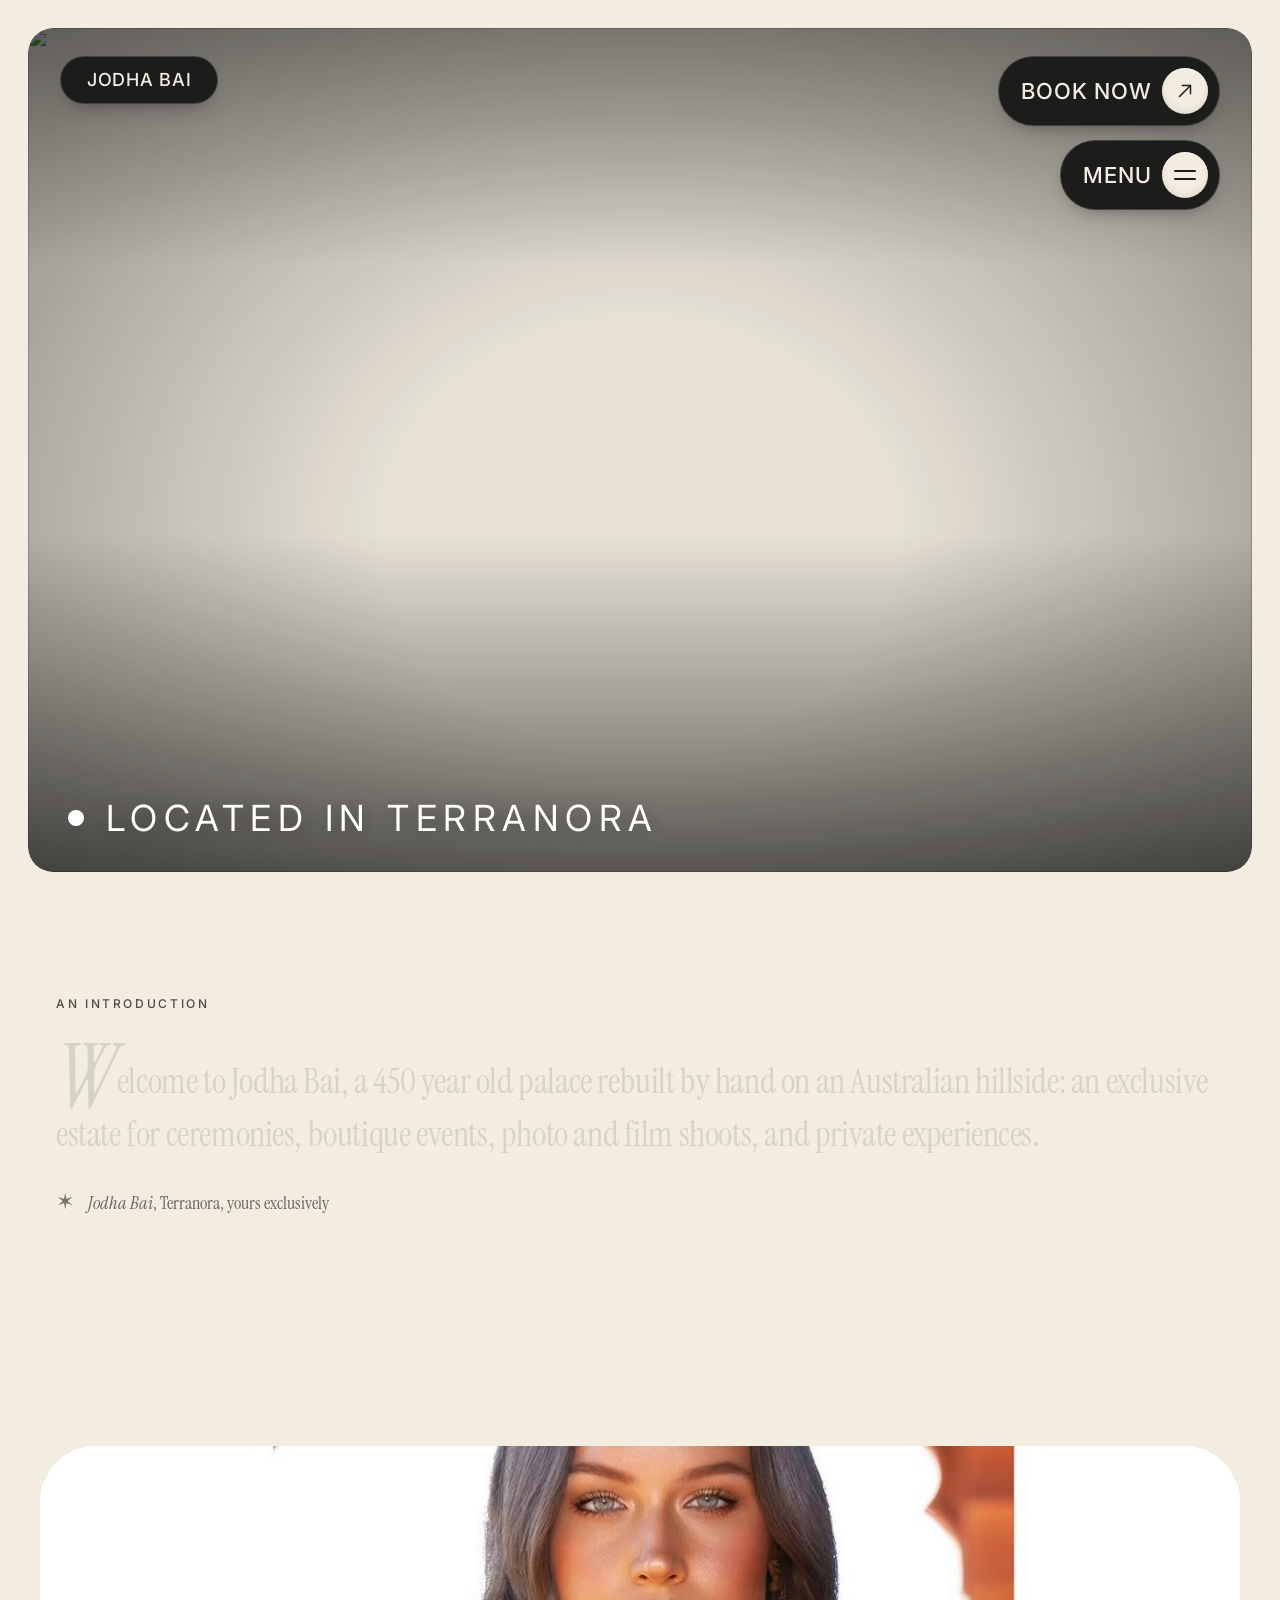
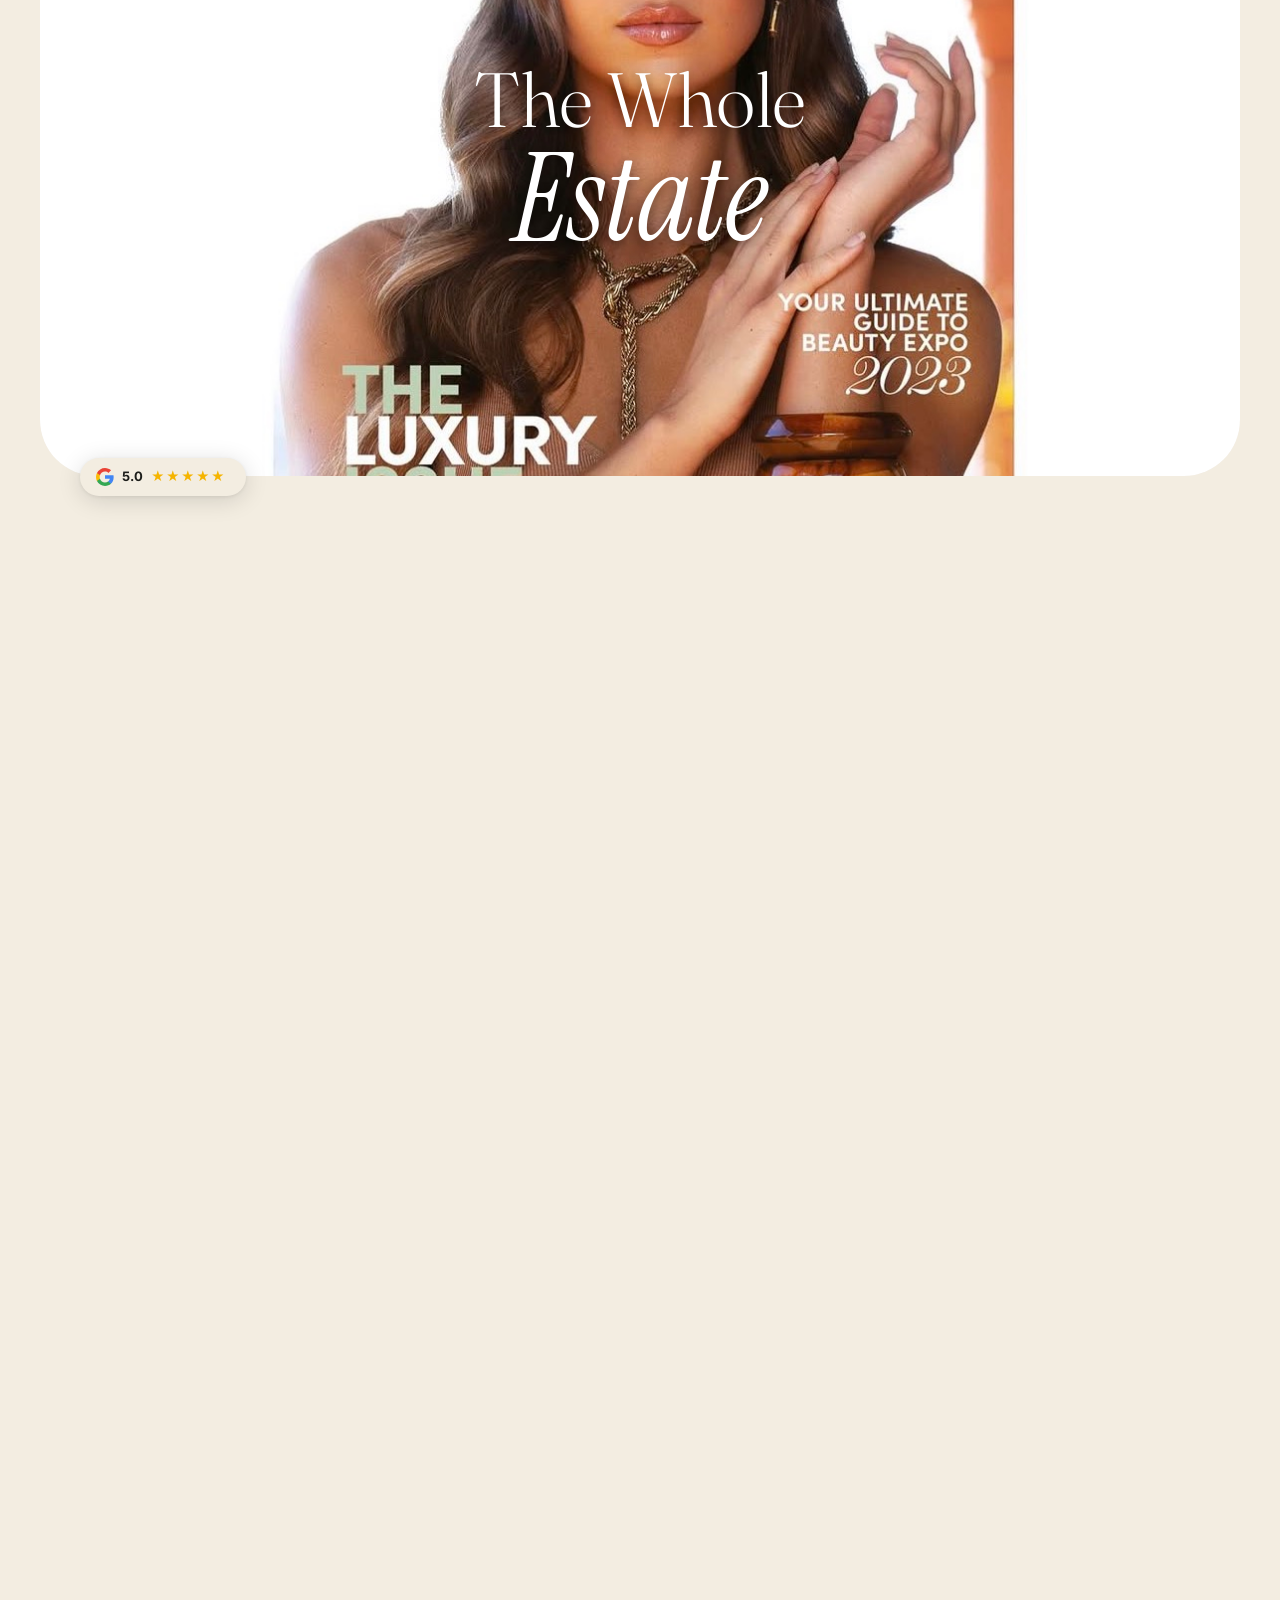
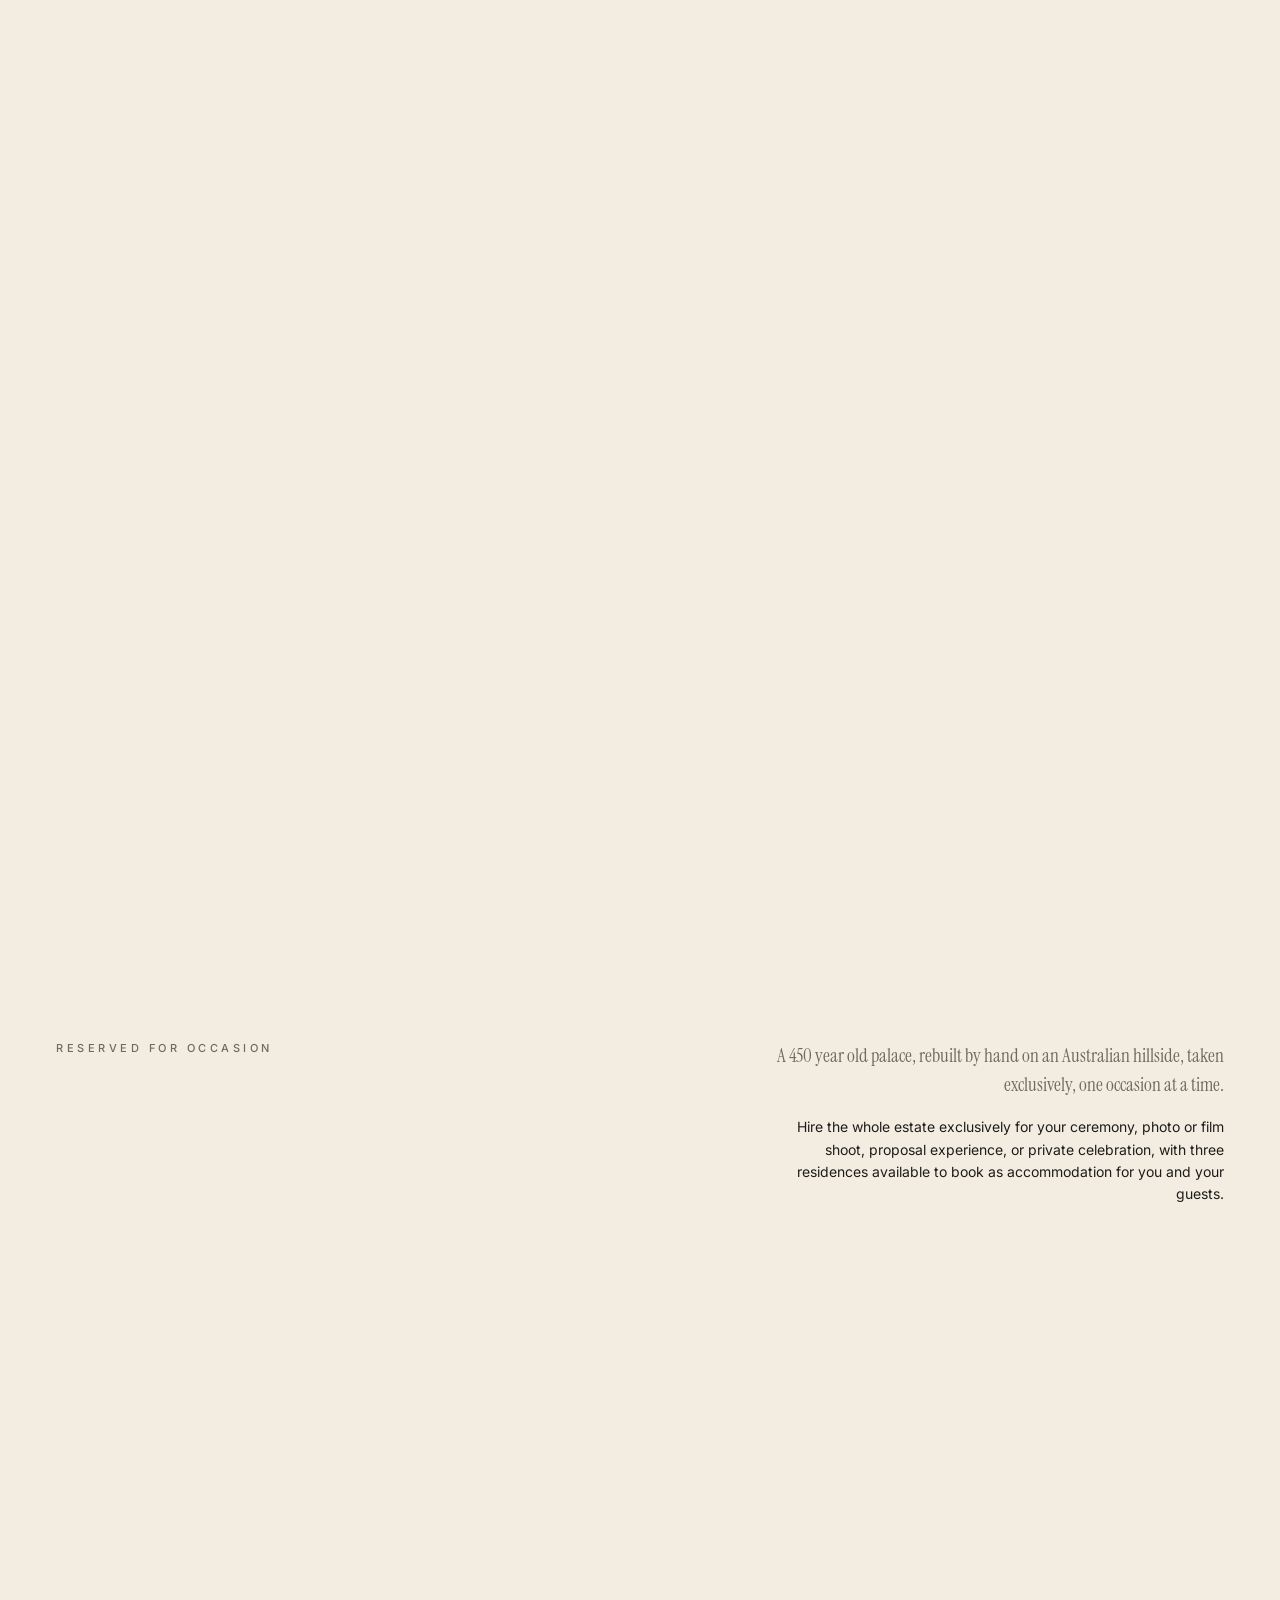
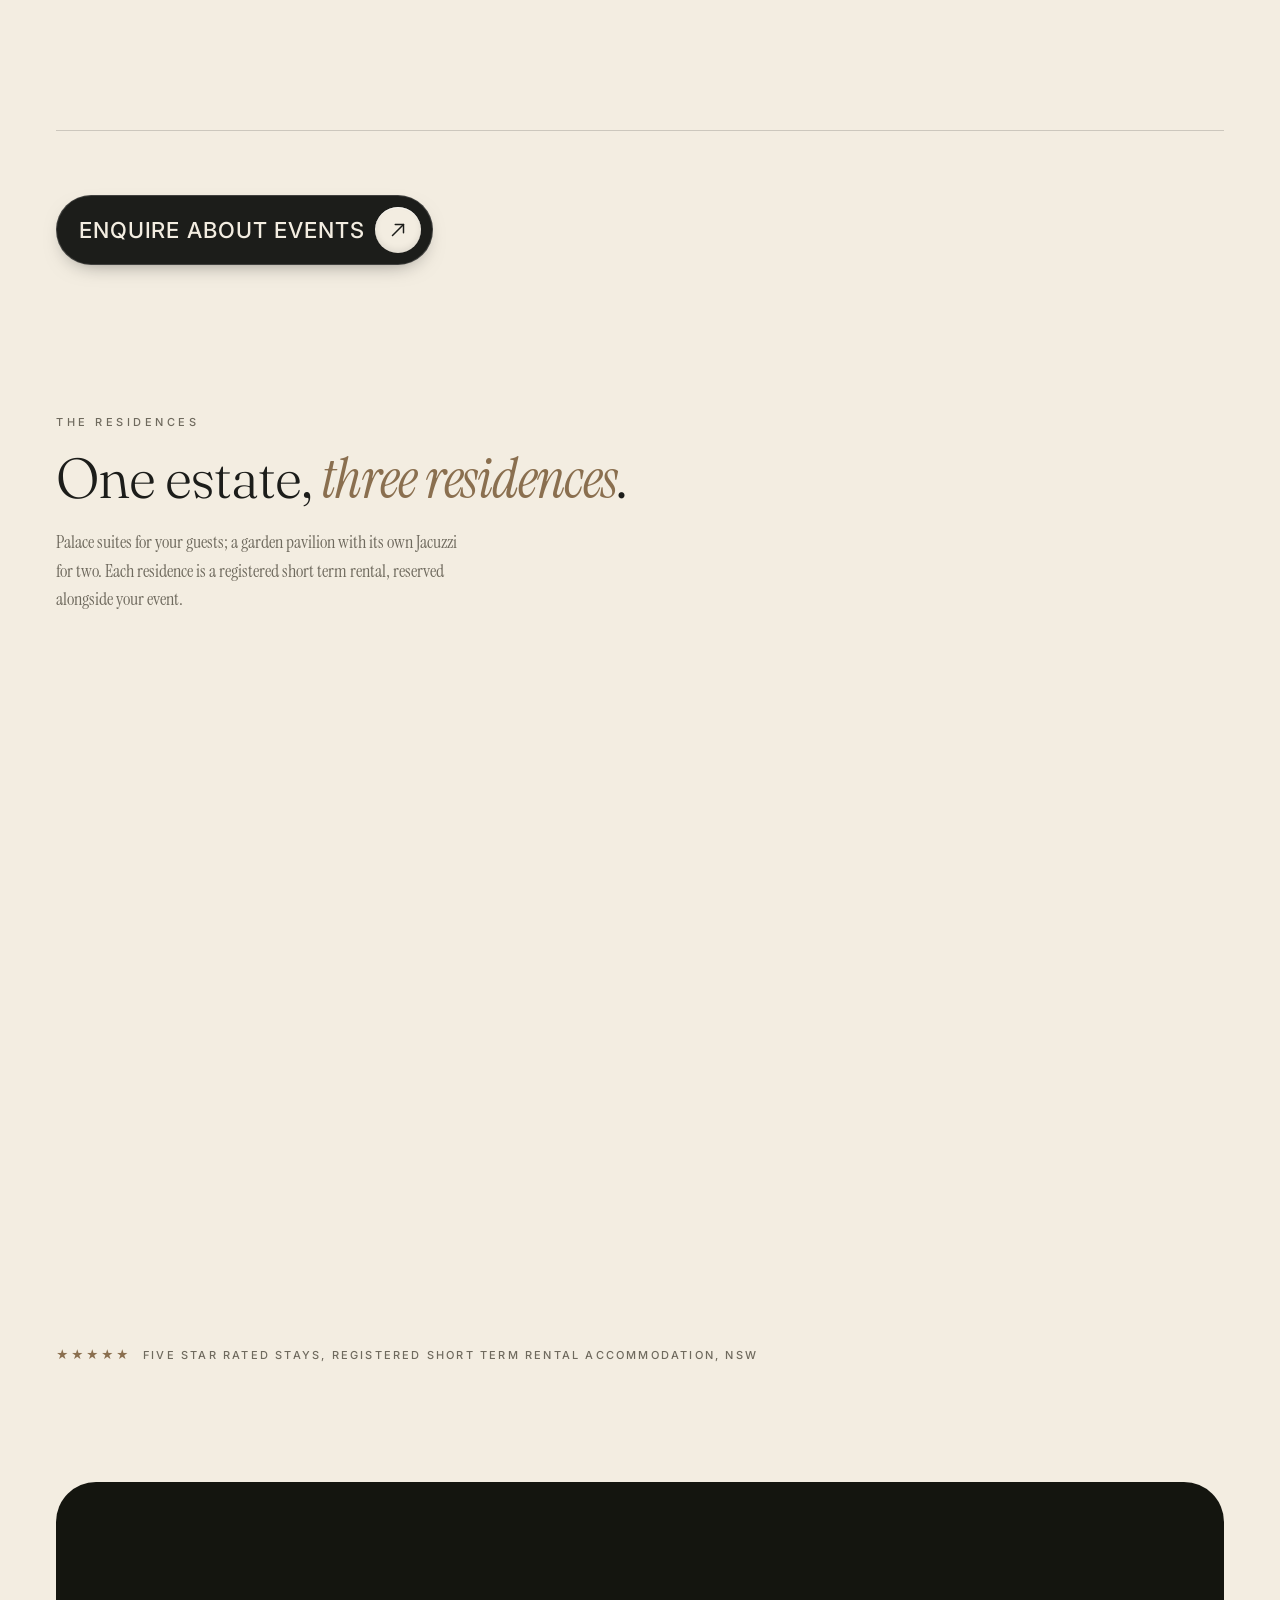
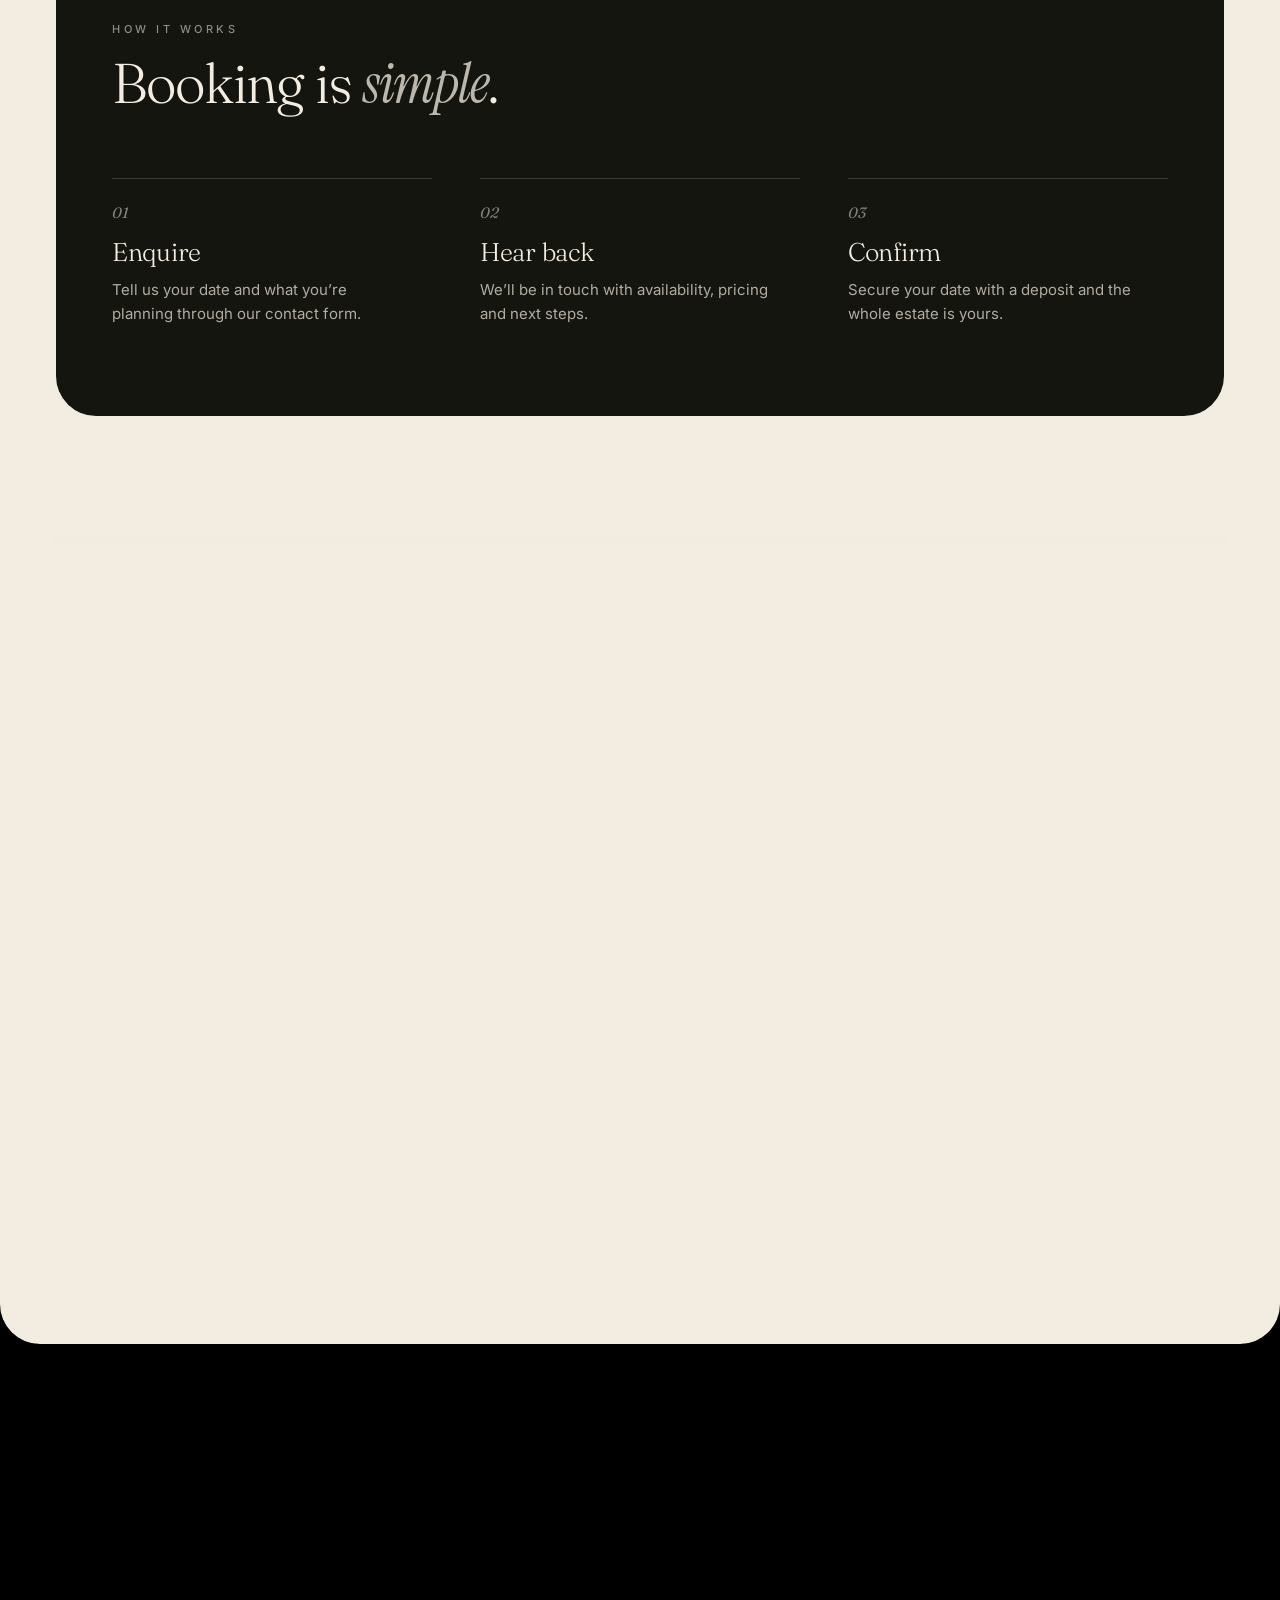
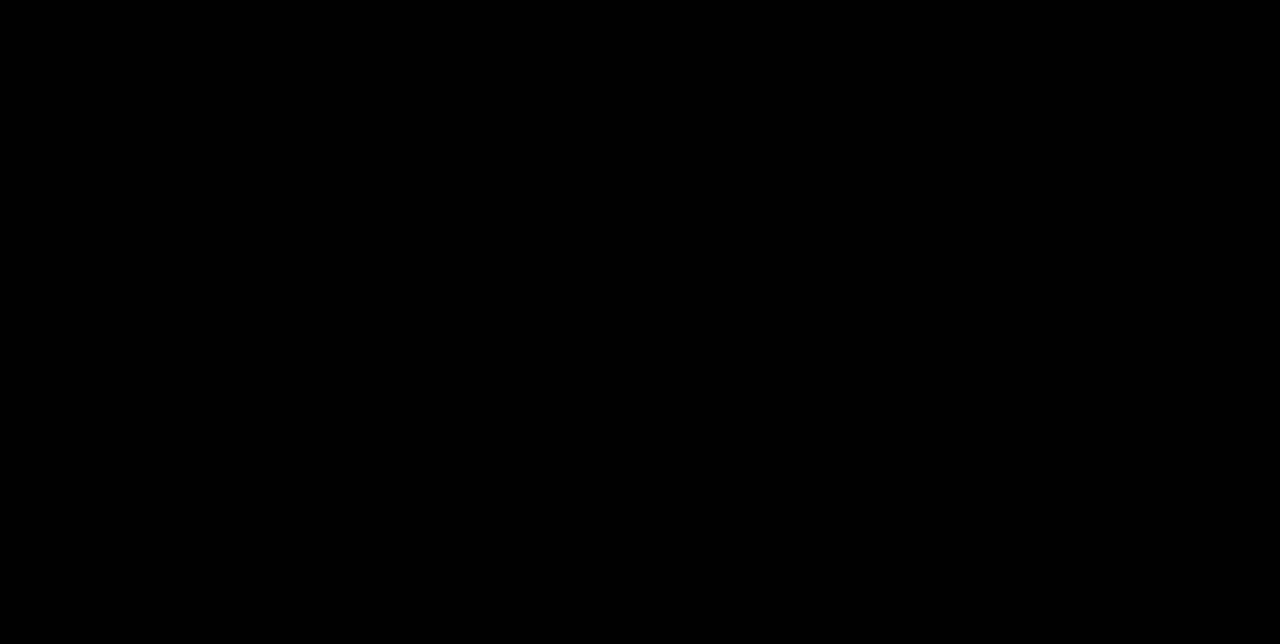
==== index.html @ 537f1bb3 "Update hero and mosaic centre images on homepage Co-Authored-By: Claude Sonnet 4.6 <noreply@anthropi" ====
<!DOCTYPE html>
<html lang="en-AU">
<head>
  <meta charset="UTF-8" />
  <meta name="viewport" content="width=device-width, initial-scale=1.0" />
  <meta name="description" content="Jodha Bai is a private palace estate in Terranora, NSW, available for ceremonies, boutique events, photo and film shoots, proposal experiences and private events, with three residences available as accommodation." />
  <meta name="theme-color" content="#f3ede1" />
  <link rel="canonical" href="https://jodhabairetreat.com/" />
  <link rel="icon" type="image/svg+xml" href="favicon.svg" />
  <meta property="og:type" content="website" />
  <meta property="og:site_name" content="Jodha Bai" />
  <meta property="og:title" content="Jodha Bai: A Private Palace Estate, Terranora" />
  <meta property="og:description" content="Jodha Bai is a private palace estate in Terranora, NSW, available for ceremonies, boutique events, photo and film shoots, proposal experiences and private events, with three residences available as accommodation." />
  <meta property="og:url" content="https://jodhabairetreat.com/" />
  <meta property="og:image" content="https://jodhabairetreat.com/images/mainresidence/mainresidence1.webp" />
  <meta property="og:locale" content="en_AU" />
  <meta property="og:image:alt" content="The Jodha Bai palace residence in the Terranora hills" />
  <meta name="twitter:card" content="summary_large_image" />
  <meta name="twitter:title" content="Jodha Bai: A Private Palace Estate, Terranora" />
  <meta name="twitter:description" content="Jodha Bai is a private palace estate in Terranora, NSW, available for ceremonies, boutique events, photo and film shoots, proposal experiences and private events, with three residences available as accommodation." />
  <meta name="twitter:image" content="https://jodhabairetreat.com/images/mainresidence/mainresidence1.webp" />
  <script type="application/ld+json">
  {
    "@context": "https://schema.org",
    "@type": ["EventVenue", "LocalBusiness"],
    "name": "Jodha Bai",
    "description": "A private palace estate in the Terranora hills, reserved for ceremonies, boutique events, photo and film shoots and private experiences, with five star registered short term rental accommodation across the Main Residence, Jodha Bai Suite and Lotus House.",
    "url": "https://jodhabairetreat.com/",
    "email": "venue@jodhabairetreat.com",
    "telephone": "+61416598937",
    "image": "https://jodhabairetreat.com/images/mainresidence/mainresidence1.webp",
    "address": {
      "@type": "PostalAddress",
      "addressLocality": "Terranora",
      "addressRegion": "NSW",
      "addressCountry": "AU"
    },
    "sameAs": [
      "https://www.instagram.com/jodhabairetreat/",
      "https://www.facebook.com/JodhaBaiRetreat/"
    ]
  }
  </script>
  <title>Jodha Bai: A Private Palace Estate, Terranora</title>
  <link rel="preconnect" href="https://fonts.googleapis.com" />
  <link rel="preconnect" href="https://fonts.gstatic.com" crossorigin />
  <link
    href="https://fonts.googleapis.com/css2?family=Fraunces:ital,opsz,wght@0,9..144,300;0,9..144,400;0,9..144,500;1,9..144,300;1,9..144,400&family=Inter:wght@300;400;500&family=Instrument+Serif:ital@0;1&display=swap"
    rel="stylesheet"
  />
  <link rel="stylesheet" href="includes/base.css" />
  <link rel="stylesheet" href="includes/header.css" />
  <link rel="stylesheet" href="index.css" />
  <link rel="stylesheet" href="includes/footer.css" />
</head>
<body>
  <!-- Splash loader — index.js removes this after ~3 s -->
  <div id="page-loader" aria-hidden="true">
    <div class="loader__inner">
      <span class="loader__mark" aria-hidden="true">&#10038;</span>
      <span class="loader__welcome">Welcome to</span>
      <span class="loader__name">Jodha&nbsp;Bai</span>
      <svg class="loader__flourish" viewBox="0 0 460 34" preserveAspectRatio="xMidYMid meet" aria-hidden="true">
        <path d="M 5 6 C 120 6 150 26 230 26 C 310 26 340 6 455 6" />
      </svg>
    </div>
  </div>

  <!-- Persistent top-left home link — the page's h1 on the homepage -->
  <h1 class="site-brand-h1">
    <a href="index.html" class="cta site-brand" aria-label="Jodha Bai home">
      <span class="cta__label">
        <span class="cta__text">Jodha Bai</span>
        <span class="cta__text" aria-hidden="true">Jodha Bai</span>
      </span>
    </a>
  </h1>

  <!-- Fixed action buttons -->
  <div class="hero__actions">
    <a href="pages/contact.html" class="cta">
      <span class="cta__label">
        <span class="cta__text">Book now</span>
        <span class="cta__text" aria-hidden="true">Book now</span>
      </span>
      <span class="cta__icon cta__icon--arrow" aria-hidden="true">
        <svg viewBox="0 0 24 24" fill="none" stroke="currentColor" stroke-width="1.6" stroke-linecap="round" stroke-linejoin="round">
          <line x1="6" y1="18" x2="18" y2="6"/>
          <polyline points="9 6 18 6 18 15"/>
        </svg>
      </span>
    </a>
    <button type="button" class="cta menu-toggle" id="menuOpen" aria-controls="menuOverlay" aria-expanded="false">
      <span class="cta__label">
        <span class="cta__text">Menu</span>
        <span class="cta__text" aria-hidden="true">Menu</span>
      </span>
      <span class="cta__icon cta__icon--burger" aria-hidden="true">
        <span></span>
        <span></span>
      </span>
    </button>
  </div>

  <!-- Full-screen overlay menu -->
  <nav class="menu-overlay" id="menuOverlay" aria-hidden="true">
    <div class="menu-overlay__bar">
      <a href="index.html" class="brand brand--light">
        <span class="brand-name">Jodha Bai</span>
      </a>
      <button type="button" class="btn btn-ghost btn-ghost--light menu-close" id="menuClose" aria-label="Close menu">
        <span class="dot dot--light"></span>
        <span>Close</span>
      </button>
    </div>

    <div class="menu-overlay__inner">
      <ol class="menu-list" role="list">
        <li><a href="index.html" class="menu-link"><span class="menu-num">01</span><span class="menu-text">Home</span></a></li>
        <li><a href="pages/events.html" class="menu-link"><span class="menu-num">02</span><span class="menu-text">Ceremonies &amp; Events</span></a></li>
        <li><a href="pages/photoshoots.html" class="menu-link"><span class="menu-num">03</span><span class="menu-text">Photoshoots</span></a></li>
        <li><a href="pages/proposals.html" class="menu-link"><span class="menu-num">04</span><span class="menu-text">Proposals</span></a></li>
        <li><a href="pages/ourlovestory.html" class="menu-link"><span class="menu-num">05</span><span class="menu-text">Our Love Story</span></a></li>
        <li><a href="pages/gallery.html" class="menu-link"><span class="menu-num">06</span><span class="menu-text">Gallery</span></a></li>
        <li><a href="pages/contact.html" class="menu-link"><span class="menu-num">07</span><span class="menu-text">Contact</span></a></li>
      </ol>

      <div class="menu-foot">
        <div class="menu-foot__col">
          <span class="menu-foot__label">Find us</span>
          <p>Terranora, NSW, AU<br/>Open year round</p>
        </div>
        <div class="menu-foot__col">
          <span class="menu-foot__label">Follow</span>
          <p><a href="https://www.instagram.com/jodhabairetreat/?hl=en" target="_blank" rel="noopener noreferrer">Instagram</a><br/><a href="https://www.facebook.com/JodhaBaiRetreat/" target="_blank" rel="noopener noreferrer">Facebook</a></p>
        </div>
        <div class="menu-foot__col">
          <span class="menu-foot__label">Reach out</span>
          <p><a href="mailto:venue@jodhabairetreat.com">venue@jodhabairetreat.com</a><br/>0416 598 937</p>
        </div>
      </div>
    </div>
  </nav>

  <!-- Hero -->
  <section class="hero">
    <div class="hero__frame">
      <img src="images/new/DJI_0018.jpg" sizes="100vw" alt="" class="hero__bg" fetchpriority="high" decoding="async" />
      <div class="hero__darken" aria-hidden="true"></div>
      <div class="hero__vignette" aria-hidden="true"></div>

      <div class="hero__locale">
        <span class="hero__locale-dot"></span>
        Located in Terranora
      </div>

    </div>
  </section>

  <!-- Welcome — editorial intro with oversized initial and per-letter ink fill -->
  <section class="intro" id="intro">
    <div class="intro__inner">
      <header class="intro__meta">
        <span class="intro__tag">An Introduction</span>
      </header>
      <p class="intro__paragraph" id="introPara">Welcome to Jodha Bai, a 450 year old palace rebuilt by hand on an Australian hillside: an exclusive estate for ceremonies, boutique events, photo and film shoots, and private experiences.</p>
      <footer class="intro__sign">
        <span class="intro__sign-mark" aria-hidden="true">&#10038;</span>
        <span class="intro__sign-text"><em>Jodha Bai</em>, Terranora, yours exclusively</span>
      </footer>
    </div>
  </section>

    <!-- Zoom-out mosaic — starts as one full-frame image, then as the
       user scrolls, the section pins and the image zooms out to reveal a
       5x5 mosaic (one ring around the original centre). Fewer tiles than
       before so each photo opens up bigger once zoomed out. Once fully
       zoomed out the page resumes its normal vertical scroll. -->
  <section class="zoom-mosaic" id="zoomMosaic" aria-label="Property mosaic">
    <div class="zoom-mosaic__stage">
      <div class="zoom-mosaic__frame-wrap">
      <div class="zoom-mosaic__frame">
        <div class="zoom-mosaic__grid">
          <!-- Row 1 -->
          <figure class="zm-cell"><img loading="lazy" decoding="async" src="images/mainresidence/mainresidence1.webp" srcset="images/mainresidence/mainresidence1-640w.webp 640w, images/mainresidence/mainresidence1-1200w.webp 1200w, images/mainresidence/mainresidence1.webp 2000w" sizes="(max-width: 720px) 90vw, 1200px" alt="" /></figure>
          <figure class="zm-cell"><img loading="lazy" decoding="async" src="images/mainresidence/mainresidence2.webp" srcset="images/mainresidence/mainresidence2-640w.webp 640w, images/mainresidence/mainresidence2-1200w.webp 1200w, images/mainresidence/mainresidence2.webp 2000w" sizes="(max-width: 720px) 90vw, 1200px" alt="" /></figure>
          <figure class="zm-cell"><img loading="lazy" decoding="async" src="images/mainresidence/mainresidence3.webp" srcset="images/mainresidence/mainresidence3-640w.webp 640w, images/mainresidence/mainresidence3-1200w.webp 1200w, images/mainresidence/mainresidence3.webp 2000w" sizes="(max-width: 720px) 90vw, 1200px" alt="" /></figure>
          <figure class="zm-cell"><img loading="lazy" decoding="async" src="images/mainresidence/mainresidence4.webp" srcset="images/mainresidence/mainresidence4-640w.webp 640w, images/mainresidence/mainresidence4-1200w.webp 1200w, images/mainresidence/mainresidence4.webp 2000w" sizes="(max-width: 720px) 90vw, 1200px" alt="" /></figure>
          <figure class="zm-cell"><img loading="lazy" decoding="async" src="images/mainresidence/mainresidence5.webp" srcset="images/mainresidence/mainresidence5-640w.webp 640w, images/mainresidence/mainresidence5-1200w.webp 1200w, images/mainresidence/mainresidence5.webp 2000w" sizes="(max-width: 720px) 90vw, 1200px" alt="" /></figure>
          <!-- Row 2 -->
          <figure class="zm-cell"><img loading="lazy" decoding="async" src="images/mainresidence/mainresidence6.webp" srcset="images/mainresidence/mainresidence6-640w.webp 640w, images/mainresidence/mainresidence6-1200w.webp 1200w, images/mainresidence/mainresidence6.webp 2000w" sizes="(max-width: 720px) 90vw, 1200px" alt="" /></figure>
          <figure class="zm-cell"><img loading="lazy" decoding="async" src="images/mainresidence/mainresidence7.webp" srcset="images/mainresidence/mainresidence7-640w.webp 640w, images/mainresidence/mainresidence7-1200w.webp 1200w, images/mainresidence/mainresidence7.webp 2000w" sizes="(max-width: 720px) 90vw, 1200px" alt="" /></figure>
          <figure class="zm-cell"><img loading="lazy" decoding="async" src="images/mainresidence/mainresidence8.webp" srcset="images/mainresidence/mainresidence8-640w.webp 640w, images/mainresidence/mainresidence8-1200w.webp 1200w, images/mainresidence/mainresidence8.webp 2000w" sizes="(max-width: 720px) 90vw, 1200px" alt="" /></figure>
          <figure class="zm-cell"><img loading="lazy" decoding="async" src="images/mainresidence/mainresidence9.webp" srcset="images/mainresidence/mainresidence9-640w.webp 640w, images/mainresidence/mainresidence9-1200w.webp 1200w, images/mainresidence/mainresidence9.webp 2000w" sizes="(max-width: 720px) 90vw, 1200px" alt="" /></figure>
          <figure class="zm-cell"><img loading="lazy" decoding="async" src="images/mainresidence/mainresidence10.webp" srcset="images/mainresidence/mainresidence10-640w.webp 640w, images/mainresidence/mainresidence10-1200w.webp 1200w, images/mainresidence/mainresidence10.webp 2000w" sizes="(max-width: 720px) 90vw, 1200px" alt="" /></figure>
          <!-- Row 3 — centre row -->
          <figure class="zm-cell"><img loading="lazy" decoding="async" src="images/mainresidence/mainresidence11.webp" srcset="images/mainresidence/mainresidence11-640w.webp 640w, images/mainresidence/mainresidence11-1200w.webp 1200w, images/mainresidence/mainresidence11.webp 2000w" sizes="(max-width: 720px) 90vw, 1200px" alt="" /></figure>
          <figure class="zm-cell"><img loading="lazy" decoding="async" src="images/mainresidence/mainresidence12.webp" srcset="images/mainresidence/mainresidence12-640w.webp 640w, images/mainresidence/mainresidence12-1200w.webp 1200w, images/mainresidence/mainresidence12.webp 2000w" sizes="(max-width: 720px) 90vw, 1200px" alt="" /></figure>
          <figure class="zm-cell zm-cell--center"><img loading="lazy" decoding="async" src="images/new/IMG_8368.PNG" sizes="(max-width: 720px) 90vw, 1200px" alt="Jodha Bai" /></figure>
          <figure class="zm-cell"><img loading="lazy" decoding="async" src="images/mainresidence/mainresidence13.webp" srcset="images/mainresidence/mainresidence13-640w.webp 640w, images/mainresidence/mainresidence13-1200w.webp 1200w, images/mainresidence/mainresidence13.webp 2000w" sizes="(max-width: 720px) 90vw, 1200px" alt="" /></figure>
          <figure class="zm-cell"><img loading="lazy" decoding="async" src="images/mainresidence/mainresidence14.webp" srcset="images/mainresidence/mainresidence14-640w.webp 640w, images/mainresidence/mainresidence14-1200w.webp 1200w, images/mainresidence/mainresidence14.webp 2000w" sizes="(max-width: 720px) 90vw, 1200px" alt="" /></figure>
          <!-- Row 4 -->
          <figure class="zm-cell"><img loading="lazy" decoding="async" src="images/mainresidence/mainresidence15.webp" srcset="images/mainresidence/mainresidence15-640w.webp 640w, images/mainresidence/mainresidence15-1200w.webp 1200w, images/mainresidence/mainresidence15.webp 2000w" sizes="(max-width: 720px) 90vw, 1200px" alt="" /></figure>
          <figure class="zm-cell"><img loading="lazy" decoding="async" src="images/mainresidence/mainresidence16.webp" srcset="images/mainresidence/mainresidence16-640w.webp 640w, images/mainresidence/mainresidence16-1200w.webp 1200w, images/mainresidence/mainresidence16.webp 2000w" sizes="(max-width: 720px) 90vw, 1200px" alt="" /></figure>
          <figure class="zm-cell"><img loading="lazy" decoding="async" src="images/mainresidence/mainresidence17.webp" srcset="images/mainresidence/mainresidence17-640w.webp 640w, images/mainresidence/mainresidence17-1200w.webp 1200w, images/mainresidence/mainresidence17.webp 2000w" sizes="(max-width: 720px) 90vw, 1200px" alt="" /></figure>
          <figure class="zm-cell"><img loading="lazy" decoding="async" src="images/mainresidence/mainresidence18.webp" srcset="images/mainresidence/mainresidence18-640w.webp 640w, images/mainresidence/mainresidence18-1200w.webp 1200w, images/mainresidence/mainresidence18.webp 1334w" sizes="(max-width: 720px) 90vw, 1200px" alt="" /></figure>
          <figure class="zm-cell"><img loading="lazy" decoding="async" src="images/mainresidence/mainresidence19.webp" srcset="images/mainresidence/mainresidence19-640w.webp 640w, images/mainresidence/mainresidence19-1200w.webp 1200w, images/mainresidence/mainresidence19.webp 1334w" sizes="(max-width: 720px) 90vw, 1200px" alt="" /></figure>
          <!-- Row 5 -->
          <figure class="zm-cell"><img loading="lazy" decoding="async" src="images/mainresidence/mainresidence20.webp" srcset="images/mainresidence/mainresidence20-640w.webp 640w, images/mainresidence/mainresidence20-1200w.webp 1200w, images/mainresidence/mainresidence20.webp 2000w" sizes="(max-width: 720px) 90vw, 1200px" alt="" /></figure>
          <figure class="zm-cell"><img loading="lazy" decoding="async" src="images/mainresidence/mainresidence21.webp" srcset="images/mainresidence/mainresidence21-640w.webp 640w, images/mainresidence/mainresidence21-1200w.webp 1200w, images/mainresidence/mainresidence21.webp 2000w" sizes="(max-width: 720px) 90vw, 1200px" alt="" /></figure>
          <figure class="zm-cell"><img loading="lazy" decoding="async" src="images/mainresidence/mainresidence22.webp" srcset="images/mainresidence/mainresidence22-640w.webp 640w, images/mainresidence/mainresidence22-1200w.webp 1200w, images/mainresidence/mainresidence22.webp 2000w" sizes="(max-width: 720px) 90vw, 1200px" alt="" /></figure>
          <figure class="zm-cell"><img loading="lazy" decoding="async" src="images/mainresidence/mainresidence23.webp" srcset="images/mainresidence/mainresidence23-640w.webp 640w, images/mainresidence/mainresidence23-1200w.webp 1200w, images/mainresidence/mainresidence23.webp 2000w" sizes="(max-width: 720px) 90vw, 1200px" alt="" /></figure>
          <figure class="zm-cell"><img loading="lazy" decoding="async" src="images/mainresidence/mainresidence25.webp" srcset="images/mainresidence/mainresidence25-640w.webp 640w, images/mainresidence/mainresidence25-1200w.webp 1200w, images/mainresidence/mainresidence25.webp 1898w" sizes="(max-width: 720px) 90vw, 1200px" alt="" /></figure>
        </div>

        <h2 class="zoom-mosaic__text" aria-label="The Whole Estate">
          <span class="zoom-mosaic__line zoom-mosaic__line--1">The Whole</span>
          <span class="zoom-mosaic__line zoom-mosaic__line--2">Estate</span>
        </h2>
      </div>

      <!-- Google reviews badge — half overhanging the frame's bottom-left -->
      <a
        href="https://www.google.com/travel/search?q=jodha%20bai%20retreat&g2lb=4965990%2C72471280%2C72560029%2C72573224%2C72647020%2C72686036%2C72803964%2C72882230%2C73064764%2C121738282%2C121762713&hl=en-AU&gl=au&cs=1&ssta=1&ts=CAEaRwopEicyJTB4NmI5MGZlYzE5NzFkOWY0NzoweDhhZjIyYTIzZGE0MTM2M2MSGhIUCgcI6g8QBxgOEgcI6g8QBxgPGAEyAhAA&qs=CAEyFENnc0l2T3lFMHIzRWl2bUtBUkFCOAJCCQk8NkHaIyryikIJCTw2QdojKvKK&ap=ugEHcmV2aWV3cw&ictx=111&ved=0CAAQ5JsGahcKEwiYs_O11NGVAxUAAAAAHQAAAAAQDQ"
        target="_blank"
        rel="noopener noreferrer"
        class="zoom-mosaic__badge"
        aria-label="Read our 5 star reviews on Google (opens in a new tab)"
      >
        <svg class="zoom-mosaic__badge-g" viewBox="0 0 18 18" aria-hidden="true">
          <path fill="#4285F4" d="M17.64 9.2c0-.637-.057-1.251-.164-1.84H9v3.481h4.844c-.209 1.125-.843 2.078-1.796 2.717v2.258h2.908c1.702-1.567 2.684-3.874 2.684-6.615z"/>
          <path fill="#34A853" d="M9 18c2.43 0 4.467-.806 5.956-2.18l-2.908-2.259c-.806.54-1.837.86-3.048.86-2.344 0-4.328-1.584-5.036-3.711H.957v2.332C2.438 15.983 5.482 18 9 18z"/>
          <path fill="#FBBC05" d="M3.964 10.71c-.18-.54-.282-1.117-.282-1.71s.102-1.17.282-1.71V4.958H.957C.347 6.173 0 7.548 0 9s.348 2.827.957 4.042l3.007-2.332z"/>
          <path fill="#EA4335" d="M9 3.58c1.321 0 2.508.454 3.44 1.345l2.582-2.58C13.463.891 11.426 0 9 0 5.482 0 2.438 2.017.957 4.958L3.964 7.29C4.672 5.163 6.656 3.58 9 3.58z"/>
        </svg>
        <span class="zoom-mosaic__badge-rating">5.0</span>
        <span class="zoom-mosaic__badge-stars" aria-hidden="true">★★★★★</span>
      </a>

      </div><!-- /frame-wrap -->
    </div>
  </section>

  <!-- The Occasions — editorial ledger of the three ways to take the
       estate. Cream, hairline rules, oversized serif rows; hovering a
       row floats a corner-marked photo that trails the cursor
       (index.js). On mobile each row carries an inline image strip. -->
  <section class="occasions" id="occasions" data-footer-trigger>
    <div class="occasions__inner">
      <header class="occasions__head">
        <span class="occasions__tag">Reserved for Occasion</span>
        <div class="occasions__copy">
          <p class="occasions__lede">A 450 year old palace, rebuilt by hand on an Australian hillside, taken exclusively, one occasion at a time.</p>
          <p class="occasions__explainer">Hire the whole estate exclusively for your ceremony, photo or film shoot, proposal experience, or private celebration, with three residences available to book as accommodation for you and your guests.</p>
        </div>
      </header>

      <div class="occasions__list" id="occasionsList">
        <a class="occasion" href="pages/events.html" data-label="Ceremonies">
          <span class="occasion__thumb" aria-hidden="true"><img src="images/mainresidence/mainresidence5.webp" srcset="images/mainresidence/mainresidence5-640w.webp 640w, images/mainresidence/mainresidence5-1200w.webp 1200w, images/mainresidence/mainresidence5.webp 2000w" sizes="100vw" alt="" loading="lazy" decoding="async" /></span>
          <span class="occasion__num">01</span>
          <span class="occasion__title">Ceremonies <em>&amp; events</em></span>
          <span class="occasion__side">
            <span class="occasion__desc">Intimate ceremonies and private events among palace arches and mountain views.</span>
            <span class="occasion__arrow" aria-hidden="true">
              <svg viewBox="0 0 24 24" fill="none" stroke="currentColor" stroke-width="1.6" stroke-linecap="round" stroke-linejoin="round">
                <line x1="6" y1="18" x2="18" y2="6"/>
                <polyline points="9 6 18 6 18 15"/>
              </svg>
            </span>
          </span>
        </a>

        <a class="occasion" href="pages/photoshoots.html" data-label="Photoshoots">
          <span class="occasion__thumb" aria-hidden="true"><img src="images/mainresidence/mainresidence6.webp" srcset="images/mainresidence/mainresidence6-640w.webp 640w, images/mainresidence/mainresidence6-1200w.webp 1200w, images/mainresidence/mainresidence6.webp 2000w" sizes="100vw" alt="" loading="lazy" decoding="async" /></span>
          <span class="occasion__num">02</span>
          <span class="occasion__title">Shoots <em>photo &amp; film</em></span>
          <span class="occasion__side">
            <span class="occasion__desc">Editorial work, lookbooks, music videos and features: a set built for the camera.</span>
            <span class="occasion__arrow" aria-hidden="true">
              <svg viewBox="0 0 24 24" fill="none" stroke="currentColor" stroke-width="1.6" stroke-linecap="round" stroke-linejoin="round">
                <line x1="6" y1="18" x2="18" y2="6"/>
                <polyline points="9 6 18 6 18 15"/>
              </svg>
            </span>
          </span>
        </a>

        <a class="occasion" href="pages/proposals.html" data-label="Proposals">
          <span class="occasion__thumb" aria-hidden="true"><img src="images/mainresidence/mainresidence7.webp" srcset="images/mainresidence/mainresidence7-640w.webp 640w, images/mainresidence/mainresidence7-1200w.webp 1200w, images/mainresidence/mainresidence7.webp 2000w" sizes="100vw" alt="" loading="lazy" decoding="async" style="object-position: left center;" /></span>
          <span class="occasion__num">03</span>
          <span class="occasion__title">Proposals <em>&amp; milestones</em></span>
          <span class="occasion__side">
            <span class="occasion__desc">Luxury proposals, anniversaries and private dinners, discreetly hosted.</span>
            <span class="occasion__arrow" aria-hidden="true">
              <svg viewBox="0 0 24 24" fill="none" stroke="currentColor" stroke-width="1.6" stroke-linecap="round" stroke-linejoin="round">
                <line x1="6" y1="18" x2="18" y2="6"/>
                <polyline points="9 6 18 6 18 15"/>
              </svg>
            </span>
          </span>
        </a>
      </div>

      <div class="occasions__cta">
        <a href="pages/events.html" class="cta">
          <span class="cta__label">
            <span class="cta__text">Enquire about events</span>
            <span class="cta__text" aria-hidden="true">Enquire about events</span>
          </span>
          <span class="cta__icon cta__icon--arrow" aria-hidden="true">
            <svg viewBox="0 0 24 24" fill="none" stroke="currentColor" stroke-width="1.6" stroke-linecap="round" stroke-linejoin="round">
              <line x1="6" y1="18" x2="18" y2="6"/>
              <polyline points="9 6 18 6 18 15"/>
            </svg>
          </span>
        </a>
      </div>
    </div>

    <!-- Cursor-trailing label (desktop only, driven by index.js) -->
    <div class="occasion-label" id="occasionLabel" aria-hidden="true">
      <span class="occasion-label__dot"></span>
      <span class="occasion-label__text" id="occasionLabelText"></span>
    </div>
  </section>

  <!-- The Residences — the estate's registered dwellings. Frames the
       suites as five-star accommodation reserved alongside event hire,
       supporting the property's NSW STRA registration. -->
  <section class="residences" id="residences">
    <div class="residences__inner">
      <header class="residences__head">
        <span class="residences__tag">The Residences</span>
        <h2 class="residences__title">One estate, <em>three residences</em>.</h2>
        <p class="residences__lede">Palace suites for your guests; a garden pavilion with its own Jacuzzi for two. Each residence is a registered short term rental, reserved alongside your event.</p>
      </header>

      <div class="residences__grid">
        <a class="residence" data-reveal href="pages/events.html">
          <span class="residence__media">
            <img src="images/mainresidence/mainresidence23.webp" srcset="images/mainresidence/mainresidence23-640w.webp 640w, images/mainresidence/mainresidence23-1200w.webp 1200w, images/mainresidence/mainresidence23.webp 2000w" sizes="(max-width: 720px) 100vw, 33vw" alt="The Main Residence at Jodha Bai" loading="lazy" decoding="async" />
          </span>
          <span class="residence__caption">
            <span class="residence__name">The Main Residence</span>
            <span class="residence__desc">The palace heart of the estate: grand halls, the piano room and verandahs over the valley.</span>
          </span>
        </a>

        <a class="residence" data-reveal href="pages/events.html">
          <span class="residence__media">
            <img src="images/jodhabaisuite/img-1555.webp" srcset="images/jodhabaisuite/img-1555-640w.webp 640w, images/jodhabaisuite/img-1555-1200w.webp 1200w, images/jodhabaisuite/img-1555.webp 2000w" sizes="(max-width: 720px) 100vw, 33vw" alt="The Jodha Bai Suite" loading="lazy" decoding="async" />
          </span>
          <span class="residence__caption">
            <span class="residence__name">The Jodha Bai Suite</span>
            <span class="residence__desc">Hand carved timber, stone and silence: the suite the estate is named for.</span>
          </span>
        </a>

        <a class="residence" data-reveal href="pages/events.html#lotus-house">
          <span class="residence__media">
            <img src="images/lotus/img-2315.webp" srcset="images/lotus/img-2315-640w.webp 640w, images/lotus/img-2315-1200w.webp 1200w, images/lotus/img-2315.webp 2000w" sizes="(max-width: 720px) 100vw, 33vw" alt="The Lotus House at Jodha Bai" loading="lazy" decoding="async" />
          </span>
          <span class="residence__caption">
            <span class="residence__name">The Lotus House</span>
            <span class="residence__desc">One bedroom, one bathroom, sleeping two: a private garden pavilion with its own outdoor Jacuzzi terrace.</span>
            <span class="residence__stra">Registered short term rental accommodation, NSW</span>
          </span>
        </a>
      </div>

      <p class="residences__note">
        <span class="residences__note-stars" aria-hidden="true">&#9733;&#9733;&#9733;&#9733;&#9733;</span>
        Five star rated stays, registered short term rental accommodation, NSW
      </p>
    </div>
  </section>

  <!-- How It Works — three-step explainer for the booking process. -->
  <section class="how-it-works">
    <div class="how-it-works__inner">
      <header class="how-it-works__head">
        <span class="how-it-works__tag">How It Works</span>
        <h2 class="how-it-works__title">Booking is <em>simple</em>.</h2>
      </header>
      <div class="how-it-works__grid">
        <div class="how-it-works__step">
          <span class="how-it-works__num">01</span>
          <h3 class="how-it-works__step-title">Enquire</h3>
          <p class="how-it-works__step-desc">Tell us your date and what you&rsquo;re planning through our contact form.</p>
        </div>
        <div class="how-it-works__step">
          <span class="how-it-works__num">02</span>
          <h3 class="how-it-works__step-title">Hear back</h3>
          <p class="how-it-works__step-desc">We&rsquo;ll be in touch with availability, pricing and next steps.</p>
        </div>
        <div class="how-it-works__step">
          <span class="how-it-works__num">03</span>
          <h3 class="how-it-works__step-title">Confirm</h3>
          <p class="how-it-works__step-desc">Secure your date with a deposit and the whole estate is yours.</p>
        </div>
      </div>
    </div>
  </section>

    <!-- Gallery — three connected photos. Hover one and it expands to
       take ~2/3 of the row. Each photo carries four corner marks. -->
  <section class="gallery" id="gallery">
    <div class="gallery__inner">
      <figure class="gallery__frame gallery__frame--a">
        <img src="images/mainresidence/mainresidence21.webp" srcset="images/mainresidence/mainresidence21-640w.webp 640w, images/mainresidence/mainresidence21-1200w.webp 1200w, images/mainresidence/mainresidence21.webp 2000w" sizes="(max-width: 720px) 100vw, 50vw" alt="Special Events" loading="lazy" decoding="async" />
        <span class="gallery__corner gallery__corner--tl"></span>
        <span class="gallery__corner gallery__corner--tr"></span>
        <span class="gallery__corner gallery__corner--bl"></span>
        <span class="gallery__corner gallery__corner--br"></span>
        <span class="gallery__label">Special Events</span>
      </figure>
      <figure class="gallery__frame gallery__frame--b">
        <img src="images/mainresidence/mainresidence5.webp" srcset="images/mainresidence/mainresidence5-640w.webp 640w, images/mainresidence/mainresidence5-1200w.webp 1200w, images/mainresidence/mainresidence5.webp 2000w" sizes="(max-width: 720px) 100vw, 50vw" alt="Photoshoots" loading="lazy" decoding="async" />
        <span class="gallery__corner gallery__corner--tl"></span>
        <span class="gallery__corner gallery__corner--tr"></span>
        <span class="gallery__corner gallery__corner--bl"></span>
        <span class="gallery__corner gallery__corner--br"></span>
        <span class="gallery__label">Photoshoots</span>
      </figure>
      <figure class="gallery__frame gallery__frame--c">
        <img src="images/jodhabaisuite/img-1511.webp" srcset="images/jodhabaisuite/img-1511-640w.webp 640w, images/jodhabaisuite/img-1511-1200w.webp 1200w, images/jodhabaisuite/img-1511.webp 2000w" sizes="(max-width: 720px) 100vw, 50vw" alt="Day Spa" loading="lazy" decoding="async" />
        <span class="gallery__corner gallery__corner--tl"></span>
        <span class="gallery__corner gallery__corner--tr"></span>
        <span class="gallery__corner gallery__corner--bl"></span>
        <span class="gallery__corner gallery__corner--br"></span>
        <span class="gallery__label">Day Spa</span>
      </figure>
    </div>
  </section>

  <!-- Footer -->
  <div class="footer-runway" aria-hidden="true"></div>

  <footer class="site-footer" id="siteFooter">
    <div class="site-footer__inner">
      <div class="site-footer__top">
        <span class="site-footer__locale">Terranora, AU</span>
        <span class="site-footer__year">&copy; 2026</span>
      </div>

      <div class="site-footer__cols">
        <div class="footer-col footer-col--lede">
          <span class="footer-col__title">The Retreat</span>
          <p class="footer-col__lede">An exclusive luxury estate in the Terranora highlands, reserved for ceremonies, boutique events, photo and film shoots, and private experiences.</p>
        </div>

        <div class="footer-col">
          <span class="footer-col__title">Discover</span>
          <ul class="footer-col__list" role="list">
            <li><a href="pages/events.html">Ceremonies &amp; Events</a></li>
            <li><a href="pages/photoshoots.html">Photoshoots</a></li>
            <li><a href="pages/proposals.html">Proposals</a></li>
            <li><a href="pages/ourlovestory.html">Our Love Story</a></li>
            <li><a href="pages/gallery.html">Gallery</a></li>
            <li><a href="index.html#residences">The Residences</a></li>
          </ul>
        </div>

        <div class="footer-col">
          <span class="footer-col__title">Reach out</span>
          <ul class="footer-col__list" role="list">
            <li><a href="mailto:venue@jodhabairetreat.com">venue@jodhabairetreat.com</a></li>
            <li><a href="tel:0416598937">0416 598 937</a></li>
            <li>Terranora, NSW, AU</li>
            <li><a href="pages/contact.html">Contact us</a></li>
          </ul>
          <ul class="footer-social" role="list" aria-label="Social media">
            <li>
              <a href="https://www.instagram.com/jodhabairetreat/?hl=en" target="_blank" rel="noopener noreferrer" aria-label="Instagram" class="footer-social__link">
                <svg viewBox="0 0 24 24" fill="none" stroke="currentColor" stroke-width="1.4" stroke-linecap="round" stroke-linejoin="round" aria-hidden="true">
                  <rect x="3" y="3" width="18" height="18" rx="5" ry="5"/>
                  <circle cx="12" cy="12" r="4"/>
                  <circle cx="17.4" cy="6.6" r="0.6" fill="currentColor"/>
                </svg>
              </a>
            </li>
            <li>
              <a href="https://www.facebook.com/JodhaBaiRetreat/" target="_blank" rel="noopener noreferrer" aria-label="Facebook" class="footer-social__link">
                <svg viewBox="0 0 24 24" fill="none" stroke="currentColor" stroke-width="1.4" stroke-linecap="round" stroke-linejoin="round" aria-hidden="true">
                  <path d="M14 4h-2.5A3.5 3.5 0 0 0 8 7.5V11H5.5v3H8v7h3v-7h2.5l.5-3H11V8a1 1 0 0 1 1-1h2V4z"/>
                </svg>
              </a>
            </li>
          </ul>
        </div>
      </div>

      <div class="site-footer__legal">
        <button type="button" class="legal-trigger" data-legal="privacy">Privacy</button>
        <span aria-hidden="true">&middot;</span>
        <button type="button" class="legal-trigger" data-legal="terms">Terms</button>
        <span aria-hidden="true">&middot;</span>
        <button type="button" class="legal-trigger" data-legal="house-rules">House Rules</button>
      </div>

      <h2 class="site-footer__brand">Jodha&nbsp;Bai</h2>
    </div>

  <div class="legal-modal" id="legalModal" aria-hidden="true" role="dialog"
       aria-modal="true" aria-labelledby="legalModalHeading">
    <div class="legal-modal__backdrop" id="legalBackdrop"></div>
    <div class="legal-modal__panel">
      <div class="legal-modal__tabs" role="tablist" aria-label="Legal documents">
        <button class="legal-modal__tab" role="tab" aria-selected="true"
                data-tab="privacy" aria-controls="lp-privacy" id="lt-privacy">Privacy</button>
        <button class="legal-modal__tab" role="tab" aria-selected="false"
                data-tab="terms" aria-controls="lp-terms" id="lt-terms">Terms</button>
        <button class="legal-modal__tab" role="tab" aria-selected="false"
                data-tab="house-rules" aria-controls="lp-house-rules" id="lt-house-rules">House Rules</button>
        <span class="legal-modal__tab-ink" aria-hidden="true"></span>
      </div>
      <button class="legal-modal__close" id="legalModalClose" aria-label="Close">
        <svg viewBox="0 0 24 24" fill="none" stroke="currentColor" stroke-width="1.6"
             stroke-linecap="round" aria-hidden="true" width="20" height="20">
          <line x1="5" y1="5" x2="19" y2="19"/>
          <line x1="19" y1="5" x2="5" y2="19"/>
        </svg>
      </button>
      <div class="legal-modal__body">
        <div class="legal-modal__pane is-active" id="lp-privacy" role="tabpanel"
             aria-labelledby="lt-privacy">
          <h2 class="legal-modal__heading" id="legalModalHeading">Privacy Policy</h2>
          <p class="legal-modal__text">Jodha Bai collects personal information, including your name, email address and phone number, only when you voluntarily submit an enquiry or make a booking through our website or via third party booking platforms. We do not sell, trade or otherwise transfer your personal information to outside parties.</p>
          <p class="legal-modal__text">Information you provide is used solely to respond to your enquiry, process your booking and improve the guest experience. We may retain correspondence for up to 24 months to assist with future stays. All data is stored securely and access is restricted to retreat management only.</p>
          <p class="legal-modal__text">You have the right to request access to, correction of, or deletion of any personal information we hold about you. To exercise this right, please contact us at <a href="mailto:venue@jodhabairetreat.com">venue@jodhabairetreat.com</a>. This policy is governed by the Privacy Act 1988 (Cth) and the Australian Privacy Principles.</p>
        </div>
        <div class="legal-modal__pane" id="lp-terms" role="tabpanel"
             aria-labelledby="lt-terms" aria-hidden="true">
          <h2 class="legal-modal__heading">Terms &amp; Conditions</h2>
          <p class="legal-modal__text">All bookings at Jodha Bai are subject to availability and confirmed only upon receipt of full payment or deposit as specified at the time of booking. Rates are quoted in Australian dollars and include GST where applicable.</p>
          <p class="legal-modal__text"><strong>Cancellations</strong> made more than 14 days before arrival will receive a full refund less any third party booking fees. Cancellations within 14 days of arrival are non refundable. We strongly recommend travel insurance. In the event the retreat is unable to honour a confirmed booking due to circumstances beyond our control, guests will receive a full refund or the option to rebook.</p>
          <p class="legal-modal__text">Jodha Bai accepts no liability for loss, injury or damage to persons or property during your stay, except where required by law. These terms are governed by the laws of New South Wales, Australia. Any disputes shall be subject to the exclusive jurisdiction of the courts of NSW.</p>
        </div>
        <div class="legal-modal__pane" id="lp-house-rules" role="tabpanel"
             aria-labelledby="lt-house-rules" aria-hidden="true">
          <h2 class="legal-modal__heading">House Rules</h2>
          <p class="legal-modal__text">To ensure a comfortable stay for all guests, please observe the following.</p>
          <ul class="legal-modal__list">
            <li>No smoking inside any building on the property. Designated outdoor areas are provided.</li>
            <li>Please remove shoes before entering the suites. Slippers are provided for your comfort.</li>
            <li>Quiet hours are observed between <strong>10 pm and 8 am</strong>; please be mindful of neighbouring guests and the natural environment.</li>
            <li>The retreat accommodates the number of guests specified in your booking. Additional visitors require prior approval from management.</li>
            <li>Pets are not permitted on the property unless expressly agreed upon at the time of booking.</li>
            <li>Please treat the property, furnishings and grounds with care. Guests are responsible for any damage caused during their stay.</li>
            <li>Check in is from 3 pm; check out is by 11 am. Early or late arrangements may be available on request.</li>
          </ul>
          <p class="legal-modal__text">We want your stay to feel like home: unhurried, warm and entirely your own. Thank you for helping us keep it that way.</p>
        </div>
      </div>
    </div>
  </div>

  </footer>

  <script src="includes/header.js"></script>
  <script src="index.js"></script>
  <script src="includes/footer.js"></script>
</body>
</html>
---- includes/base.css ----
/* =========================================================
   base.css — shared foundation for every page: design tokens,
   resets, and the corner-mark brackets used site-wide.
   Load this FIRST on all pages. Homepage-only styles stay in
   index.css; sub-pages no longer load index.css at all.
   ========================================================= */

:root {
  --cream: #f3ede1;
  --cream-2: #ebe3d3;
  --ink: #1c1d1a;
  --ink-soft: #2a2a26;
  --muted: #6f6a5e;
  --line: rgba(28, 29, 26, 0.18);
  --line-soft: rgba(28, 29, 26, 0.1);
  --accent: #8a6f4f;
  --overlay: #14150f;

  --serif: "Fraunces", "Times New Roman", serif;
  --sans: "Inter", -apple-system, BlinkMacSystemFont, "Segoe UI", sans-serif;

  --ease: cubic-bezier(0.65, 0.05, 0.35, 1);
}

* {
  box-sizing: border-box;
}

html,
body {
  margin: 0;
  padding: 0;
  /* Page bg is black so the fixed footer (also black) blends seamlessly
     with the body backdrop while cream sections sit on top via z-index. */
  background: #000;
  color: var(--ink);
  font-family: var(--sans);
  -webkit-font-smoothing: antialiased;
  -moz-osx-font-smoothing: grayscale;
}

body {
  overflow-x: hidden;
}

a {
  color: inherit;
  text-decoration: none;
}


/* ---- Corner marks — small brackets at each corner of each frame ---- */
.gallery__corner {
  position: absolute;
  width: 22px;
  height: 22px;
  pointer-events: none;
  z-index: 4;
  border: 0 solid rgba(243, 237, 225, 0.9);
  transition: border-color 0.4s var(--ease);
}

.gallery__corner--tl {
  top: 18px;
  left: 18px;
  border-top-width: 2px;
  border-left-width: 2px;
}
.gallery__corner--tr {
  top: 18px;
  right: 18px;
  border-top-width: 2px;
  border-right-width: 2px;
}
.gallery__corner--bl {
  bottom: 18px;
  left: 18px;
  border-bottom-width: 2px;
  border-left-width: 2px;
}
.gallery__corner--br {
  bottom: 18px;
  right: 18px;
  border-bottom-width: 2px;
  border-right-width: 2px;
}
---- includes/header.css ----
/* =========================================================
   HEADER — fixed CTAs + full-screen menu overlay.
   Loaded on every page via <link rel="stylesheet"
   href="includes/header.css">.
   ========================================================= */

/* ---- Fixed action buttons (Book now + Menu) ---- */
.hero__actions {
  /* Fixed at the same visual spot the buttons originally sat in
     (hero padding 28 + bar padding 28/32). Sits above all sections
     so it stays visible across the page. */
  position: fixed;
  top: 56px;
  right: 60px;
  z-index: 90;
  display: flex;
  flex-direction: column;
  align-items: flex-end; /* sized to content — Book now is naturally wider */
  gap: 14px;
}

/* ---- Persistent top-left "Jodha Bai" home link ----
   Mirrors .hero__actions' fixed positioning on the opposite corner
   and reuses .cta's black-glass pill (gradient, border, shine sweep)
   so it stays legible over both photo heroes and cream sections.
   No icon chip, so padding is symmetric rather than .cta's
   icon-side-only padding. */
.cta.site-brand {
  /* Compound selector so this beats .cta's own `position: relative`
     regardless of source order (.cta is defined later in this file
     with equal specificity, which was otherwise winning and leaving
     this element in normal flow instead of fixed). */
  position: fixed;
  top: 56px;
  left: 60px;
  z-index: 90;
  padding: 14px 26px;
  font-size: 18px;
}

h1.site-brand-h1 {
  margin: 0;
}

@media (max-width: 720px) {
  .cta.site-brand {
    /* Same compound-selector fix as the base rule — .cta's own mobile
       override (later in this file) would otherwise win on the
       shared padding/font-size properties. */
    top: 14px;
    left: 14px;
    padding: 9px 16px;
    font-size: 13px;
  }
}

/* ---- Brand mark used inside the menu overlay top bar ---- */
.brand {
  display: inline-flex;
  align-items: center;
  gap: 10px;
  font-family: var(--serif);
  font-style: italic;
  font-weight: 400;
  font-size: 22px;
  letter-spacing: 0.01em;
  color: var(--cream);
}

.brand--light {
  color: var(--cream);
}

/* ---- Pill buttons used inside the menu overlay ---- */
.btn {
  display: inline-flex;
  align-items: center;
  gap: 10px;
  padding: 12px 20px;
  border-radius: 999px;
  font-family: var(--sans);
  font-size: 13px;
  font-weight: 500;
  letter-spacing: 0.06em;
  text-transform: uppercase;
  cursor: pointer;
  border: 1px solid transparent;
  transition: background 0.4s var(--ease), color 0.4s var(--ease),
    border-color 0.4s var(--ease), transform 0.4s var(--ease);
  white-space: nowrap;
}

.btn-ghost {
  background: rgba(255, 255, 255, 0.1);
  color: #fff;
  border-color: rgba(255, 255, 255, 0.4);
  backdrop-filter: blur(8px);
  -webkit-backdrop-filter: blur(8px);
}

.btn-ghost:hover {
  background: rgba(255, 255, 255, 0.2);
  border-color: rgba(255, 255, 255, 0.65);
}

.btn-ghost--light {
  /* Flat black, matching .cta, so every button on the site shares
     the same family — border/shadow carry the definition against
     the menu overlay's near-black backdrop. */
  background: var(--ink);
  border-color: rgba(255, 255, 255, 0.16);
  color: var(--cream);
  box-shadow: 0 6px 16px -10px rgba(0, 0, 0, 0.5);
}

.btn-ghost--light:hover {
  background: #000;
  border-color: rgba(255, 255, 255, 0.3);
}

.dot {
  width: 6px;
  height: 6px;
  border-radius: 50%;
  background: #fff;
  display: inline-block;
  animation: pulse 2.4s ease-in-out infinite;
}

.dot--light {
  background: var(--cream);
}

@keyframes pulse {
  0%, 100% { opacity: 0.5; transform: scale(0.85); }
  50%       { opacity: 1;   transform: scale(1.1); }
}

/* ---------------------------------------------------------
   CTA — flat black pills (the fixed Book now / Menu and
   every Enquire button). Solid ink fill, no gradient or
   glass/shine effect.
   --------------------------------------------------------- */
.cta {
  position: relative;
  display: inline-flex;
  align-items: center;
  justify-content: space-between;
  gap: 10px;
  padding: 11px 11px 11px 22px;
  background: var(--ink);
  color: var(--cream);
  border: 1px solid rgba(255, 255, 255, 0.16);
  border-radius: 999px;
  font-family: var(--sans);
  font-size: 22px;
  font-weight: 500;
  letter-spacing: 0.04em;
  text-transform: uppercase;
  cursor: pointer;
  white-space: nowrap;
  text-decoration: none;
  box-shadow: 0 8px 22px -12px rgba(0, 0, 0, 0.55);
  transition: background 0.3s var(--ease), border-color 0.3s var(--ease),
    transform 0.3s var(--ease), box-shadow 0.3s var(--ease);
}

.cta__label,
.cta__icon {
  position: relative;
  z-index: 1;
}

.cta:hover {
  background: #000;
  border-color: rgba(255, 255, 255, 0.32);
  transform: translateY(-1px);
  box-shadow: 0 14px 30px -14px rgba(0, 0, 0, 0.6);
}

@media (prefers-reduced-motion: reduce) {
  .cta {
    transition: none;
  }
}

/* Slide-up text reveal on hover */
.cta__label {
  position: relative;
  display: inline-block;
  height: 1em;
  line-height: 1;
  overflow: hidden;
}

.cta__text {
  display: block;
  height: 1em;
  line-height: 1;
  transition: transform 0.5s var(--ease);
}

.cta:hover .cta__text {
  transform: translateY(-100%);
}

/* Icon — cream circle holding a dark glyph, so it reads as a
   distinct chip against the now-black CTA pill */
.cta__icon {
  display: inline-flex;
  align-items: center;
  justify-content: center;
  width: 46px;
  height: 46px;
  border-radius: 50%;
  background: var(--cream);
  color: var(--ink);
  flex-shrink: 0;
  box-shadow:
    inset 0 1px 0 rgba(255, 255, 255, 0.6),
    inset 0 -3px 6px rgba(0, 0, 0, 0.08);
  transition: background 0.4s var(--ease);
}

.cta:hover .cta__icon {
  background: #fff;
}

/* Arrow — dark ink, rotates 45° on hover */
.cta__icon--arrow svg {
  width: 22px;
  height: 22px;
  transition: transform 0.5s var(--ease);
}

.cta:hover .cta__icon--arrow svg {
  transform: rotate(45deg);
}

/* Hamburger — two short dark ink lines */
.cta__icon--burger {
  flex-direction: column;
  gap: 6px;
}

.cta__icon--burger span {
  display: block;
  width: 22px;
  height: 2px;
  background: var(--ink);
  border-radius: 2px;
  transition: width 0.4s var(--ease), transform 0.4s var(--ease);
}

.cta:hover .cta__icon--burger span:first-child {
  width: 14px;
  transform: translateX(8px);
}

/* =========================================================
   MENU OVERLAY
   ========================================================= */
.menu-overlay {
  position: fixed;
  inset: 0;
  z-index: 100;
  background: var(--overlay);
  color: var(--cream);
  pointer-events: none;
  opacity: 0;
  transform: translateY(-2%);
  transition: opacity 0.55s var(--ease), transform 0.7s var(--ease);
  display: flex;
  flex-direction: column;
  overflow: hidden;
}

.menu-overlay.is-open {
  pointer-events: auto;
  opacity: 1;
  transform: translateY(0);
}

.menu-overlay__bar {
  padding: 28px 40px;
  display: flex;
  align-items: center;
  justify-content: space-between;
  border-bottom: 1px solid rgba(243, 237, 225, 0.1);
}

.menu-overlay__inner {
  flex: 1;
  min-height: 0;
  display: flex;
  flex-direction: column;
  padding: 28px 40px 24px;
  max-width: 1280px;
  margin: 0 auto;
  width: 100%;
}

.menu-list {
  list-style: none;
  margin: 0;
  padding: 0;
  display: flex;
  flex-direction: column;
  flex: 1;
  min-height: 0;
}

.menu-list li {
  flex: 1;
  display: flex;
  align-items: center;
  /* Right-align at the li level too so the link (and its inner spans)
     is pushed all the way to the right edge — belt-and-braces with
     the .menu-link's own justify-content: flex-end. */
  justify-content: flex-end;
  border-bottom: 1px solid rgba(243, 237, 225, 0.1);
}

.menu-link {
  display: flex;
  align-items: center;
  /* Push the row contents (number + label) all the way to the right
     side of the menu instead of sitting on the left. */
  justify-content: flex-end;
  gap: 24px;
  width: 100%;
  font-family: var(--serif);
  font-weight: 300;
  font-size: clamp(28px, 5.2vw, 80px);
  line-height: 1;
  color: var(--cream);
  text-align: right;
  transition: color 0.35s var(--ease), padding-right 0.5s var(--ease);
}

.menu-link:hover {
  color: #fff;
  /* Right-aligned items now drift LEFT on hover — same "pull toward
     the cursor" feel, mirrored for the new layout. */
  padding-right: 18px;
  font-style: italic;
}

.menu-num {
  font-family: var(--sans);
  font-size: 12px;
  letter-spacing: 0.18em;
  font-weight: 400;
  opacity: 0.55;
  text-transform: uppercase;
  flex-shrink: 0;
}

.menu-foot {
  display: grid;
  grid-template-columns: repeat(3, 1fr);
  gap: 32px;
  padding-top: 20px;
  border-top: 1px solid rgba(243, 237, 225, 0.1);
  font-size: 14px;
  line-height: 1.6;
  color: rgba(243, 237, 225, 0.75);
}

.menu-foot a:hover { color: var(--cream); }

.menu-foot__label {
  display: block;
  font-size: 11px;
  text-transform: uppercase;
  letter-spacing: 0.22em;
  color: rgba(243, 237, 225, 0.45);
  margin-bottom: 10px;
}

/* Stagger fade-in of menu links when overlay opens */
.menu-overlay .menu-list li {
  opacity: 0;
  transform: translateY(24px);
  transition: opacity 0.6s var(--ease), transform 0.6s var(--ease);
}
.menu-overlay.is-open .menu-list li {
  opacity: 1;
  transform: translateY(0);
}
.menu-overlay.is-open .menu-list li:nth-child(1) { transition-delay: 0.18s; }
.menu-overlay.is-open .menu-list li:nth-child(2) { transition-delay: 0.26s; }
.menu-overlay.is-open .menu-list li:nth-child(3) { transition-delay: 0.34s; }
.menu-overlay.is-open .menu-list li:nth-child(4) { transition-delay: 0.42s; }
.menu-overlay.is-open .menu-list li:nth-child(5) { transition-delay: 0.50s; }
.menu-overlay.is-open .menu-list li:nth-child(6) { transition-delay: 0.58s; }

.menu-overlay .menu-foot {
  opacity: 0;
  transform: translateY(20px);
  transition: opacity 0.6s var(--ease) 0.55s, transform 0.6s var(--ease) 0.55s;
}
.menu-overlay.is-open .menu-foot {
  opacity: 1;
  transform: translateY(0);
}

body.menu-open {
  overflow: hidden;
}

/* =========================================================
   RESPONSIVE — header at mobile widths
   ========================================================= */
@media (max-width: 720px) {
  .menu-overlay__bar {
    padding: 14px 18px;
  }
  .menu-overlay__inner {
    padding: 14px 22px 16px;
    /* Safety net: if a very short/landscape viewport can't fit the full
       nav list + footer block, scroll internally rather than clipping
       or hiding content — everything the desktop menu shows must stay
       reachable on mobile too. */
    overflow-y: auto;
  }
  /* On mobile the list hugs its own content instead of stretching to
     fill all remaining height. It's reordered after .menu-foot (see
     below) and pushed to the bottom of the overlay with margin-top:
     auto, so the layout reads regular text top-right, nav links
     bottom-right — the reverse of the desktop stacking order. */
  .menu-list {
    flex: 0 0 auto;
    gap: 0;
    order: 2;
    margin-top: auto;
  }
  .menu-list li {
    flex: 0 0 auto;
    border-bottom: 0;
  }
  /* A hairline strictly between rows — none above the first or below
     the last — plus extra padding so the border reads as breathing
     room, not a line crammed against the text either side of it. */
  .menu-list li + li {
    border-top: 1px solid rgba(243, 237, 225, 0.14);
  }
  .menu-link {
    font-size: clamp(32px, 11vw, 64px);
    padding: 16px 0;
  }
  .hero__actions {
    /* On mobile the CTAs sit side by side, centred along the bottom
       edge — easy to spot and thumb-reachable, rather than tucked
       into a corner. */
    top: auto;
    bottom: 16px;
    left: 50%;
    right: auto;
    transform: translateX(-50%);
    flex-direction: row;
    align-items: center;
    gap: 10px;
  }
  /* Compact pill — noticeably smaller across the board on mobile. */
  .cta {
    padding: 6px 6px 6px 14px;
    font-size: 13px;
    gap: 8px;
    letter-spacing: 0.05em;
  }
  .cta__icon {
    width: 28px;
    height: 28px;
  }
  .cta__icon--arrow svg {
    width: 14px;
    height: 14px;
  }
  .cta__icon--burger span {
    width: 12px;
    height: 1.5px;
    gap: 4px;
  }
  .cta__icon--burger {
    gap: 4px;
  }
  /* Same Find us / Follow / Reach out content as desktop, just
     restacked into one column, right-aligned to match the nav links,
     and ordered before the nav list so it sits top-right while the
     links sit bottom-right. */
  .menu-foot {
    order: 1;
    grid-template-columns: 1fr;
    justify-items: end;
    text-align: right;
    gap: 10px;
    margin-top: 0;
    padding-top: 0;
    border-top: 0;
    font-size: 13px;
    line-height: 1.4;
  }
  .menu-foot__label {
    margin-bottom: 4px;
  }
  .btn {
    padding: 10px 14px;
    font-size: 12px;
  }
  .menu-num {
    font-size: 10px;
  }
}

/* =========================================================
   BACK TO TOP BUTTON
   ========================================================= */
.back-to-top {
  position: fixed;
  bottom: 32px;
  right: 32px;
  z-index: 80;
  width: 48px;
  height: 48px;
  border-radius: 50%;
  background: var(--ink);
  color: var(--cream);
  border: 1px solid rgba(255, 255, 255, 0.2);
  cursor: pointer;
  display: flex;
  align-items: center;
  justify-content: center;
  opacity: 0;
  transform: translateY(10px);
  transition: opacity 0.45s ease, transform 0.45s ease, background 0.3s ease;
  pointer-events: none;
  box-shadow: 0 4px 20px rgba(0, 0, 0, 0.28);
}

.back-to-top.is-visible {
  opacity: 1;
  transform: translateY(0);
  pointer-events: auto;
}

.back-to-top:hover {
  background: #000;
  transform: translateY(-3px);
  box-shadow: 0 8px 28px rgba(0, 0, 0, 0.32);
}

.back-to-top svg {
  width: 20px;
  height: 20px;
}

@media (max-width: 720px) {
  .back-to-top {
    display: none;
  }
}
---- index.css ----
/* =========================================================
   index.css — HOMEPAGE-ONLY styles. Tokens, resets and corner
   marks live in includes/base.css (loaded before this file).
   ========================================================= */

/* =========================================================
   NAVIGATION
   ========================================================= */
/* Header (fixed CTAs, menu overlay, .cta, .btn, .brand) lives in
   includes/header.css and is loaded as a separate stylesheet. */

/* =========================================================
   HERO (inset image on cream)
   ========================================================= */
.hero {
  position: relative;
  width: 100%;
  height: 100vh;
  min-height: 640px;
  background: var(--cream);
  color: #fff;
  isolation: isolate;
  padding: 28px;
  z-index: 2; /* sits above the fixed black footer */
  /* compress smoothly when JS updates inline padding-l/r on scroll */
  transition: padding-left 0.12s linear, padding-right 0.12s linear;
}

.hero__frame {
  position: relative;
  width: 100%;
  height: 100%;
  border-radius: 25px;
  overflow: hidden;
  isolation: isolate;
}

.hero__bg {
  position: absolute;
  inset: 0;
  width: 100%;
  height: 100%;
  object-fit: cover;
  object-position: center;
  z-index: 0;
  transform: scale(1.04);
  animation: heroZoom 14s var(--ease) forwards;
  border-radius: 25px;
}

@keyframes heroZoom {
  to { transform: scale(1); }
}

.hero__vignette {
  position: absolute;
  inset: 0;
  z-index: 1;
  background:
    linear-gradient(180deg, rgba(0, 0, 0, 0.35) 0%, rgba(0, 0, 0, 0.05) 28%, rgba(0, 0, 0, 0.05) 60%, rgba(0, 0, 0, 0.6) 100%),
    radial-gradient(ellipse at 50% 60%, rgba(0,0,0,0) 30%, rgba(0,0,0,0.4) 100%);
  pointer-events: none;
  border-radius: 25px;
}

/* Scroll-driven black overlay over the house image */
.hero__darken {
  position: absolute;
  inset: 0;
  z-index: 1;
  background: #000;
  opacity: 0;
  pointer-events: none;
  border-radius: 25px;
  will-change: opacity;
}

/* Bottom-left location label */
.hero__locale {
  position: absolute;
  z-index: 3;
  left: 40px;
  bottom: 36px;
  display: inline-flex;
  align-items: center;
  gap: 22px;
  color: #fff;
  font-family: var(--sans);
  font-size: 36px;
  font-weight: 400;
  letter-spacing: 0.18em;
  text-transform: uppercase;
  text-shadow: 0 2px 22px rgba(0, 0, 0, 0.45);
  line-height: 1;
}

.hero__locale-dot {
  width: 16px;
  height: 16px;
  border-radius: 50%;
  background: #fff;
  display: inline-block;
  animation: pulse 2.4s ease-in-out infinite;
  flex-shrink: 0;
}

/* =========================================================
   INTRO — text-only, left-aligned, on cream, with scroll reveal
   ========================================================= */
.intro {
  position: relative;
  background: var(--cream);
  color: var(--ink);
  padding: 96px 56px 96px;
  z-index: 2;
}

.intro__inner {
  max-width: none;
  margin: 0; /* span the full width of the page */
  text-align: left;
}

/* Body copy — large editorial serif. Each character is its own span and
   "fills with ink" from top to bottom as the user scrolls past. */
.intro__paragraph {
  font-family: "Instrument Serif", "Fraunces", Georgia, serif;
  font-weight: 400;
  font-size: clamp(20px, 2.7vw, 46px);
  line-height: 1.15;
  letter-spacing: -0.012em;
  color: var(--ink);
  margin: 0;
  text-align: left;
}

/* Words are inline-block so a long word never breaks across letters mid-fill. */
.intro__word {
  display: inline-block;
  white-space: nowrap;
}

/* The "outline" letter sits beneath at low opacity. The ::before clones the
   letter on top in full ink, clipped from the bottom up via --fill (0 → 1). */
.intro__char {
  position: relative;
  display: inline-block;
  color: rgba(15, 15, 13, 0.12);
  --fill: 0;
}

.intro__char::before {
  content: attr(data-char);
  position: absolute;
  inset: 0;
  color: var(--ink);
  clip-path: inset(0 0 calc((1 - var(--fill)) * 100%) 0);
  pointer-events: none;
  transition: clip-path 0.18s linear;
  will-change: clip-path;
}

/* Oversize the very first generated character (the W of "Welcome") so it
   reads as an editorial drop-initial. The ::before clone scales with it,
   so the ink-fill effect still works on this letter. */
.intro__paragraph .intro__word:first-child .intro__char:first-child {
  font-style: italic;
  font-size: 2.6em;
  line-height: 0.8;
  vertical-align: -0.18em;
  margin-right: 0.04em;
  letter-spacing: -0.02em;
}

/* --- Editorial header row above the paragraph --- */
.intro__meta {
  display: flex;
  align-items: center;
  gap: 22px;
  margin-bottom: 32px;
  font-family: "Inter", system-ui, sans-serif;
  font-size: 12px;
  letter-spacing: 0.22em;
  text-transform: uppercase;
  color: var(--ink);
}

.intro__index {
  font-family: "Instrument Serif", "Fraunces", Georgia, serif;
  font-style: italic;
  font-size: 22px;
  letter-spacing: 0;
  text-transform: none;
  color: var(--ink);
}

.intro__rule {
  flex: 1;
  height: 1px;
  background: rgba(15, 15, 13, 0.35);
  max-width: 220px;
}

.intro__tag {
  font-weight: 500;
  opacity: 0.78;
}

/* --- Italic signoff under the paragraph --- */
.intro__sign {
  display: flex;
  align-items: center;
  gap: 14px;
  margin-top: 36px;
  font-family: "Instrument Serif", "Fraunces", Georgia, serif;
  font-size: 18px;
  color: rgba(15, 15, 13, 0.62);
}

.intro__sign-mark {
  font-size: 22px;
  line-height: 1;
  display: inline-block;
  transform: translateY(-1px);
  color: rgba(15, 15, 13, 0.55);
}

.intro__sign-text em {
  font-style: italic;
}

/* =========================================================
   THE RESIDENCES — quiet editorial plates. Three registered
   dwellings presented museum-caption style: photo above, name
   and one-liner beneath. Supports the estate's STRA licence
   and five-star accommodation story without competing with
   the occasions ledger above or the gallery below.
   ========================================================= */
.residences {
  position: relative;
  z-index: 2;
  background: var(--cream);
  padding: 20px 56px 120px;
}

.residences__inner {
  max-width: 1280px;
  margin: 0 auto;
}

.residences__head {
  max-width: 720px;
  margin-bottom: 56px;
}

.residences__tag {
  display: block;
  font-family: var(--sans);
  font-size: 11px;
  font-weight: 500;
  letter-spacing: 0.32em;
  text-transform: uppercase;
  color: var(--muted);
  margin-bottom: 20px;
}

.residences__title {
  font-family: var(--serif);
  font-weight: 300;
  font-size: clamp(34px, 4.4vw, 64px);
  line-height: 1.02;
  letter-spacing: -0.02em;
  color: var(--ink);
  margin: 0 0 20px;
}

.residences__title em {
  font-family: "Instrument Serif", "Fraunces", Georgia, serif;
  font-style: italic;
  font-weight: 400;
  color: var(--accent);
}

.residences__lede {
  font-family: "Instrument Serif", "Fraunces", Georgia, serif;
  font-size: clamp(16px, 1.4vw, 20px);
  line-height: 1.6;
  color: var(--muted);
  max-width: 52ch;
  margin: 0;
}

.residences__grid {
  display: grid;
  grid-template-columns: repeat(3, 1fr);
  gap: 28px;
}

.residence {
  display: block;
  margin: 0;
  text-decoration: none;
  color: inherit;
  /* Scroll-in state — index.js adds .is-revealed */
  opacity: 0;
  transform: translateY(40px);
  transition:
    opacity 0.9s var(--ease) var(--reveal-delay, 0ms),
    transform 0.9s var(--ease) var(--reveal-delay, 0ms);
  will-change: transform, opacity;
}

.residence.is-revealed {
  opacity: 1;
  transform: translateY(0);
}

.residence__media {
  position: relative;
  display: block;
  aspect-ratio: 4 / 5;
  border-radius: 22px;
  overflow: hidden;
  background: var(--cream-2);
}

.residence__media img {
  position: absolute;
  inset: 0;
  width: 100%;
  height: 100%;
  object-fit: cover;
  display: block;
  transform: scale(1.04);
  transition: transform 1s var(--ease);
  will-change: transform;
}

.residence:hover .residence__media img {
  transform: scale(1.09);
}

.residence__caption {
  display: block;
  padding: 20px 6px 0;
}

.residence__name {
  display: block;
  font-family: var(--serif);
  font-style: italic;
  font-weight: 400;
  font-size: clamp(21px, 1.9vw, 27px);
  letter-spacing: -0.01em;
  color: var(--ink);
  margin-bottom: 8px;
}

.residence__desc {
  display: block;
  font-family: var(--sans);
  font-size: 14px;
  font-weight: 300;
  line-height: 1.6;
  color: var(--muted);
  max-width: 34ch;
}

.residence__stra {
  display: block;
  font-family: var(--sans);
  font-size: 10px;
  font-weight: 500;
  letter-spacing: 0.16em;
  text-transform: uppercase;
  color: var(--accent);
  margin-top: 10px;
}

.residences__note {
  display: flex;
  align-items: center;
  gap: 12px;
  margin: 56px 0 0;
  font-family: var(--sans);
  font-size: 11px;
  font-weight: 500;
  letter-spacing: 0.2em;
  text-transform: uppercase;
  color: var(--muted);
}

.residences__note-stars {
  font-size: 12px;
  letter-spacing: 2px;
  color: var(--accent);
  line-height: 1;
}

@media (prefers-reduced-motion: reduce) {
  .residence,
  .residence__media img {
    transition: none;
  }
  .residence {
    opacity: 1;
    transform: none;
  }
}

/* =========================================================
   GALLERY — three connected photos; hover expands one to 2/3
   ========================================================= */
.gallery {
  background: var(--cream);
  padding: 40px 28px 110px;
  position: relative;
  z-index: 2;
  /* Soft rounded bottom + drop shadow — the gallery now "lifts off"
     the section beneath it (mirrors the old amenities styling). */
  border-radius: 0 0 40px 40px;
  box-shadow: 0 60px 80px -50px rgba(0, 0, 0, 0.55);
}

.gallery__inner {
  max-width: 1280px;
  margin: 0 auto;
  display: grid;
  grid-template-columns: 1fr 1fr 1fr;
  gap: 0;
  height: 72vh;
  min-height: 540px;
  border-radius: 36px;
  /* smooth column resize + bottom shadow fade when a photo expands */
  transition: grid-template-columns 0.75s var(--ease),
              box-shadow 0.6s var(--ease);
}

/* Clean drop shadow under the gallery while any photo is zoomed in */
.gallery__inner:has(.gallery__frame:hover) {
  box-shadow: 0 38px 90px -22px rgba(0, 0, 0, 0.45);
}

.gallery__frame {
  position: relative;
  margin: 0;
  overflow: hidden;
  background: var(--cream-2);
  cursor: pointer;
  /* Initial scroll-in state — JS overrides on scroll */
  opacity: 0;
  transform: translateY(80px);
  will-change: transform, opacity;
}

/* Round only the outer corners so the gallery reads as one
   continuous strip, with the corner radius matching the outer hull. */
.gallery__frame--a { border-radius: 36px 0 0 36px; }
.gallery__frame--b { border-radius: 0; }
.gallery__frame--c { border-radius: 0 36px 36px 0; }

/* (Yellow hover border removed — frames now render clean edges.) */
.gallery__frame::before {
  content: none;
}

.gallery__frame img {
  position: absolute;
  inset: 0;
  width: 100%;
  height: 100%;
  object-fit: cover;
  /* Default rest state — JS overrides during reveal then clears */
  transform: scale(1);
  transition: transform 1.1s var(--ease);
  will-change: transform;
}

/* Expand the hovered column to take ~2/3 of the row.
   4 + 1 + 1 = 6, so the hovered column is 4/6 ≈ 2/3. */
.gallery__inner:has(.gallery__frame--a:hover) {
  grid-template-columns: 4fr 1fr 1fr;
}
.gallery__inner:has(.gallery__frame--b:hover) {
  grid-template-columns: 1fr 4fr 1fr;
}
.gallery__inner:has(.gallery__frame--c:hover) {
  grid-template-columns: 1fr 1fr 4fr;
}

/* Image stays at scale(1) so the full frame is always visible — the
   "zoom" is just the column expanding (object-fit: cover naturally
   reveals more of the photo as the frame widens). */

/* Subtle dim on the non-hovered photos so the active one pops */
.gallery__inner:has(.gallery__frame:hover) .gallery__frame::after {
  content: "";
  position: absolute;
  inset: 0;
  background: rgba(28, 29, 26, 0.32);
  transition: opacity 0.6s var(--ease);
  opacity: 1;
  pointer-events: none;
  z-index: 2;
}
.gallery__inner .gallery__frame:hover::after {
  opacity: 0;
}

/* Brighten the corners on the hovered frame for a subtle focus cue */
.gallery__frame:hover .gallery__corner {
  border-color: #fff;
}

/* ---- Bottom-right caption — large serif label, tucked to the left
       of the bottom-right corner bracket. ---- */
.gallery__label {
  position: absolute;
  bottom: 26px;
  right: 56px;
  z-index: 4;
  font-family: var(--serif);
  font-style: italic;
  font-weight: 400;
  font-size: clamp(28px, 3vw, 44px);
  line-height: 1;
  letter-spacing: -0.005em;
  color: rgba(243, 237, 225, 0.95);
  text-shadow: 0 2px 18px rgba(0, 0, 0, 0.55);
  pointer-events: none;
  white-space: nowrap;
  transition: color 0.4s var(--ease), transform 0.4s var(--ease);
}

.gallery__frame:hover .gallery__label {
  color: #fff;
  transform: translateX(-3px);
}

/* =========================================================
   ZOOM MOSAIC — single image scrolls into a 7x7 mosaic.
   The section is taller than the viewport; while it's pinned
   (position: sticky), JS drives the inner grid's scale from 1
   (only the centre cell visible — looks like one image) down
   to a smaller scale (all 7 rings visible, framed with cream
   margin). JS also rotates the grid up to 25deg as the user
   scrolls. Once fully zoomed out, sticky releases and the page
   scrolls on to amenities.
   ========================================================= */
.zoom-mosaic {
  position: relative;
  z-index: 2;
  background: var(--cream);
  /* Total section height = 1 viewport for the visible stage +
     extra scroll distance used to drive the zoom-out animation.
     300vh gives 200vh of sticky animation — enough to reveal
     all 7 rings without rushing. */
  height: 300vh;
}

.zoom-mosaic__stage {
  position: sticky;
  top: 0;
  height: 100vh;
  width: 100%;
  display: flex;
  align-items: center;
  justify-content: center;
  background: var(--cream);
}

/* The framed rectangle that contains the whole effect. Sized to
   match the amenities section's visible content area (max width
   1200px, side padding 28px, generous height). The single image
   at scale 1 fills exactly this frame — not the whole viewport. */
/* Wrapper holds the badge outside overflow:hidden */
.zoom-mosaic__frame-wrap {
  position: relative;
  width: min(calc(100% - 56px), 1200px);
  height: clamp(420px, 70vh, 720px);
}

.zoom-mosaic__frame {
  position: relative;
  width: 100%;
  height: 100%;
  overflow: hidden;
  background: var(--cream-2);
  border-radius: 56px;
}

/* Google reviews badge — half overhanging the bottom-left of the
   frame, styled to read as a recognizable Google review (the brand's
   own "G" mark + numeric rating + stars) since it now links out to
   the real reviews. */
.zoom-mosaic__badge {
  position: absolute;
  bottom: -20px;
  left: 40px;
  z-index: 20;
  display: inline-flex;
  align-items: center;
  gap: 8px;
  background: var(--cream);
  border-radius: 999px;
  padding: 10px 20px 10px 16px;
  box-shadow: 0 4px 24px rgba(0, 0, 0, 0.14), 0 1px 4px rgba(0, 0, 0, 0.08);
  text-decoration: none;
  transition: box-shadow 0.3s var(--ease), transform 0.3s var(--ease);
}

.zoom-mosaic__badge:hover {
  box-shadow: 0 8px 30px rgba(0, 0, 0, 0.2), 0 2px 6px rgba(0, 0, 0, 0.1);
  transform: translateY(-2px);
}

.zoom-mosaic__badge-g {
  width: 18px;
  height: 18px;
  flex-shrink: 0;
}

.zoom-mosaic__badge-rating {
  font-family: var(--sans);
  font-size: 13px;
  font-weight: 700;
  color: var(--ink);
  line-height: 1;
}

.zoom-mosaic__badge-stars {
  font-size: 13px;
  letter-spacing: 1px;
  color: #f5b400;
  line-height: 1;
}

/* Grid intrinsic size = 5x the frame in each axis so at scale 1
   the centre cell exactly fills the frame. JS scales it down so the
   full 5x5 mosaic is visible with cream margin around it and rotates
   up to 25deg — fewer, bigger tiles than the old 7x7 layout. */
.zoom-mosaic__grid {
  position: absolute;
  top: 50%;
  left: 50%;
  /* +Xpx absorbs inter-cell gaps so each cell at scale 1 = the
     frame's exact dimensions (no slivers of gap leak into view). */
  width: calc(500% + 96px);
  height: calc(500% + 80px);
  display: grid;
  grid-template-columns: repeat(5, 1fr);
  grid-template-rows: repeat(5, 1fr);
  column-gap: 24px;
  row-gap: 20px;
  transform: translate(-50%, -50%) scale(1) rotate(0deg);
  transform-origin: center center;
  will-change: transform;
}

.zm-cell {
  position: relative;
  margin: 0;
  overflow: hidden;
  background: #1a1a16;
  /* Soft rounded corners on each tile */
  border-radius: 22px;
  box-shadow: 0 14px 30px -18px rgba(0, 0, 0, 0.4);
}

.zm-cell img {
  position: absolute;
  inset: 0;
  width: 100%;
  height: 100%;
  object-fit: cover;
  object-position: center;
  display: block;
}

/* When zoomed all the way out, soften the surrounding 8 tiles a
   touch so the centre stays the focal point. JS toggles
   .is-zoomed-out on the section once progress >= ~0.92. */
.zoom-mosaic.is-zoomed-out .zm-cell:not(.zm-cell--center) img {
  filter: brightness(0.82) saturate(0.95);
}

/* =========================================================
   ZOOM MOSAIC — overlay headline ("The Whole Estate")
   Sits centred inside the frame, above the grid. Each line
   rises up + fades in on its own scroll-progress threshold.
   ========================================================= */
.zoom-mosaic__text {
  position: absolute;
  inset: 0;
  z-index: 2;
  margin: 0;
  padding: 0 24px;
  display: flex;
  flex-direction: column;
  align-items: center;
  justify-content: center;
  pointer-events: none;
  text-align: center;
  color: #fff;
  text-shadow: 0 8px 40px rgba(0, 0, 0, 0.6),
               0 2px 12px rgba(0, 0, 0, 0.4);
  letter-spacing: -0.02em;
  line-height: 0.95;
}

.zoom-mosaic__line {
  display: block;
  opacity: 0;
  transform: translateY(56px);
  transition:
    opacity 0.85s var(--ease),
    transform 1s var(--ease);
  will-change: transform, opacity;
}

.zoom-mosaic__line--1 {
  font-family: "Fraunces", Georgia, serif;
  font-weight: 300;
  font-size: clamp(40px, 6vw, 92px);
}

.zoom-mosaic__line--2 {
  font-family: "Instrument Serif", "Fraunces", Georgia, serif;
  font-style: italic;
  font-weight: 400;
  font-size: clamp(60px, 9.5vw, 152px);
  margin-top: 0.04em;
}

.zoom-mosaic.is-text-1 .zoom-mosaic__line--1,
.zoom-mosaic.is-text-2 .zoom-mosaic__line--2 {
  opacity: 1;
  transform: translateY(0);
}

@media (max-width: 720px) {
  .zoom-mosaic {
    height: auto;
  }
  .zoom-mosaic__stage {
    position: relative;
    height: auto;
    /* The 5-star badge overhangs 18px below the frame-wrap by design
       (see .zoom-mosaic__badge). On desktop the sticky 100vh stage has
       plenty of spare room around the frame, but on mobile the stage
       collapses to height:auto (hugging the frame-wrap exactly), so
       without this padding the overhang poked out into the Occasions
       section below — which paints on top (z-index 3 vs 2) and hid it
       entirely. This reserves room so the badge stays inside the
       section's own box. */
    padding: 0 0 28px;
  }
  .zoom-mosaic__line {
    opacity: 1;
    transform: translateY(0);
  }
  .zoom-mosaic__frame-wrap {
    width: min(calc(100% - 28px), 720px);
    height: clamp(230px, 39vh, 370px);
  }
  .zoom-mosaic__frame {
    border-radius: 36px;
  }
  .zoom-mosaic__badge {
    left: 22px;
    bottom: -18px;
    padding: 8px 16px 8px 13px;
    gap: 6px;
  }
  .zoom-mosaic__badge-g { width: 15px; height: 15px; }
  .zoom-mosaic__badge-rating { font-size: 11px; }
  .zoom-mosaic__badge-stars { font-size: 11px; }
  .zoom-mosaic__grid {
    column-gap: 14px;
    row-gap: 12px;
    width: calc(500% + 56px);
    height: calc(500% + 48px);
  }
  .zm-cell {
    border-radius: 14px;
  }
}

/* =========================================================
   HOW IT WORKS — dark ink panel between the Residences grid and
   the Gallery. Three short steps explaining the booking process.
   The panel is inset from the page edge with soft rounded corners
   (mirrors the .hero__frame inset-on-cream treatment) rather than
   running the dark fill edge to edge.
   ========================================================= */
.how-it-works {
  position: relative;
  z-index: 2;
  background: var(--cream);
  padding: 0 56px 130px;
}

.how-it-works__inner {
  max-width: 1280px;
  margin: 0 auto;
  background: var(--overlay);
  color: var(--cream);
  border-radius: 40px;
  /* Extra top clearance (vs. 90px bottom) — the tag sits top-left,
     the same corner as the fixed Jodha Bai home pill, and needs to
     clear it (bottom ~104px from viewport top) whenever this panel's
     top scrolls near the top of the viewport. */
  padding: 140px 56px 90px;
}

.how-it-works__head {
  margin-bottom: 64px;
}

.how-it-works__tag {
  display: block;
  font-family: var(--sans);
  font-size: 11px;
  font-weight: 500;
  letter-spacing: 0.32em;
  text-transform: uppercase;
  color: rgba(243, 237, 225, 0.55);
  margin-bottom: 18px;
}

.how-it-works__title {
  font-family: var(--serif);
  font-weight: 300;
  font-size: clamp(34px, 4.4vw, 56px);
  line-height: 1.05;
  letter-spacing: -0.02em;
  color: var(--cream);
  margin: 0;
}

.how-it-works__title em {
  font-family: "Instrument Serif", "Fraunces", Georgia, serif;
  font-style: italic;
  font-weight: 400;
  color: rgba(243, 237, 225, 0.75);
}

.how-it-works__grid {
  display: grid;
  grid-template-columns: repeat(3, 1fr);
  gap: 48px;
}

.how-it-works__step {
  border-top: 1px solid rgba(243, 237, 225, 0.18);
  padding-top: 24px;
}

.how-it-works__num {
  display: block;
  font-family: var(--serif);
  font-style: italic;
  font-size: 15px;
  color: rgba(243, 237, 225, 0.5);
  margin-bottom: 14px;
}

.how-it-works__step-title {
  font-family: var(--serif);
  font-weight: 300;
  font-size: clamp(22px, 2vw, 28px);
  letter-spacing: -0.01em;
  color: var(--cream);
  margin: 0 0 10px;
}

.how-it-works__step-desc {
  font-family: var(--sans);
  font-size: 15px;
  line-height: 1.6;
  color: rgba(243, 237, 225, 0.7);
  max-width: 32ch;
  margin: 0;
}

@media (max-width: 720px) {
  .how-it-works {
    padding: 0 14px 72px;
  }
  .how-it-works__inner {
    padding: 56px 22px;
    border-radius: 24px;
  }
  .how-it-works__head {
    margin-bottom: 40px;
  }
  .how-it-works__grid {
    grid-template-columns: 1fr;
    gap: 32px;
  }
}

/* =========================================================
   THE OCCASIONS — editorial ledger on cream. Three oversized
   serif rows separated by hairline rules; hovering a row dims
   its siblings and floats a corner-marked photo that trails
   the cursor (index.js). Continues the cream field between the
   zoom mosaic and the gallery.
   ========================================================= */
.occasions {
  position: relative;
  /* One step above the other cream sections (2): the section's z-index
     creates a stacking context, so the fixed cursor-preview inside it
     would otherwise be clipped behind the gallery when hovering the
     last row. Still far below back-to-top (80), CTAs (90), menu (100). */
  z-index: 3;
  background: var(--cream);
  /* Extra top clearance (up from 110px) — the right-aligned copy block
     now runs taller (lede + explainer), and needs to clear the fixed
     Book now/Menu pills (bottom ~210px from viewport top) whenever this
     section's top scrolls near the top of the viewport. */
  padding: 230px 56px 130px;
}

.occasions__inner {
  max-width: 1280px;
  margin: 0 auto;
}

.occasions__head {
  display: flex;
  align-items: flex-start;
  justify-content: space-between;
  gap: 32px;
  flex-wrap: wrap;
  margin-bottom: 56px;
}

.occasions__tag {
  font-family: var(--sans);
  font-size: 11px;
  font-weight: 500;
  letter-spacing: 0.32em;
  text-transform: uppercase;
  color: var(--muted);
}

.occasions__copy {
  display: flex;
  flex-direction: column;
  gap: 16px;
  max-width: 46ch;
}

.occasions__lede {
  font-family: "Instrument Serif", "Fraunces", Georgia, serif;
  font-size: clamp(17px, 1.5vw, 21px);
  line-height: 1.55;
  color: var(--muted);
  margin: 0;
  text-align: right;
}

/* Plain-spoken line stating exactly what's bookable, nested under the
   poetic lede above — visitors need one concrete sentence answering
   "what does this place actually offer". */
.occasions__explainer {
  font-family: var(--sans);
  font-size: clamp(14px, 1vw, 15px);
  line-height: 1.6;
  color: var(--ink);
  margin: 0;
  text-align: right;
}

/* ---- Ledger rows ---- */
.occasions__list {
  display: block;
  border-bottom: 1px solid var(--line);
}

.occasion {
  position: relative;
  display: grid;
  grid-template-columns: 84px 1fr minmax(240px, 340px);
  align-items: center;
  gap: 28px;
  padding: 40px 8px;
  border-top: 1px solid var(--line);
  color: var(--ink);
  /* Scroll-in state — index.js adds .is-revealed. Reveal animates
     opacity/transform (staggered); hover-dim animates filter on its
     own faster clock so the two never fight. */
  opacity: 0;
  transform: translateY(44px);
  transition:
    opacity 0.9s var(--ease) var(--reveal-delay, 0ms),
    transform 0.9s var(--ease) var(--reveal-delay, 0ms),
    filter 0.45s var(--ease);
  will-change: transform, opacity;
}

.occasion.is-revealed {
  opacity: 1;
  transform: translateY(0);
}

/* Dim siblings of the hovered row */
.occasions__list:hover .occasion.is-revealed:not(:hover) {
  filter: opacity(0.32);
}

.occasion__num {
  font-family: var(--serif);
  font-style: italic;
  font-size: 15px;
  color: var(--accent);
}

.occasion__title {
  font-family: var(--serif);
  font-weight: 300;
  font-size: clamp(40px, 6vw, 92px);
  line-height: 0.98;
  letter-spacing: -0.02em;
  transition: transform 0.5s var(--ease);
}

.occasion__title em {
  font-family: "Instrument Serif", "Fraunces", Georgia, serif;
  font-style: italic;
  font-weight: 400;
  color: var(--accent);
  font-size: 0.72em;
  letter-spacing: -0.01em;
  white-space: nowrap;
}

.occasion:hover .occasion__title {
  transform: translateX(14px);
}

.occasion__side {
  display: flex;
  align-items: center;
  justify-content: flex-end;
  gap: 18px;
}

.occasion__desc {
  font-family: var(--sans);
  font-size: 14px;
  font-weight: 300;
  line-height: 1.6;
  color: var(--muted);
  max-width: 30ch;
  text-align: right;
}

.occasion__arrow {
  flex: 0 0 auto;
  width: 44px;
  height: 44px;
  border-radius: 50%;
  border: 1px solid var(--line);
  display: grid;
  place-items: center;
  color: var(--ink);
  transition:
    background 0.4s var(--ease),
    border-color 0.4s var(--ease),
    transform 0.4s var(--ease);
}

.occasion__arrow svg {
  width: 17px;
  height: 17px;
}

.occasion:hover .occasion__arrow {
  background: var(--ink);
  border-color: rgba(255, 255, 255, 0.2);
  color: var(--cream);
  transform: rotate(45deg);
}

/* Inline image strip — mobile only */
.occasion__thumb {
  display: none;
}

.occasions__cta {
  display: flex;
  justify-content: flex-start;
  margin-top: 64px;
}

/* ---- Cursor-trailing label (desktop pointer only) ---- */
.occasion-label {
  position: fixed;
  top: 0;
  left: 0;
  z-index: 40;
  display: flex;
  align-items: center;
  gap: 8px;
  white-space: nowrap;
  pointer-events: none;
  opacity: 0;
  transform: translate(-50%, -50%) scale(0.85);
  transition:
    opacity 0.3s var(--ease),
    transform 0.4s var(--ease);
  will-change: transform, opacity;
}

.occasion-label.is-active {
  opacity: 1;
  transform: translate(-50%, -50%) scale(1);
}

.occasion-label__dot {
  width: 5px;
  height: 5px;
  border-radius: 50%;
  background: var(--accent);
}

.occasion-label__text {
  font-family: var(--sans);
  font-size: 11px;
  font-weight: 500;
  letter-spacing: 0.24em;
  text-transform: uppercase;
  color: var(--ink);
}

/* Touch / no-hover devices never see the floating label */
@media (hover: none), (pointer: coarse) {
  .occasion-label {
    display: none;
  }
}

@media (prefers-reduced-motion: reduce) {
  .occasion,
  .occasion.is-revealed,
  .occasion__title,
  .occasion__arrow,
  .occasion-label {
    transition: none;
  }
  .occasion {
    opacity: 1;
    transform: none;
  }
  .occasion-label {
    display: none;
  }
}

/* Footer (.site-footer, .footer-col, .footer-social, brand) lives in
   includes/footer.css and is loaded as a separate stylesheet. */

/* =========================================================
   RESPONSIVE
   ========================================================= */
@media (max-width: 720px) {
  .hero {
    /* Mobile hero — aspect ratio nudged a touch taller (2/3 instead of
       3/4) so the card runs a little longer down the screen, giving
       the photo more vertical real estate. The photo itself is
       landscape (~2.1), so vertical was never being cropped — the
       extra length just lets the house render larger and breathes a
       bit more room beneath it before the LOCATED IN TERRANORA label. */
    padding: 14px;
    min-height: 0;
    height: auto;
    aspect-ratio: 1 / 1;
  }
  .hero__frame,
  .hero__bg,
  .hero__vignette,
  .hero__darken {
    /* Border radius on every corner — the hero now reads as a card.
       Matches the 20px radius used by the Our Love Story and Events
       hero cards on mobile. */
    border-radius: 20px;
  }
  .hero__bg {
    width: 100%;
    height: 100%;
    object-fit: cover;
    /* Anchor the photo to the bottom of the frame so the base of the
       house is ALWAYS visible — any cover-cropping happens at the top
       (sky) instead of the bottom. */
    object-position: center bottom;
    /* The hero has a subtle scale-in animation; pin its origin to the
       bottom so the zoom-in doesn't lift the house off the frame edge
       during the first few seconds of page load. */
    transform-origin: center bottom;
  }
  /* The default vignette darkens the bottom of the image hard (0.6
     opacity black at 100%). On mobile that black band reads as the
     image being cut off at the base — soften it dramatically so the
     bottom of the house stays clearly visible, and pull the heavy
     darkening up to the top instead (where the menu CTA sits). */
  .hero__vignette {
    background:
      linear-gradient(
        180deg,
        rgba(0, 0, 0, 0.18) 0%,
        rgba(0, 0, 0, 0.0) 22%,
        rgba(0, 0, 0, 0.0) 80%,
        rgba(0, 0, 0, 0.18) 100%
      ),
      radial-gradient(
        ellipse at 50% 50%,
        rgba(0, 0, 0, 0) 55%,
        rgba(0, 0, 0, 0.22) 100%
      );
  }
  .hero__locale {
    /* Raised so it doesn't get clipped by the rounded bottom edge or
       the new tighter hero padding. Slightly smaller so it fits on
       narrower phones without wrapping. */
    left: 16px;
    bottom: 32px;
    font-size: 13px;
    gap: 10px;
    letter-spacing: 0.12em;
  }
  .hero__locale-dot {
    width: 8px;
    height: 8px;
  }
  .intro {
    /* Bottom padding stripped — the signoff line should sit flush
       against the gallery / mosaic below on mobile. */
    padding: 28px 22px 0;
  }
  .gallery {
    /* Top padding zeroed so it butts directly up against the intro
       signoff — no empty cream gap between the two. */
    padding: 0 18px 36px;
  }
  /* On mobile the frames are always visible — no scroll reveal. */
  .gallery__frame {
    opacity: 1;
    transform: none;
  }
  .gallery__inner {
    /* Stack the three landscape photos vertically so each one fills the
       full frame width and isn't cropped narrow. */
    grid-template-columns: 1fr;
    grid-template-rows: repeat(3, auto);
    height: auto;
    min-height: 0;
    border-radius: 24px;
  }
  .gallery__frame {
    aspect-ratio: 16 / 10;
  }
  .gallery__frame--a { border-radius: 24px 24px 0 0; }
  .gallery__frame--b { border-radius: 0; }
  .gallery__frame--c { border-radius: 0 0 24px 24px; }
  .gallery__frame img {
    object-fit: cover;
    object-position: center;
  }
  /* Disable the desktop hover behaviour on mobile — touch can't reliably
     trigger :hover and it leaves the gallery in a half-active state. */
  .gallery__inner,
  .gallery__inner:has(.gallery__frame--a:hover),
  .gallery__inner:has(.gallery__frame--b:hover),
  .gallery__inner:has(.gallery__frame--c:hover) {
    grid-template-columns: 1fr;
    box-shadow: none;
  }
  .gallery__inner:has(.gallery__frame:hover) .gallery__frame::after {
    content: none;
  }
  .gallery__frame:hover .gallery__corner,
  .gallery__frame:hover .gallery__label {
    transform: none;
    opacity: 1;
  }
  .gallery__corner {
    width: 16px;
    height: 16px;
    top: 12px;
    left: 12px;
  }
  .gallery__corner--tr { top: 12px; right: 12px; left: auto; }
  .gallery__corner--bl { bottom: 12px; left: 12px; top: auto; }
  .gallery__corner--br { bottom: 12px; right: 12px; top: auto; left: auto; }
  .gallery__label {
    font-size: 18px;
    right: 38px;
    bottom: 16px;
  }
  .occasions {
    padding: 72px 20px 90px;
  }
  .occasions__head {
    margin-bottom: 36px;
  }
  .occasions__copy {
    max-width: none;
  }
  .occasions__lede,
  .occasions__explainer {
    text-align: left;
  }
  .occasion {
    grid-template-columns: 1fr;
    gap: 14px;
    padding: 30px 2px 34px;
  }
  .occasion__thumb {
    display: block;
    position: relative;
    width: 100%;
    aspect-ratio: 21 / 10;
    border-radius: 16px;
    overflow: hidden;
    background: var(--cream-2);
  }
  .occasion__thumb img {
    position: absolute;
    inset: 0;
    width: 100%;
    height: 100%;
    object-fit: cover;
    display: block;
  }
  .occasion__num {
    font-size: 13px;
  }
  .occasion__title {
    font-size: clamp(34px, 10vw, 52px);
  }
  .occasion:hover .occasion__title {
    transform: none;
  }
  .occasion__side {
    justify-content: space-between;
  }
  .occasion__desc {
    text-align: left;
    max-width: none;
  }
  .occasion__arrow {
    width: 38px;
    height: 38px;
  }
  .occasions__cta {
    margin-top: 44px;
  }

  .residences {
    padding: 8px 20px 80px;
  }
  .residences__head {
    margin-bottom: 36px;
  }
  .residences__grid {
    grid-template-columns: 1fr;
    gap: 36px;
  }
  .residence__media {
    aspect-ratio: 4 / 3;
    border-radius: 18px;
  }
  .residences__note {
    margin-top: 40px;
    flex-wrap: wrap;
    line-height: 1.7;
  }
}

/* =========================================================
   SPLASH LOADER
   ========================================================= */
#page-loader {
  position: fixed;
  inset: 0;
  z-index: 999;
  background: var(--overlay);
  display: flex;
  align-items: center;
  justify-content: center;
  transition: transform 0.9s var(--ease);
  will-change: transform;
}

#page-loader.is-hiding {
  transform: translateY(-100%);
  pointer-events: none;
}

.loader__inner {
  position: relative;
  z-index: 1;
  display: flex;
  flex-direction: column;
  align-items: center;
  gap: 14px;
  opacity: 0;
  transform: translateY(14px);
  transition: opacity 1s var(--ease), transform 1s var(--ease);
  text-align: center;
}

.loader__inner.is-visible {
  opacity: 1;
  transform: translateY(0);
}

.loader__welcome {
  font-family: var(--sans);
  font-size: 12px;
  font-weight: 400;
  letter-spacing: 0.3em;
  text-transform: uppercase;
  color: rgba(243, 237, 225, 0.45);
}

.loader__name {
  font-family: var(--serif);
  font-style: italic;
  font-weight: 300;
  font-size: clamp(52px, 10vw, 140px);
  line-height: 1;
  letter-spacing: -0.02em;
  color: var(--cream);
}

/* ---------------------------------------------------------
   SPLASH LOADER FLOURISH — a single drawn line beneath the
   wordmark. index.js drives the whole draw-on reveal inline
   (dasharray/dashoffset/transition set from the path's real
   getTotalLength()) at the same moment it fades the text in,
   so the line extends in step with the name appearing rather
   than trailing after it. Nothing here sets dash values —
   without JS (or under reduced motion) the path is just a
   plain, fully visible stroke.
   --------------------------------------------------------- */
.loader__mark {
  font-size: 18px;
  color: rgba(243, 237, 225, 0.45);
}

.loader__flourish {
  width: min(72vw, 640px);
  height: auto;
  overflow: visible;
  margin-top: 4px;
}

.loader__flourish path {
  fill: none;
  stroke: rgba(243, 237, 225, 0.65);
  stroke-width: 1.4;
  stroke-linecap: round;
}
---- includes/footer.css ----
/* =========================================================
   FOOTER — black slab, link columns, massive Jodha Bai mark.
   The footer is fixed to the viewport bottom at a lower z-index
   than the cream sections, so it only reveals as the page is
   scrolled past them. The runway provides the scroll distance.
   ========================================================= */

.footer-runway {
  position: relative;
  z-index: 0;
  height: 100vh;
  width: 100%;
}

.site-footer {
  position: fixed;
  left: 0;
  right: 0;
  bottom: 0;
  height: 100vh;
  background: #000;
  color: #fff;
  z-index: 1; /* below cream sections (2), above body */
  display: flex;
  align-items: stretch;
  justify-content: center;
  overflow: hidden;
  /* No pointer-events: none here — cream sections (z-index: 2) sit above the
     footer (z-index: 1) so they naturally intercept scroll and click events
     while they're in the viewport. Blocking pointer events on the footer shell
     was redundant and prevented clicks on the legal buttons when revealed. */
}

.site-footer__inner {
  position: relative;
  width: 100%;
  max-width: 1600px;
  margin: 0 auto;
  padding: 56px 40px 4vh;
  display: flex;
  flex-direction: column;
  justify-content: space-between;
  align-items: stretch;
  gap: 48px;
}

.site-footer__top {
  width: 100%;
  display: flex;
  align-items: center;
  justify-content: space-between;
  font-family: "Inter", system-ui, sans-serif;
  font-size: 12px;
  letter-spacing: 0.22em;
  text-transform: uppercase;
  color: rgba(255, 255, 255, 0.55);
}

/* ---- Footer link columns ---- */
.site-footer__cols {
  display: grid;
  grid-template-columns: 2fr 1fr 1fr 1.4fr;
  gap: 56px;
  width: 100%;
  padding-top: 36px;
  border-top: 1px solid rgba(255, 255, 255, 0.12);
}

.footer-col__title {
  display: block;
  font-family: "Inter", system-ui, sans-serif;
  font-size: 11px;
  font-weight: 500;
  letter-spacing: 0.24em;
  text-transform: uppercase;
  color: rgba(255, 255, 255, 0.55);
  margin-bottom: 18px;
}

.footer-col__lede {
  font-family: "Instrument Serif", "Fraunces", Georgia, serif;
  font-weight: 400;
  font-size: clamp(20px, 1.8vw, 28px);
  line-height: 1.3;
  color: rgba(255, 255, 255, 0.92);
  margin: 0;
  max-width: 28ch;
}

.footer-col__list {
  list-style: none;
  margin: 0;
  padding: 0;
  display: flex;
  flex-direction: column;
  gap: 10px;
  font-family: var(--sans);
  font-size: 14px;
  line-height: 1.5;
  color: rgba(255, 255, 255, 0.78);
}

.footer-col__list a {
  position: relative;
  display: inline-block;
  color: inherit;
  transition: color 0.3s var(--ease), transform 0.3s var(--ease);
}

.footer-col__list a:hover {
  color: #fff;
  transform: translateX(3px);
}

/* ---- Social icons (Instagram + Facebook) ---- */
.footer-social {
  list-style: none;
  margin: 22px 0 0;
  padding: 0;
  display: flex;
  gap: 10px;
}

.footer-social__link {
  display: inline-flex;
  align-items: center;
  justify-content: center;
  width: 40px;
  height: 40px;
  border-radius: 50%;
  border: 1px solid rgba(255, 255, 255, 0.22);
  color: rgba(255, 255, 255, 0.85);
  transition: background 0.35s var(--ease), color 0.35s var(--ease),
    border-color 0.35s var(--ease), transform 0.35s var(--ease);
}

.footer-social__link svg {
  width: 18px;
  height: 18px;
}

.footer-social__link:hover {
  /* Flat black, matching .cta, instead of inverting to white — keeps
     every button on the site in the same dark family. The icon stays
     light so it still reads clearly against the fill. */
  background: var(--ink);
  color: var(--cream);
  border-color: rgba(255, 255, 255, 0.5);
  transform: translateY(-2px);
}

/* ---- Legal row ---- */
.site-footer__legal {
  width: 100%;
  display: flex;
  align-items: center;
  justify-content: center;
  gap: 14px;
  padding-top: 24px;
  padding-bottom: 32px;
  border-top: 1px solid rgba(255, 255, 255, 0.08);
  font-family: "Inter", system-ui, sans-serif;
  font-size: 11px;
  letter-spacing: 0.2em;
  text-transform: uppercase;
  color: rgba(255, 255, 255, 0.45);
}

.site-footer__legal a {
  color: inherit;
  transition: color 0.3s var(--ease);
}

.site-footer__legal a:hover {
  color: #fff;
}

.legal-trigger {
  background: none;
  border: none;
  padding: 0;
  cursor: pointer;
  color: inherit;
  font: inherit;
  letter-spacing: inherit;
  text-transform: inherit;
  transition: color 0.3s var(--ease);
}

.legal-trigger:hover {
  color: #fff;
}

/* ---- Legal modal ---- */

.legal-modal {
  position: fixed;
  inset: 0;
  z-index: 900;
  display: flex;
  align-items: center;
  justify-content: center;
  pointer-events: none;
  visibility: hidden;
}

.legal-modal.is-open {
  pointer-events: auto;
  visibility: visible;
}

.legal-modal__backdrop {
  position: absolute;
  inset: 0;
  background: rgba(0, 0, 0, 0.72);
  backdrop-filter: blur(6px);
  -webkit-backdrop-filter: blur(6px);
  opacity: 0;
  transition: opacity 0.3s var(--ease);
}

.legal-modal.is-open .legal-modal__backdrop {
  opacity: 1;
}

.legal-modal__panel {
  position: relative;
  z-index: 1;
  width: min(680px, 92vw);
  max-height: 82vh;
  background: #0f0f0d;
  border: 1px solid rgba(255, 255, 255, 0.08);
  border-radius: 16px;
  display: flex;
  flex-direction: column;
  overflow: hidden;
  opacity: 0;
  transform: translateY(32px);
  transition: opacity 0.38s cubic-bezier(0.22, 1, 0.36, 1),
              transform 0.38s cubic-bezier(0.22, 1, 0.36, 1);
}

.legal-modal.is-open .legal-modal__panel {
  opacity: 1;
  transform: translateY(0);
}

/* Tab bar */
.legal-modal__tabs {
  position: relative;
  display: flex;
  flex-shrink: 0;
  border-bottom: 1px solid rgba(255, 255, 255, 0.1);
  padding: 0 56px 0 12px; /* right padding leaves room for close button */
}

.legal-modal__tab {
  position: relative;
  z-index: 1;
  background: none;
  border: none;
  cursor: pointer;
  font-family: var(--sans);
  font-size: 11px;
  font-weight: 500;
  letter-spacing: 0.2em;
  text-transform: uppercase;
  color: rgba(255, 255, 255, 0.4);
  padding: 20px 16px 18px;
  transition: color 0.25s var(--ease);
  white-space: nowrap;
}

.legal-modal__tab[aria-selected="true"] {
  color: #fff;
}

.legal-modal__tab:hover {
  color: rgba(255, 255, 255, 0.8);
}

.legal-modal__tab:focus-visible {
  outline: 2px solid rgba(255, 255, 255, 0.5);
  outline-offset: -2px;
  border-radius: 4px;
}

/* Sliding ink indicator */
.legal-modal__tab-ink {
  position: absolute;
  bottom: 0;
  left: 0;
  height: 2px;
  background: #fff;
  border-radius: 2px 2px 0 0;
  transition: left 0.3s var(--ease), width 0.3s var(--ease);
  pointer-events: none;
}

/* Close button */
.legal-modal__close {
  position: absolute;
  top: 10px;
  right: 10px;
  width: 44px;
  height: 44px;
  background: none;
  border: none;
  cursor: pointer;
  display: flex;
  align-items: center;
  justify-content: center;
  color: rgba(255, 255, 255, 0.45);
  border-radius: 50%;
  transition: color 0.25s var(--ease), background 0.25s var(--ease);
  z-index: 2;
}

.legal-modal__close:hover {
  color: #fff;
  background: rgba(255, 255, 255, 0.08);
}

.legal-modal__close:focus-visible {
  outline: 2px solid rgba(255, 255, 255, 0.5);
  outline-offset: 2px;
}

/* Scrollable body */
.legal-modal__body {
  overflow-y: auto;
  flex: 1;
  padding: 32px 36px 44px;
  /* Custom scrollbar */
  scrollbar-width: thin;
  scrollbar-color: rgba(255, 255, 255, 0.15) transparent;
}

.legal-modal__body::-webkit-scrollbar {
  width: 4px;
}

.legal-modal__body::-webkit-scrollbar-track {
  background: transparent;
}

.legal-modal__body::-webkit-scrollbar-thumb {
  background: rgba(255, 255, 255, 0.15);
  border-radius: 2px;
}

/* Panes */
.legal-modal__pane {
  display: none;
}

.legal-modal__pane.is-active {
  display: block;
  animation: legalPaneIn 0.2s var(--ease) both;
}

@keyframes legalPaneIn {
  from { opacity: 0; transform: translateY(6px); }
  to   { opacity: 1; transform: translateY(0); }
}

/* Typography */
.legal-modal__heading {
  font-family: var(--serif);
  font-weight: 300;
  font-size: clamp(28px, 4vw, 40px);
  line-height: 1.1;
  letter-spacing: -0.02em;
  color: #fff;
  margin: 0 0 28px;
}

.legal-modal__text {
  font-family: var(--sans);
  font-size: 15px;
  line-height: 1.75;
  color: rgba(255, 255, 255, 0.72);
  margin: 0 0 18px;
}

.legal-modal__text:last-child {
  margin-bottom: 0;
}

.legal-modal__text a {
  color: rgba(255, 255, 255, 0.9);
  text-decoration: underline;
  text-underline-offset: 3px;
  transition: color 0.2s var(--ease);
}

.legal-modal__text a:hover {
  color: #fff;
}

.legal-modal__text strong {
  color: rgba(255, 255, 255, 0.9);
  font-weight: 500;
}

.legal-modal__list {
  list-style: none;
  margin: 0 0 18px;
  padding: 0;
  display: flex;
  flex-direction: column;
  gap: 14px;
}

.legal-modal__list li {
  font-family: var(--sans);
  font-size: 15px;
  line-height: 1.65;
  color: rgba(255, 255, 255, 0.72);
  padding-left: 20px;
  position: relative;
}

.legal-modal__list li::before {
  content: "";
  position: absolute;
  left: 0;
  top: 10px;
  width: 5px;
  height: 5px;
  border-radius: 50%;
  background: rgba(255, 255, 255, 0.35);
}

.legal-modal__list li strong {
  color: rgba(255, 255, 255, 0.9);
  font-weight: 500;
}

/* Mobile: bottom sheet style */
@media (max-width: 720px) {
  .legal-modal {
    align-items: flex-end;
  }

  .legal-modal__panel {
    width: 100%;
    max-height: 88vh;
    border-radius: 20px 20px 0 0;
    border-bottom: none;
    border-left: none;
    border-right: none;
  }

  .legal-modal__body {
    padding: 24px 20px 40px;
  }

  .legal-modal__tabs {
    padding: 0 52px 0 8px;
  }

  .legal-modal__tab {
    font-size: 10px;
    padding: 18px 12px 16px;
    letter-spacing: 0.16em;
  }
}

/* ---- Massive brand mark — pinned at the very bottom, one line ---- */
.site-footer__brand {
  font-family: "Fraunces", Georgia, serif;
  font-weight: 300;
  font-size: clamp(64px, 19vw, 320px);
  line-height: 0.85;
  letter-spacing: -0.025em;
  text-transform: uppercase;
  text-align: center;
  white-space: nowrap;
  margin: 0;
  color: #fff;
  /* Gentle parallax: the brand drifts up a touch as it's revealed,
     driven by footer.js via --footer-shift. */
  transform: translateY(calc(var(--footer-shift, 0) * 1px));
  transition: transform 0.06s linear;
}

/* =========================================================
   RESPONSIVE — tablet + mobile (≤1024px)
   Switch to a static, flowing footer so the parallax is
   scroll-into-view rather than the fixed-reveal desktop mode.
   ========================================================= */
@media (max-width: 1024px) {
  .footer-runway {
    display: none;
  }

  .site-footer {
    position: static;
    height: auto;
    min-height: 0;
    align-items: stretch;
    /* overflow: hidden lets the brand start below the fold and
       drift up into view without spilling outside the footer */
    overflow: hidden;
    pointer-events: auto;
  }

  .site-footer__cols {
    grid-template-columns: 1fr 1fr;
    gap: 28px 32px;
    padding-top: 28px;
  }

  .footer-col--lede {
    grid-column: 1 / -1;
  }

  /* Brand: JS drives translateY for the parallax — no override here */
  .site-footer__brand {
    will-change: transform;
    transition: transform 0.06s linear, opacity 0.18s linear;
  }

  /* Footer inner sections also get parallax-driven transforms on mobile.
     JS applies the inline style; we just need the transition + GPU hint
     so the motion stays buttery as the footer scrolls into view. */
  .site-footer__top,
  .site-footer__cols,
  .site-footer__legal {
    will-change: transform, opacity;
    transition: transform 0.08s linear, opacity 0.2s linear;
  }
}

/* =========================================================
   RESPONSIVE — mobile only (≤720px)
   ========================================================= */
@media (max-width: 720px) {
  .site-footer__inner {
    padding: 56px 20px 28px;
    gap: 28px;
    align-items: center;
    max-width: 100%;
  }

  .site-footer__top {
    font-size: 11px;
    letter-spacing: 0.18em;
  }

  .site-footer__cols {
    gap: 28px 22px;
  }

  .footer-col__lede {
    font-size: 18px;
    max-width: 100%;
  }

  .footer-col__title {
    margin-bottom: 12px;
  }

  .footer-col__list {
    font-size: 13px;
    gap: 8px;
  }

  .footer-social {
    margin-top: 16px;
  }

  .footer-social__link {
    width: 36px;
    height: 36px;
  }

  .site-footer__legal {
    flex-wrap: wrap;
    justify-content: center;
    gap: 10px;
    font-size: 10px;
    letter-spacing: 0.18em;
    padding-top: 18px;
    padding-bottom: 0;
  }

  .site-footer__brand {
    display: block;
    width: 100%;
    text-align: center;
    font-size: 16vw;
    line-height: 0.9;
    letter-spacing: -0.02em;
    margin: 4px auto 0;
  }
}
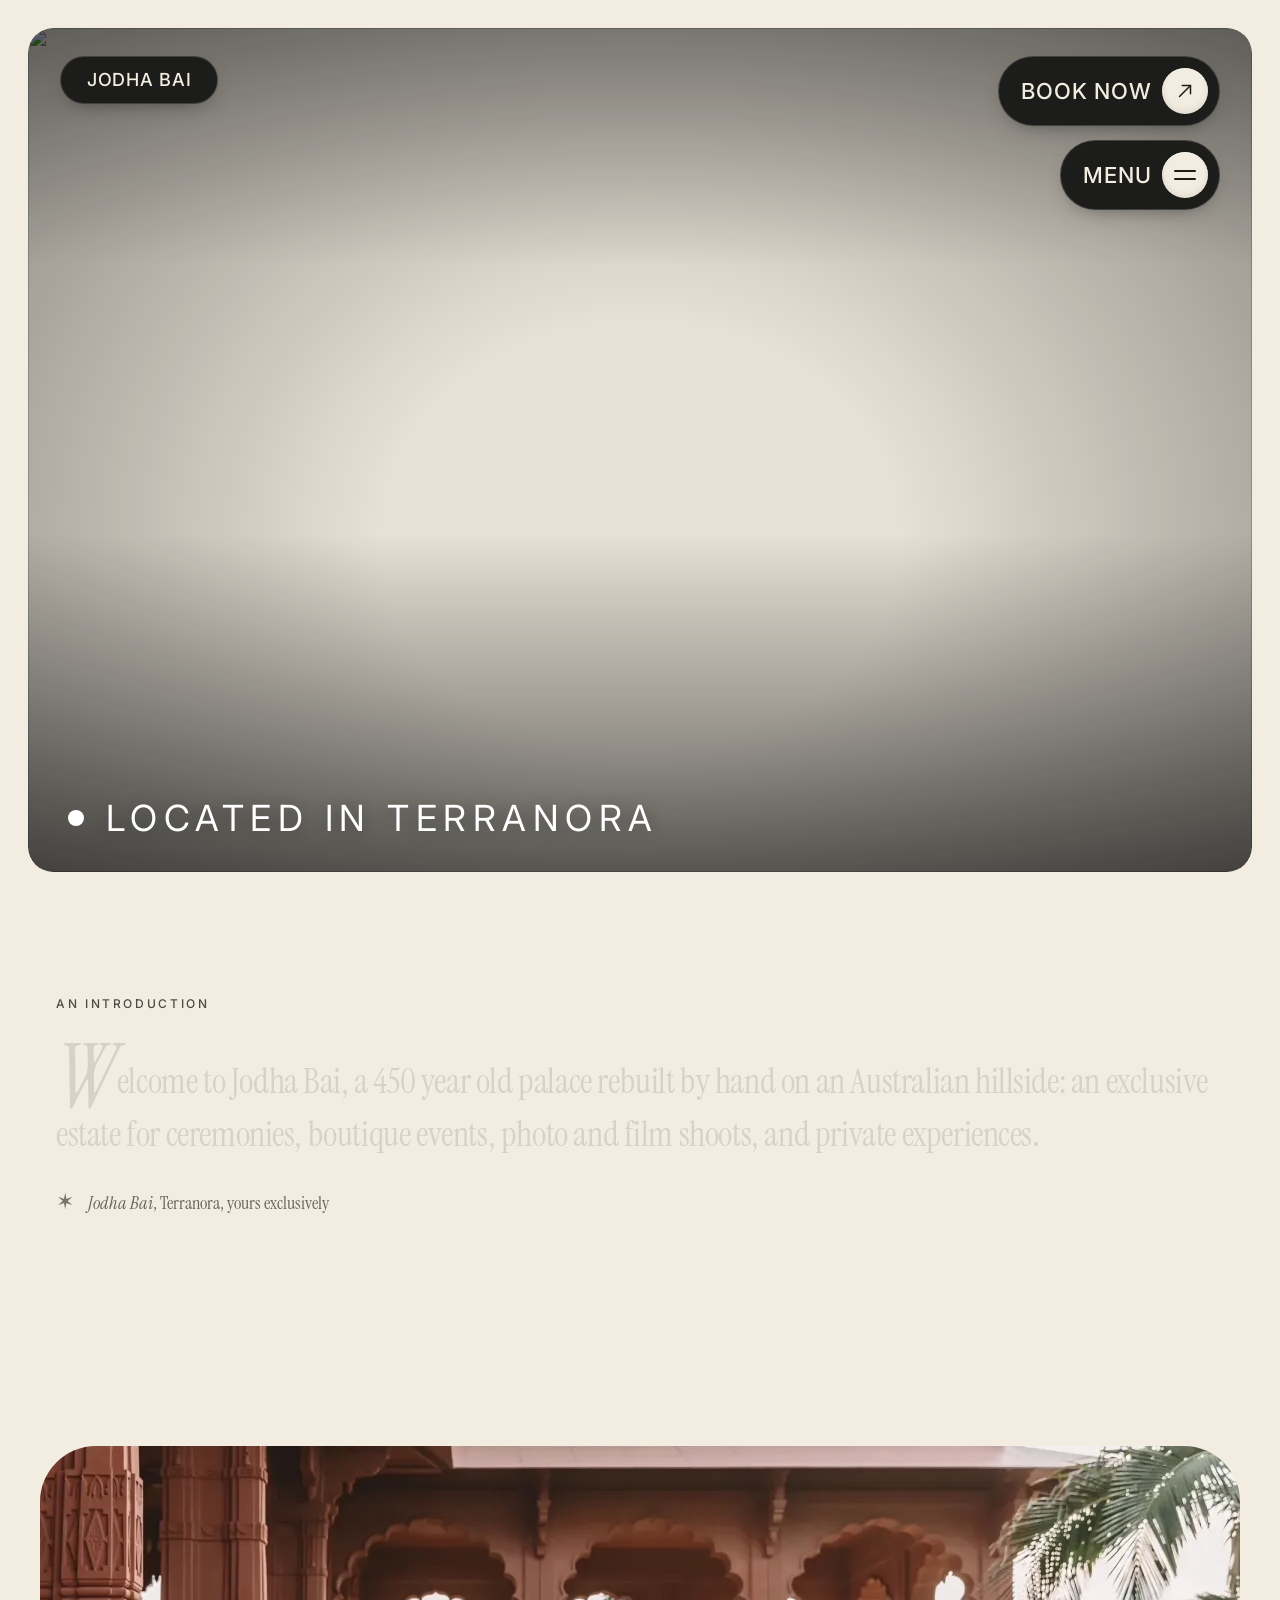
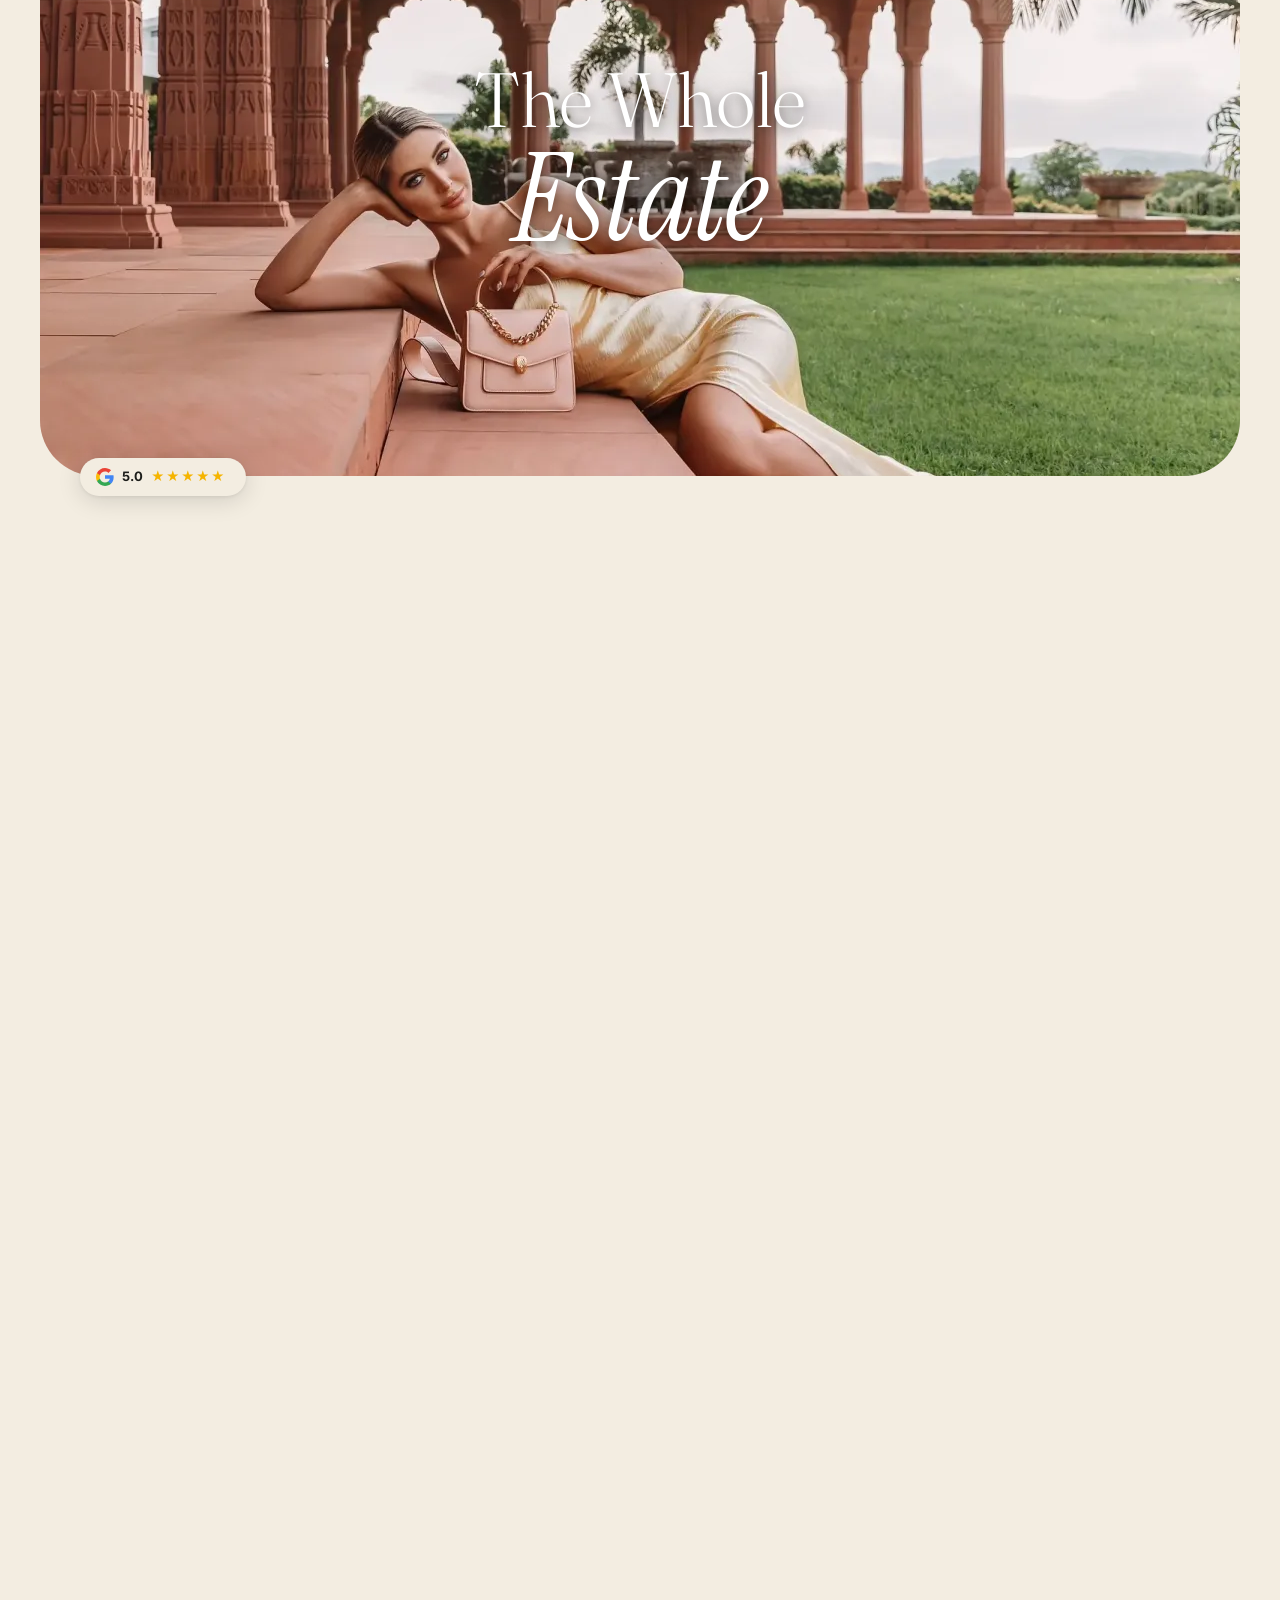
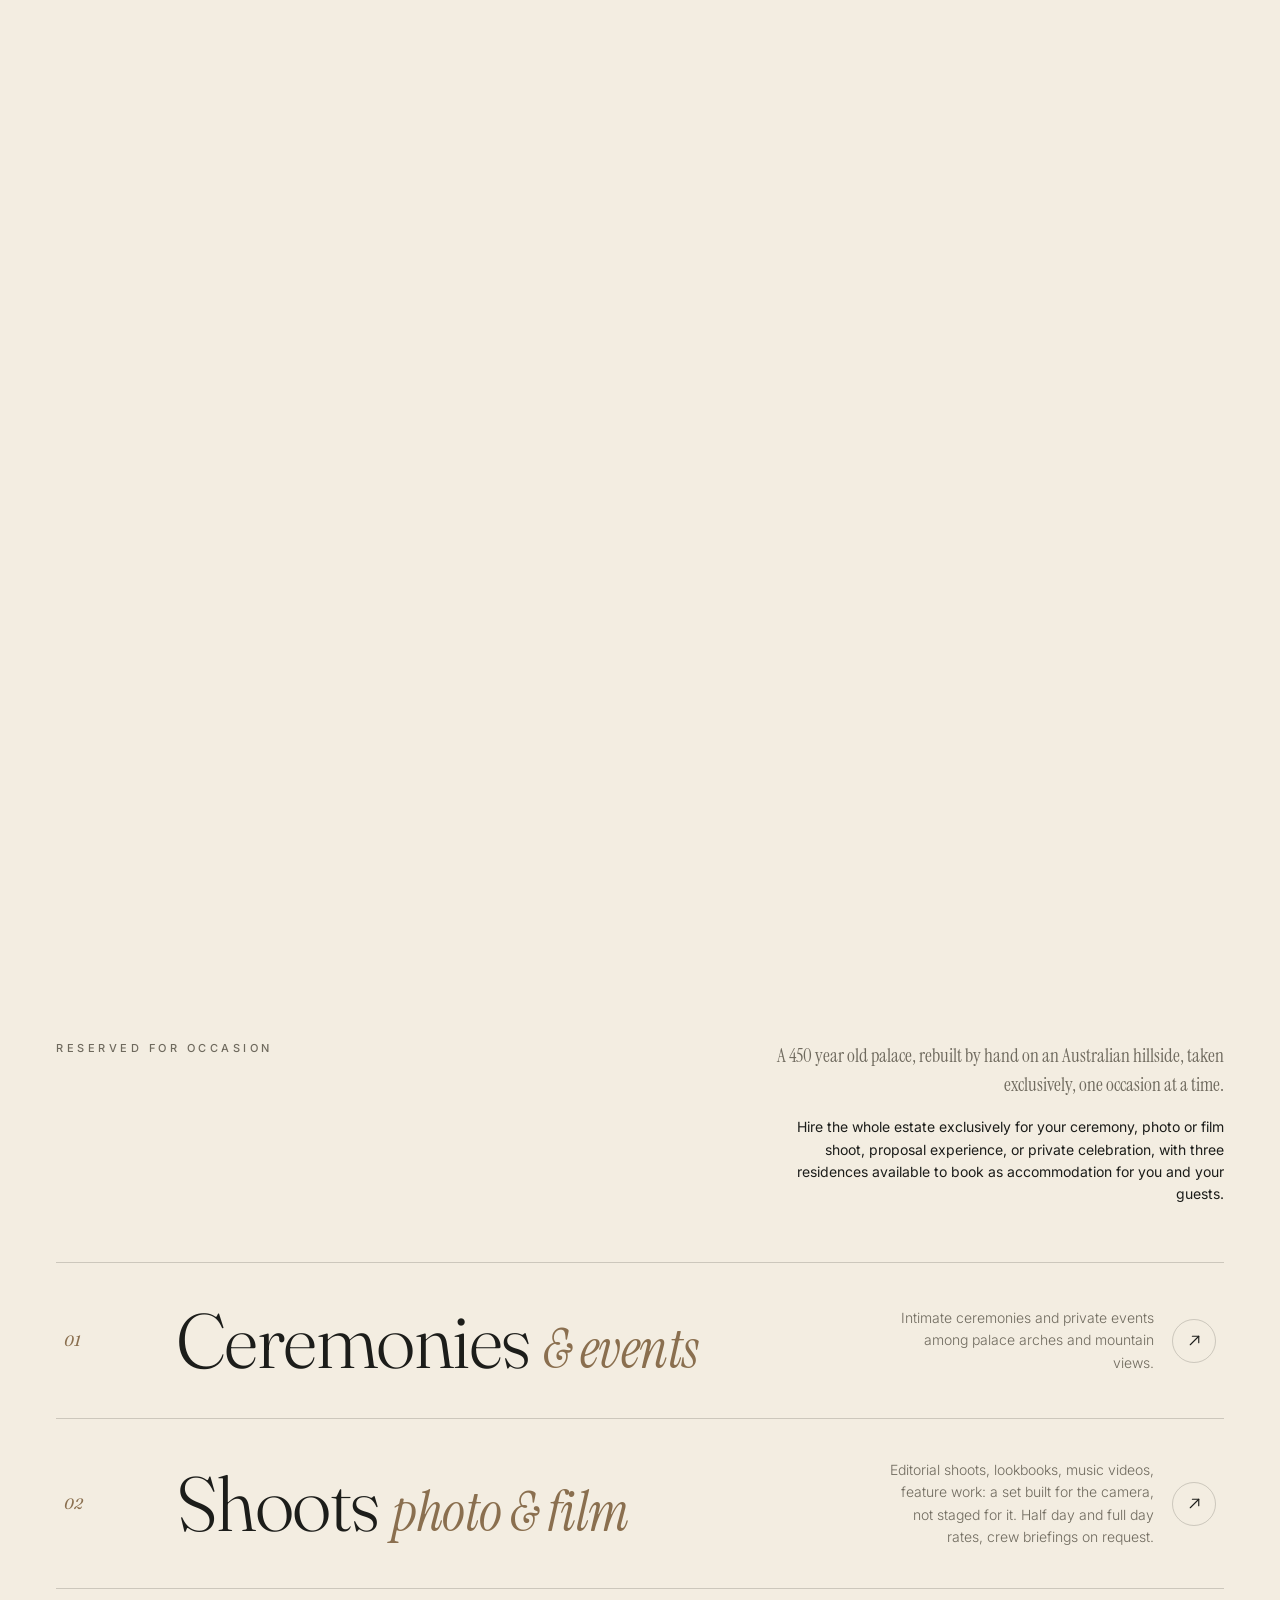
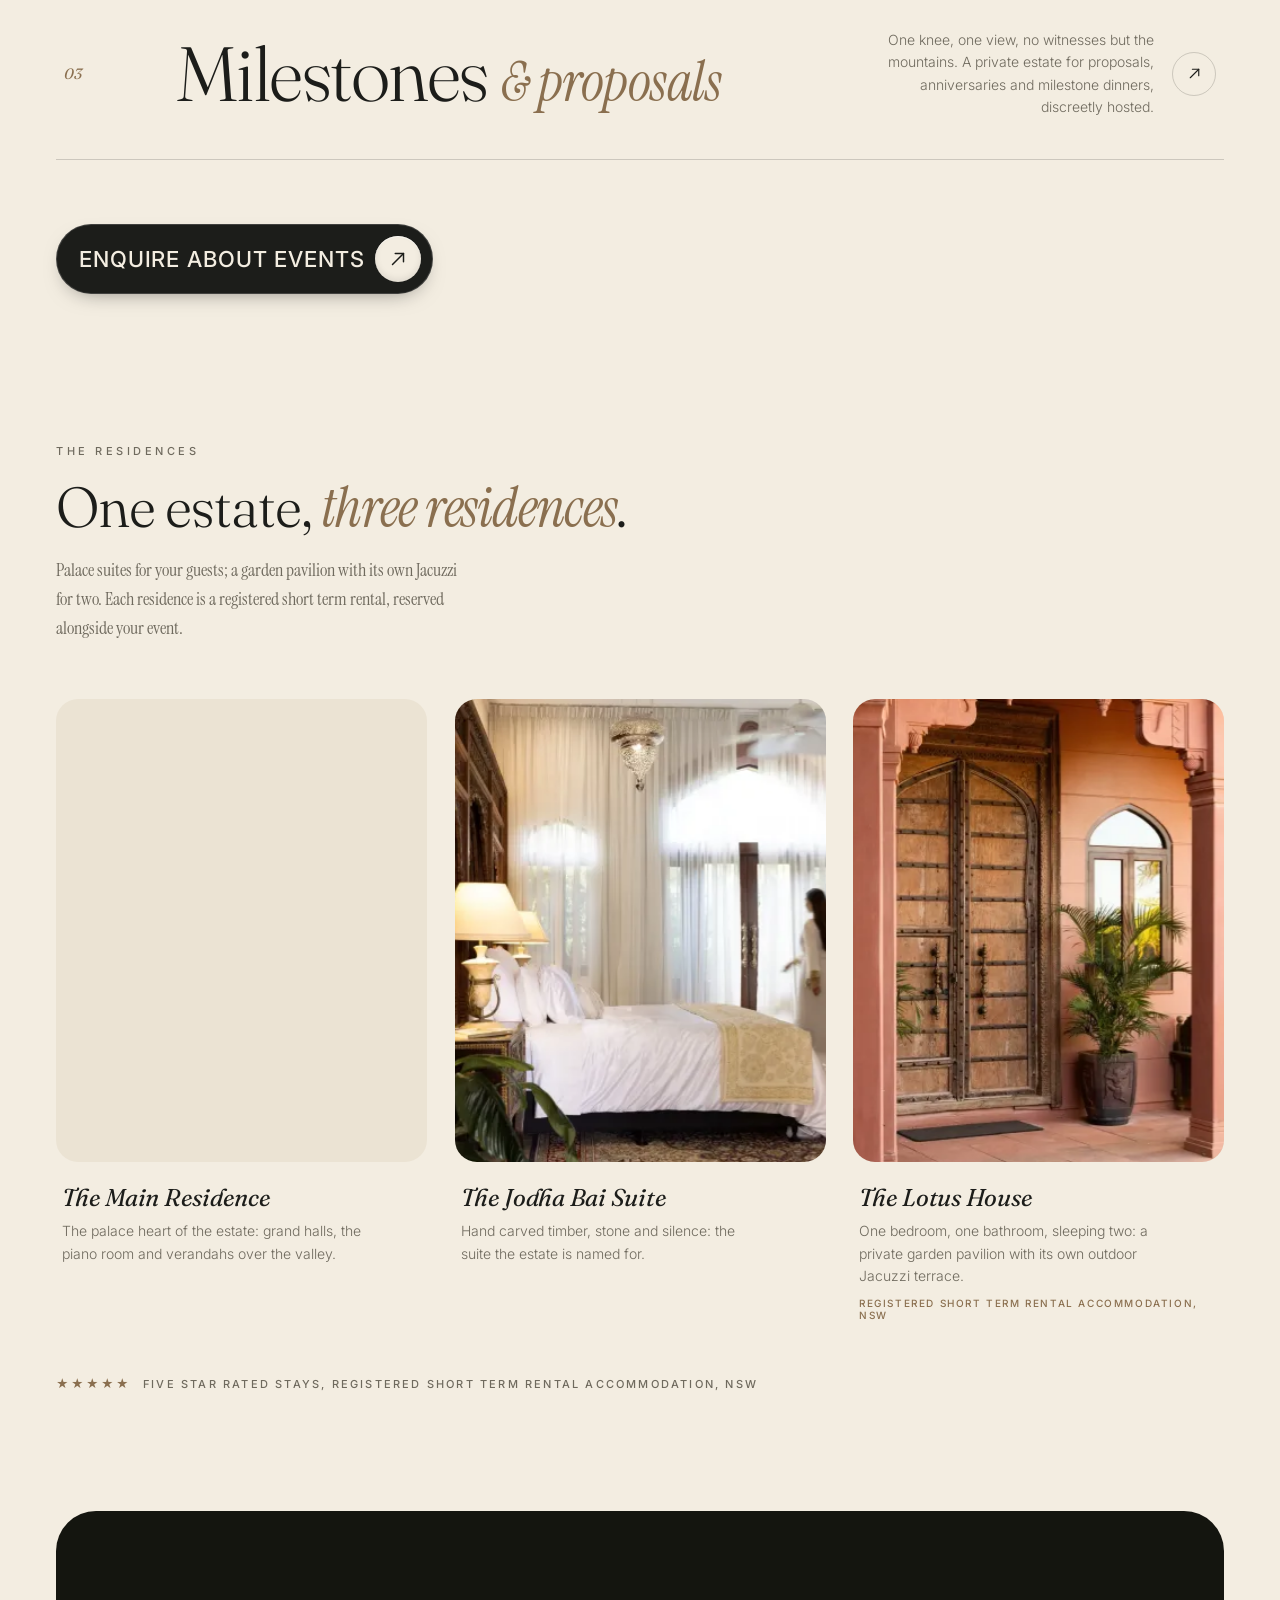
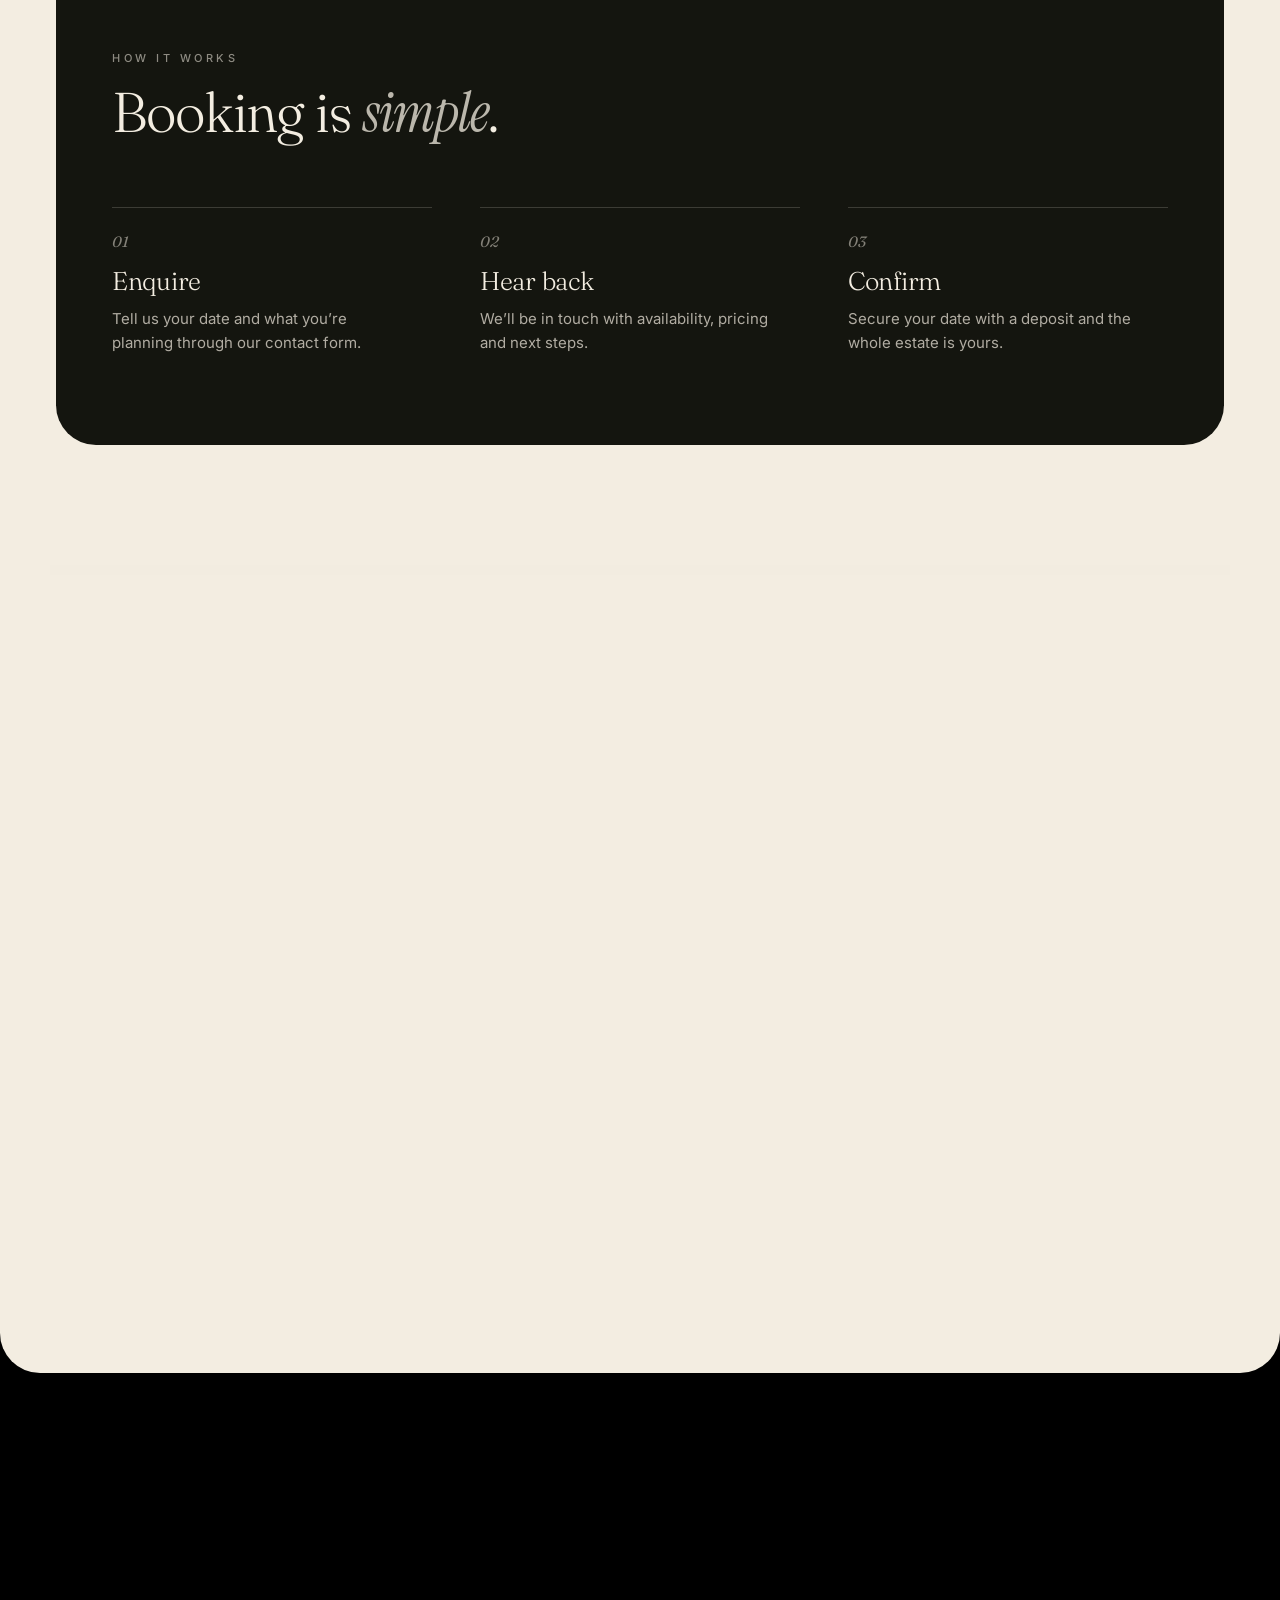
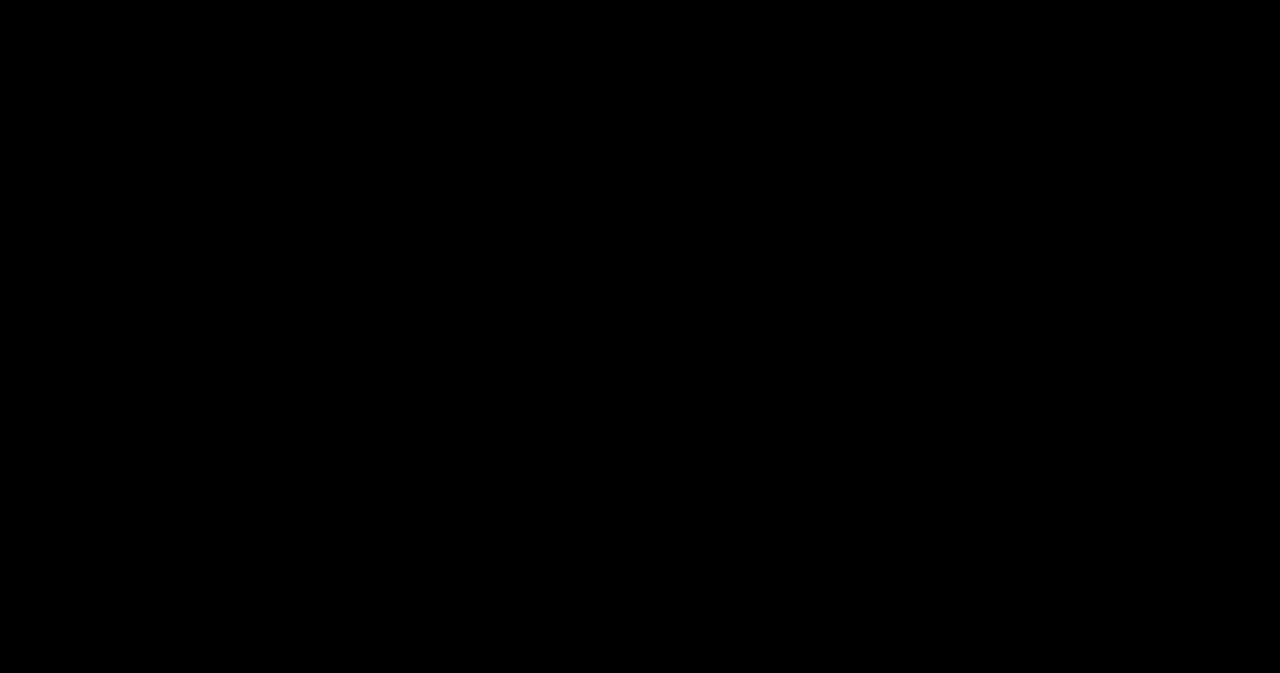
==== commit 7d9b765e: "Remove Proposals from nav/footer; update occasion images and copy - Revert mosaic centre back to mai" ====
--- a/index.html
+++ b/index.html
@@ -119,10 +119,9 @@
         <li><a href="index.html" class="menu-link"><span class="menu-num">01</span><span class="menu-text">Home</span></a></li>
         <li><a href="pages/events.html" class="menu-link"><span class="menu-num">02</span><span class="menu-text">Ceremonies &amp; Events</span></a></li>
         <li><a href="pages/photoshoots.html" class="menu-link"><span class="menu-num">03</span><span class="menu-text">Photoshoots</span></a></li>
-        <li><a href="pages/proposals.html" class="menu-link"><span class="menu-num">04</span><span class="menu-text">Proposals</span></a></li>
-        <li><a href="pages/ourlovestory.html" class="menu-link"><span class="menu-num">05</span><span class="menu-text">Our Love Story</span></a></li>
-        <li><a href="pages/gallery.html" class="menu-link"><span class="menu-num">06</span><span class="menu-text">Gallery</span></a></li>
-        <li><a href="pages/contact.html" class="menu-link"><span class="menu-num">07</span><span class="menu-text">Contact</span></a></li>
+        <li><a href="pages/ourlovestory.html" class="menu-link"><span class="menu-num">04</span><span class="menu-text">Our Love Story</span></a></li>
+        <li><a href="pages/gallery.html" class="menu-link"><span class="menu-num">05</span><span class="menu-text">Gallery</span></a></li>
+        <li><a href="pages/contact.html" class="menu-link"><span class="menu-num">06</span><span class="menu-text">Contact</span></a></li>
       </ol>
 
       <div class="menu-foot">
@@ -196,7 +195,7 @@
           <!-- Row 3 — centre row -->
           <figure class="zm-cell"><img loading="lazy" decoding="async" src="images/mainresidence/mainresidence11.webp" srcset="images/mainresidence/mainresidence11-640w.webp 640w, images/mainresidence/mainresidence11-1200w.webp 1200w, images/mainresidence/mainresidence11.webp 2000w" sizes="(max-width: 720px) 90vw, 1200px" alt="" /></figure>
           <figure class="zm-cell"><img loading="lazy" decoding="async" src="images/mainresidence/mainresidence12.webp" srcset="images/mainresidence/mainresidence12-640w.webp 640w, images/mainresidence/mainresidence12-1200w.webp 1200w, images/mainresidence/mainresidence12.webp 2000w" sizes="(max-width: 720px) 90vw, 1200px" alt="" /></figure>
-          <figure class="zm-cell zm-cell--center"><img loading="lazy" decoding="async" src="images/new/IMG_8368.PNG" sizes="(max-width: 720px) 90vw, 1200px" alt="Jodha Bai" /></figure>
+          <figure class="zm-cell zm-cell--center"><img loading="lazy" decoding="async" src="images/mainresidence/mainresidence24.webp" srcset="images/mainresidence/mainresidence24-640w.webp 640w, images/mainresidence/mainresidence24-1200w.webp 1200w, images/mainresidence/mainresidence24.webp 2000w" sizes="(max-width: 720px) 90vw, 1200px" alt="Jodha Bai" /></figure>
           <figure class="zm-cell"><img loading="lazy" decoding="async" src="images/mainresidence/mainresidence13.webp" srcset="images/mainresidence/mainresidence13-640w.webp 640w, images/mainresidence/mainresidence13-1200w.webp 1200w, images/mainresidence/mainresidence13.webp 2000w" sizes="(max-width: 720px) 90vw, 1200px" alt="" /></figure>
           <figure class="zm-cell"><img loading="lazy" decoding="async" src="images/mainresidence/mainresidence14.webp" srcset="images/mainresidence/mainresidence14-640w.webp 640w, images/mainresidence/mainresidence14-1200w.webp 1200w, images/mainresidence/mainresidence14.webp 2000w" sizes="(max-width: 720px) 90vw, 1200px" alt="" /></figure>
           <!-- Row 4 -->
@@ -272,11 +271,11 @@
         </a>
 
         <a class="occasion" href="pages/photoshoots.html" data-label="Photoshoots">
-          <span class="occasion__thumb" aria-hidden="true"><img src="images/mainresidence/mainresidence6.webp" srcset="images/mainresidence/mainresidence6-640w.webp 640w, images/mainresidence/mainresidence6-1200w.webp 1200w, images/mainresidence/mainresidence6.webp 2000w" sizes="100vw" alt="" loading="lazy" decoding="async" /></span>
+          <span class="occasion__thumb" aria-hidden="true"><img src="images/new/IMG_8368.PNG" sizes="100vw" alt="" loading="lazy" decoding="async" /></span>
           <span class="occasion__num">02</span>
           <span class="occasion__title">Shoots <em>photo &amp; film</em></span>
           <span class="occasion__side">
-            <span class="occasion__desc">Editorial work, lookbooks, music videos and features: a set built for the camera.</span>
+            <span class="occasion__desc">Editorial shoots, lookbooks, music videos, feature work: a set built for the camera, not staged for it. Half day and full day rates, crew briefings on request.</span>
             <span class="occasion__arrow" aria-hidden="true">
               <svg viewBox="0 0 24 24" fill="none" stroke="currentColor" stroke-width="1.6" stroke-linecap="round" stroke-linejoin="round">
                 <line x1="6" y1="18" x2="18" y2="6"/>
@@ -286,12 +285,12 @@
           </span>
         </a>
 
-        <a class="occasion" href="pages/proposals.html" data-label="Proposals">
-          <span class="occasion__thumb" aria-hidden="true"><img src="images/mainresidence/mainresidence7.webp" srcset="images/mainresidence/mainresidence7-640w.webp 640w, images/mainresidence/mainresidence7-1200w.webp 1200w, images/mainresidence/mainresidence7.webp 2000w" sizes="100vw" alt="" loading="lazy" decoding="async" style="object-position: left center;" /></span>
+        <a class="occasion" href="pages/proposals.html" data-label="Milestones">
+          <span class="occasion__thumb" aria-hidden="true"><img src="images/new/IMG_5883.JPG" sizes="100vw" alt="" loading="lazy" decoding="async" /></span>
           <span class="occasion__num">03</span>
-          <span class="occasion__title">Proposals <em>&amp; milestones</em></span>
+          <span class="occasion__title">Milestones <em>&amp; proposals</em></span>
           <span class="occasion__side">
-            <span class="occasion__desc">Luxury proposals, anniversaries and private dinners, discreetly hosted.</span>
+            <span class="occasion__desc">One knee, one view, no witnesses but the mountains. A private estate for proposals, anniversaries and milestone dinners, discreetly hosted.</span>
             <span class="occasion__arrow" aria-hidden="true">
               <svg viewBox="0 0 24 24" fill="none" stroke="currentColor" stroke-width="1.6" stroke-linecap="round" stroke-linejoin="round">
                 <line x1="6" y1="18" x2="18" y2="6"/>
@@ -455,7 +454,6 @@
           <ul class="footer-col__list" role="list">
             <li><a href="pages/events.html">Ceremonies &amp; Events</a></li>
             <li><a href="pages/photoshoots.html">Photoshoots</a></li>
-            <li><a href="pages/proposals.html">Proposals</a></li>
             <li><a href="pages/ourlovestory.html">Our Love Story</a></li>
             <li><a href="pages/gallery.html">Gallery</a></li>
             <li><a href="index.html#residences">The Residences</a></li>
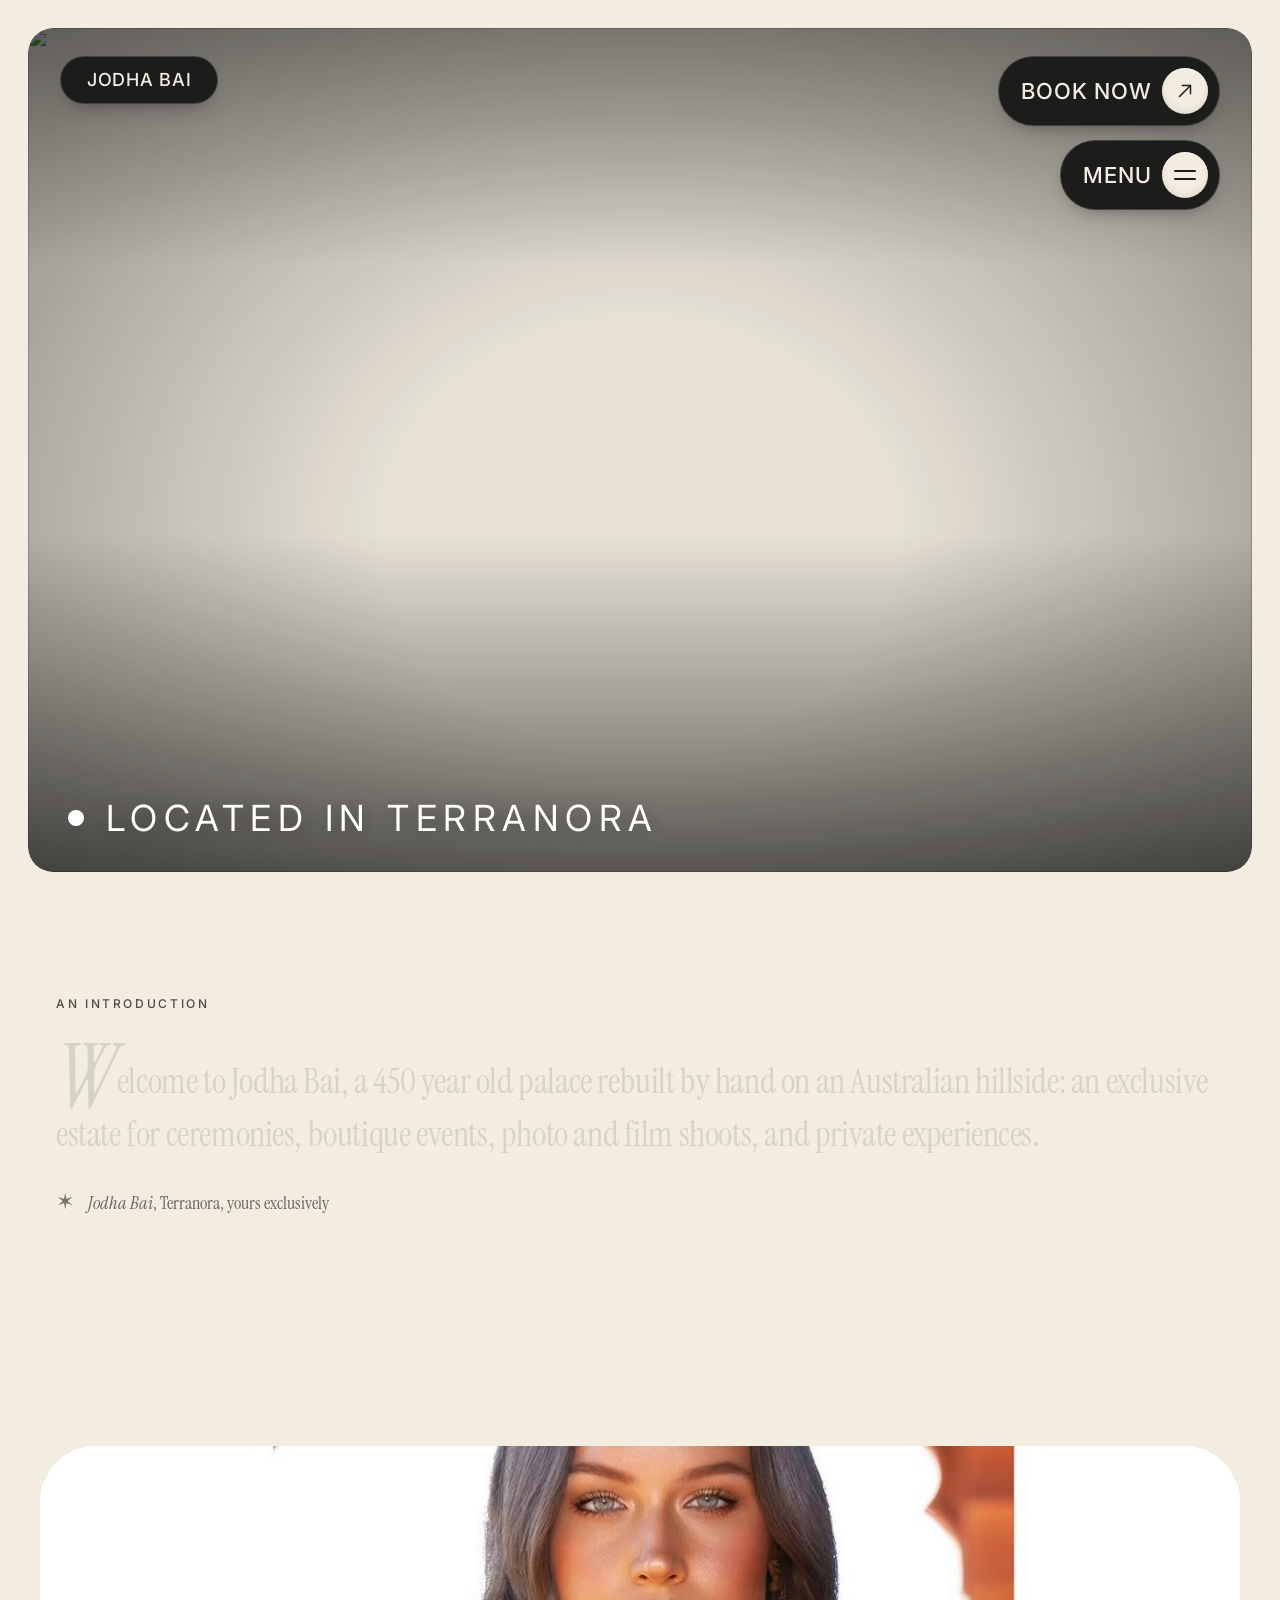
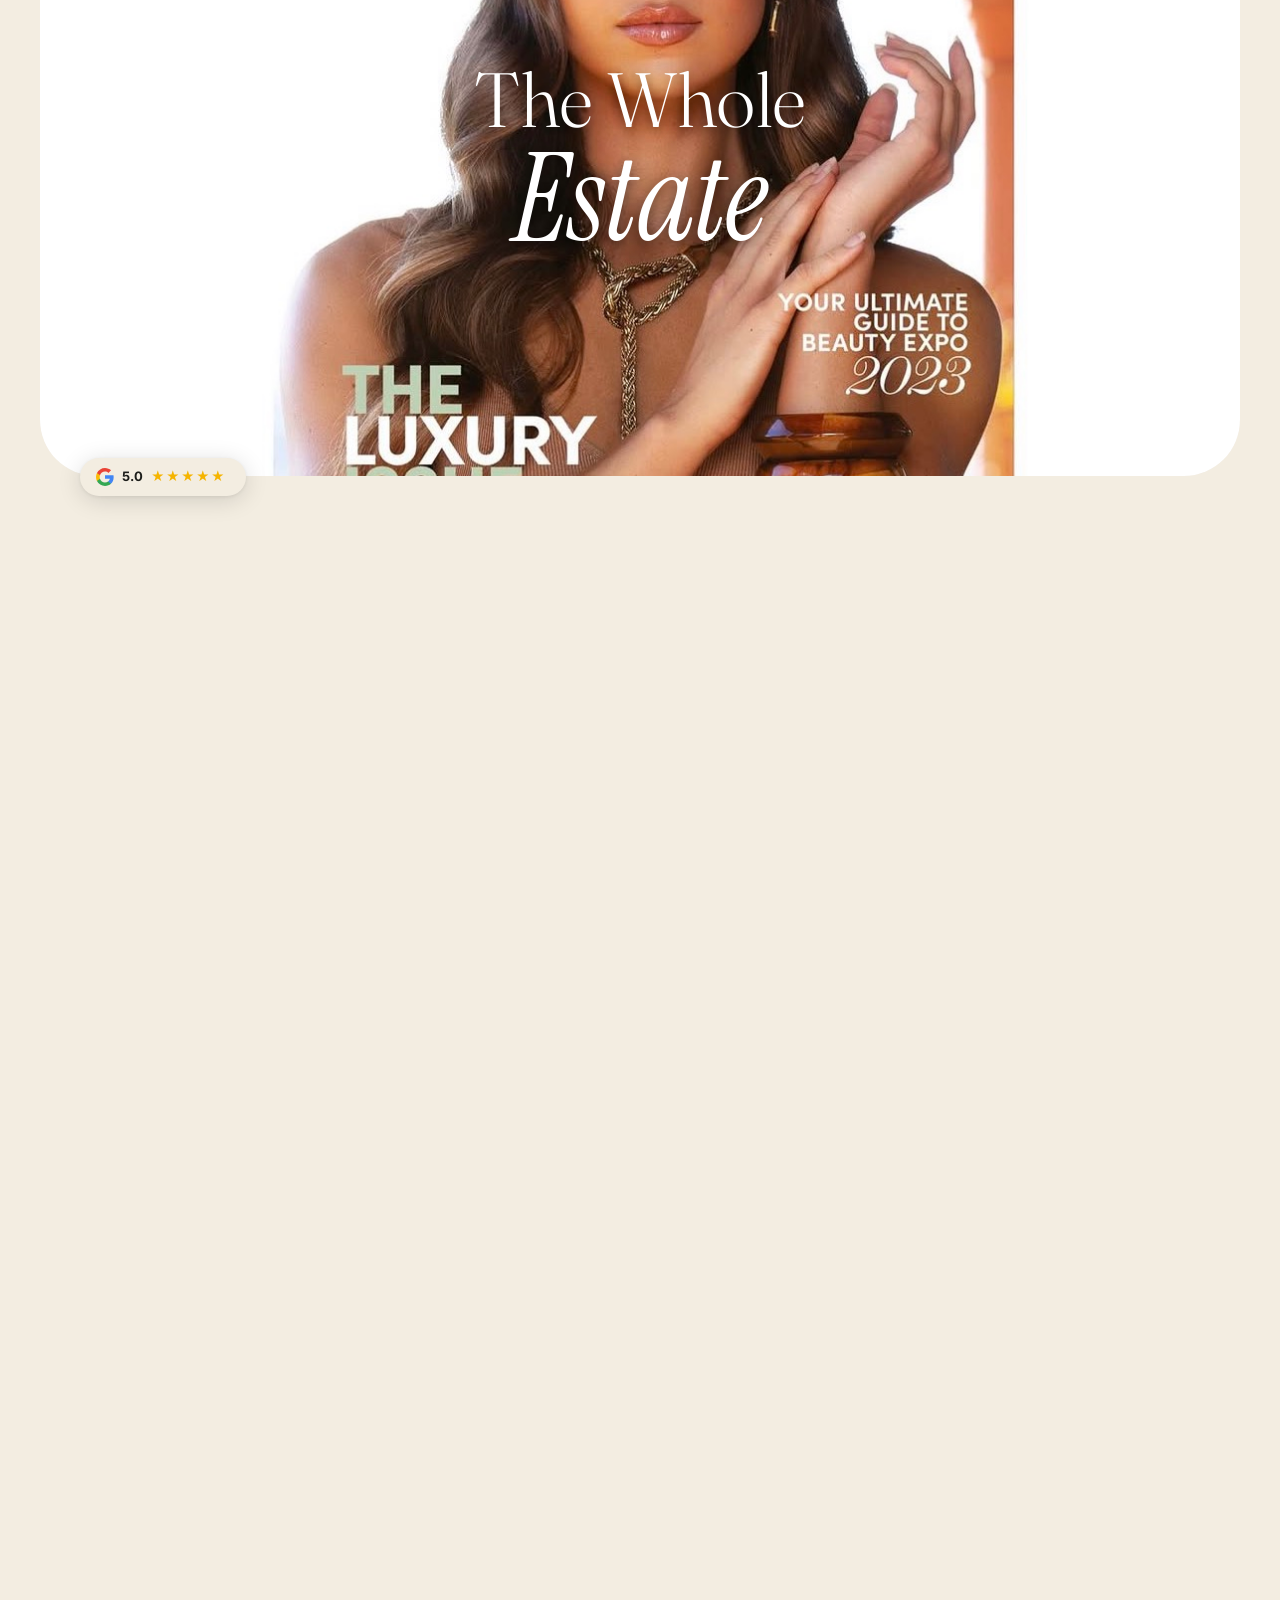
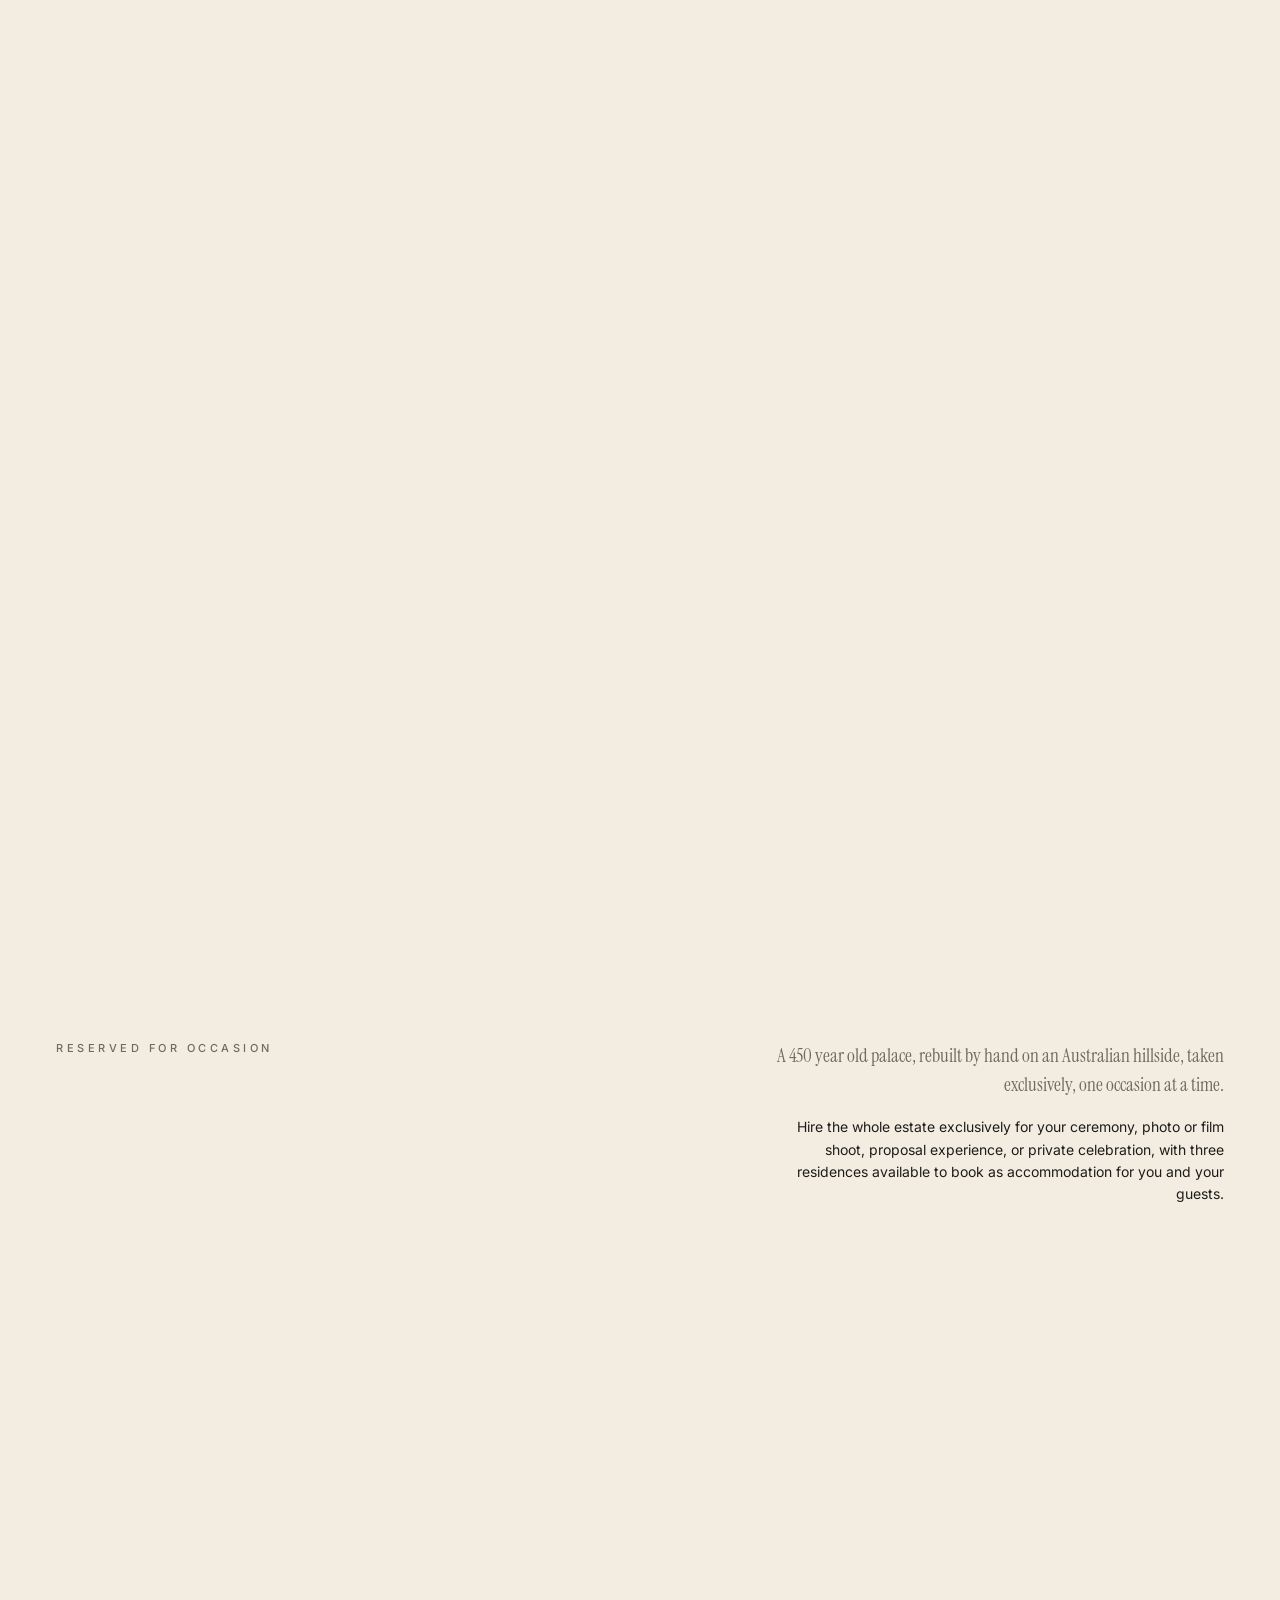
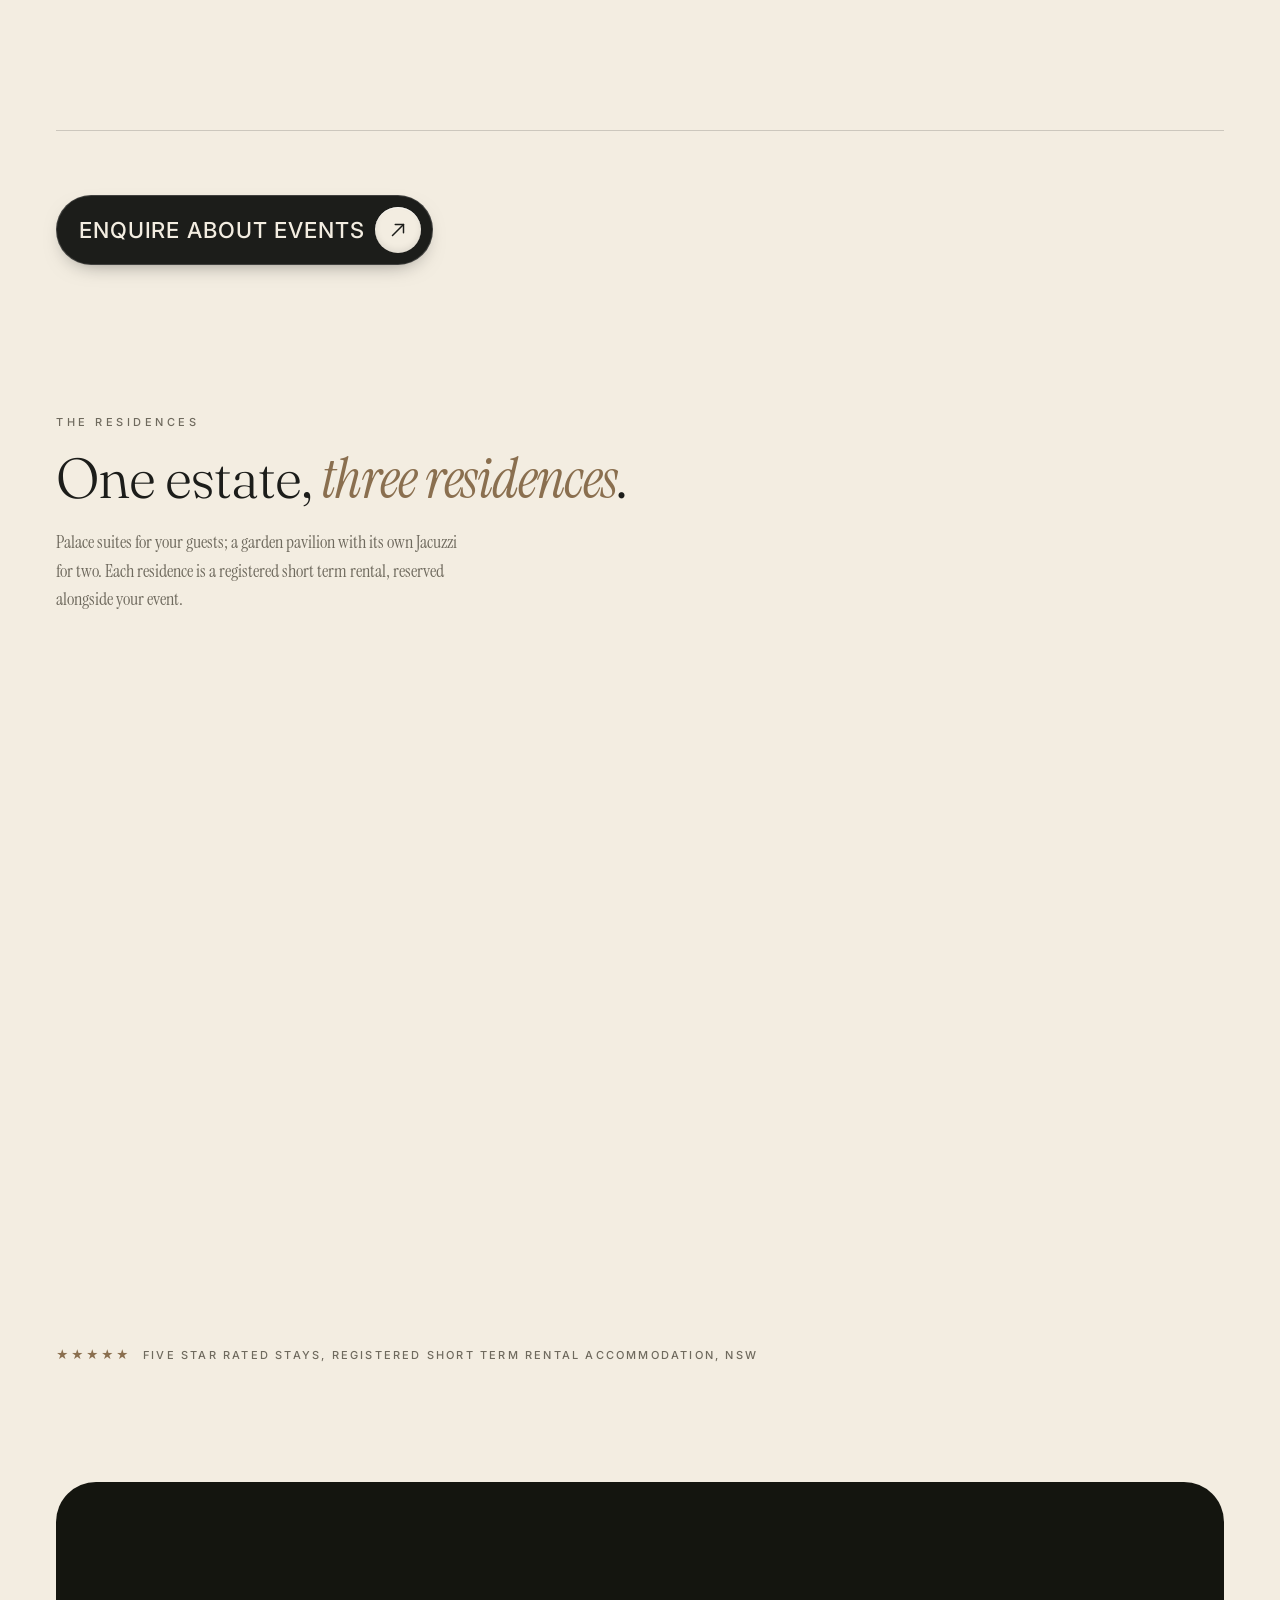
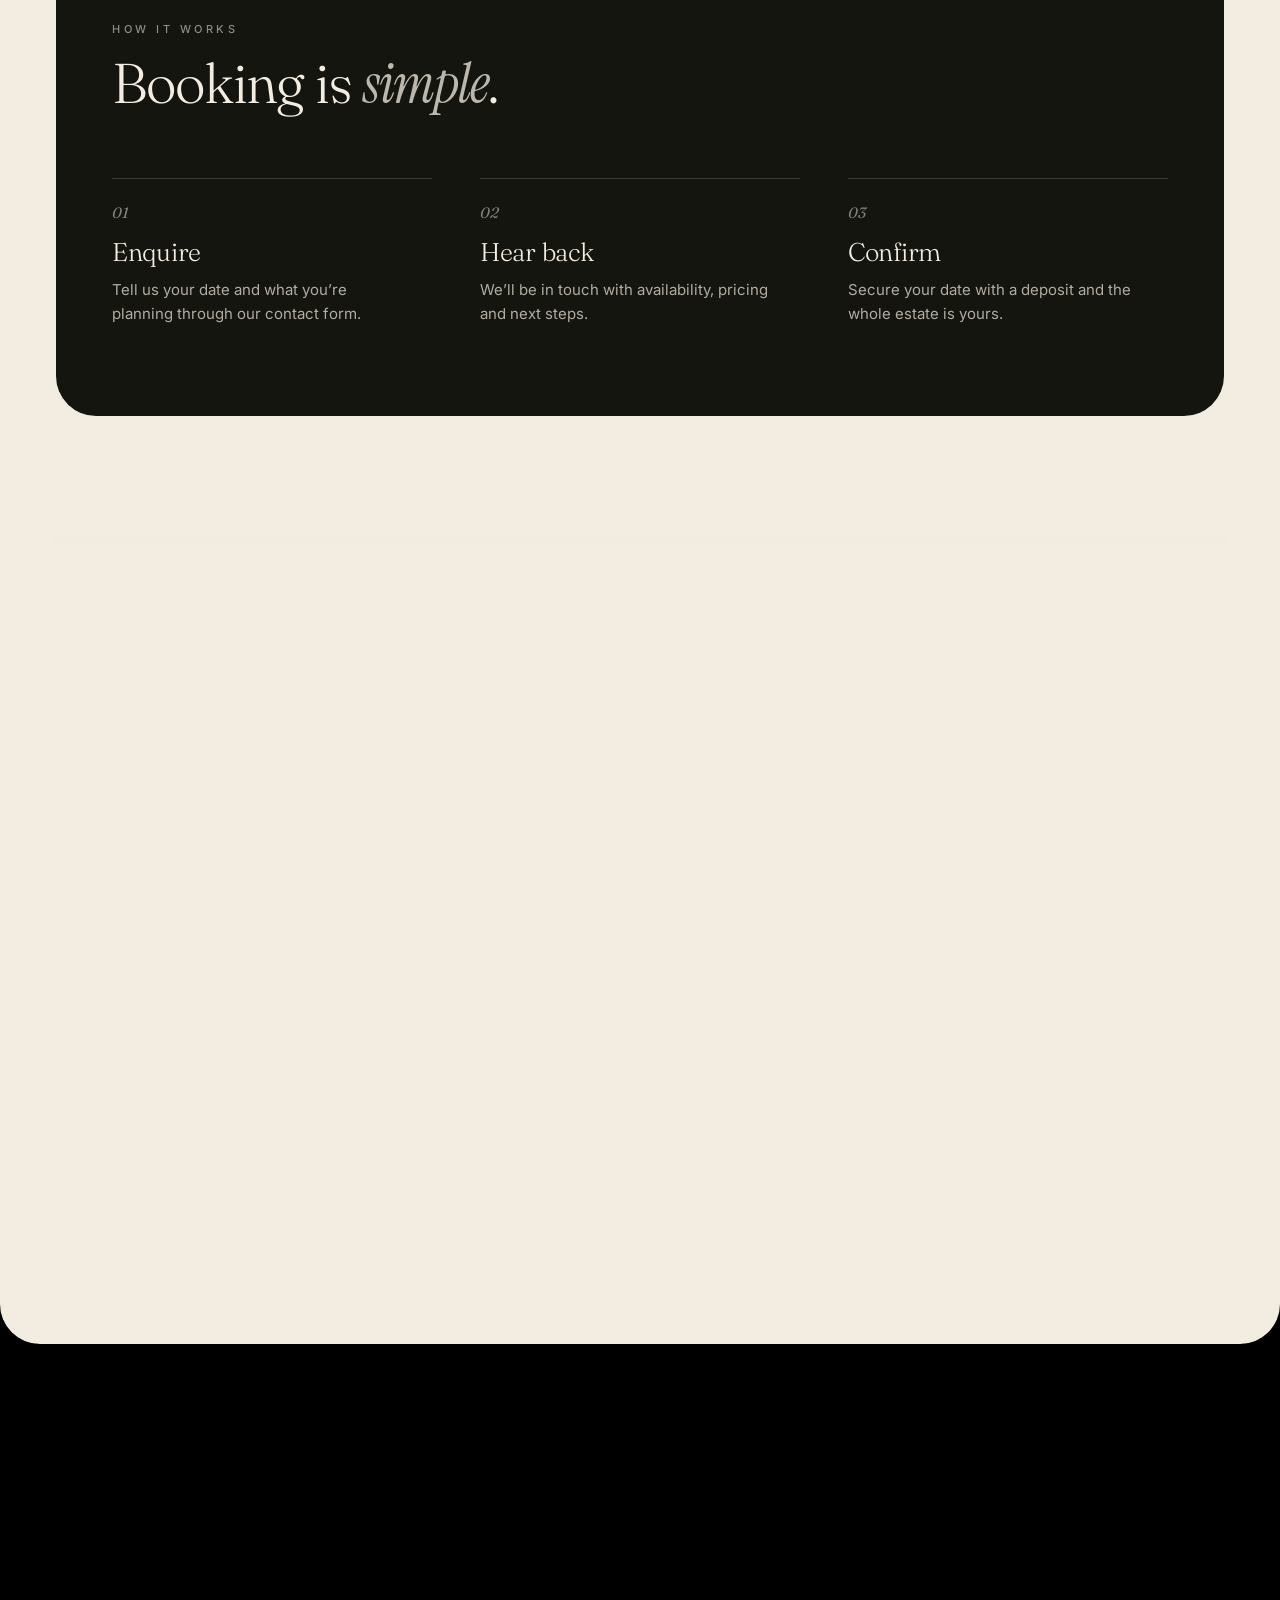
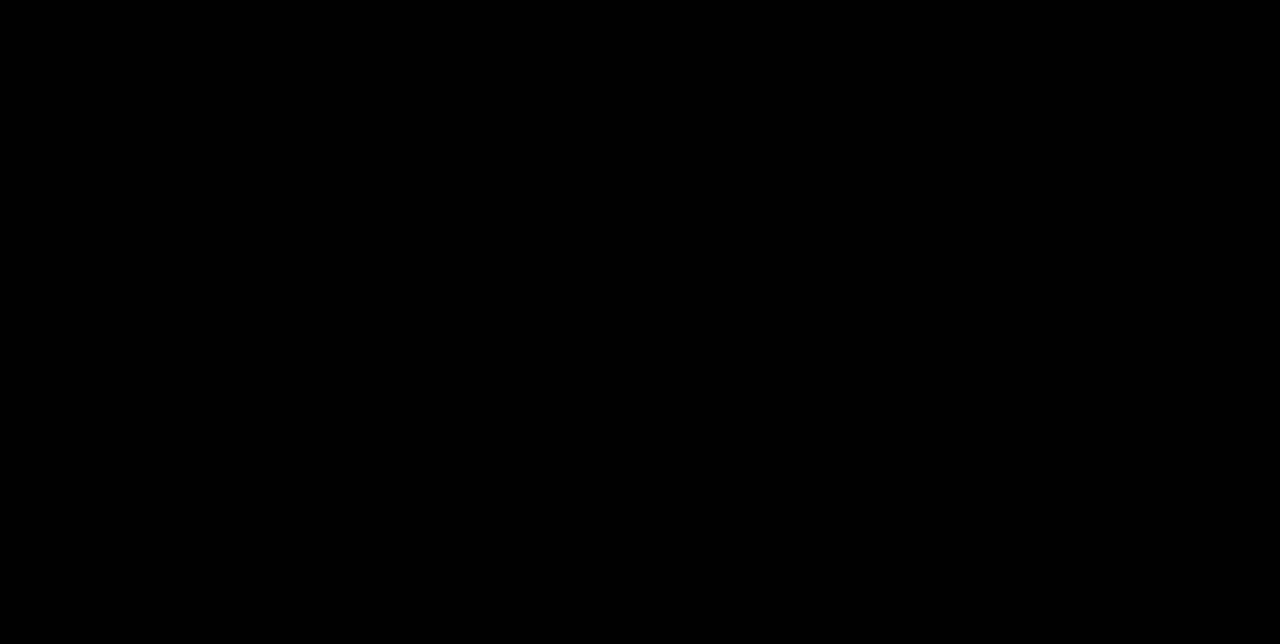
==== commit 04ad122f: "Revert "Remove Proposals from nav/footer; update occasion images and copy" This reverts commit 7d9b7" ====
--- a/index.html
+++ b/index.html
@@ -119,9 +119,10 @@
         <li><a href="index.html" class="menu-link"><span class="menu-num">01</span><span class="menu-text">Home</span></a></li>
         <li><a href="pages/events.html" class="menu-link"><span class="menu-num">02</span><span class="menu-text">Ceremonies &amp; Events</span></a></li>
         <li><a href="pages/photoshoots.html" class="menu-link"><span class="menu-num">03</span><span class="menu-text">Photoshoots</span></a></li>
-        <li><a href="pages/ourlovestory.html" class="menu-link"><span class="menu-num">04</span><span class="menu-text">Our Love Story</span></a></li>
-        <li><a href="pages/gallery.html" class="menu-link"><span class="menu-num">05</span><span class="menu-text">Gallery</span></a></li>
-        <li><a href="pages/contact.html" class="menu-link"><span class="menu-num">06</span><span class="menu-text">Contact</span></a></li>
+        <li><a href="pages/proposals.html" class="menu-link"><span class="menu-num">04</span><span class="menu-text">Proposals</span></a></li>
+        <li><a href="pages/ourlovestory.html" class="menu-link"><span class="menu-num">05</span><span class="menu-text">Our Love Story</span></a></li>
+        <li><a href="pages/gallery.html" class="menu-link"><span class="menu-num">06</span><span class="menu-text">Gallery</span></a></li>
+        <li><a href="pages/contact.html" class="menu-link"><span class="menu-num">07</span><span class="menu-text">Contact</span></a></li>
       </ol>
 
       <div class="menu-foot">
@@ -195,7 +196,7 @@
           <!-- Row 3 — centre row -->
           <figure class="zm-cell"><img loading="lazy" decoding="async" src="images/mainresidence/mainresidence11.webp" srcset="images/mainresidence/mainresidence11-640w.webp 640w, images/mainresidence/mainresidence11-1200w.webp 1200w, images/mainresidence/mainresidence11.webp 2000w" sizes="(max-width: 720px) 90vw, 1200px" alt="" /></figure>
           <figure class="zm-cell"><img loading="lazy" decoding="async" src="images/mainresidence/mainresidence12.webp" srcset="images/mainresidence/mainresidence12-640w.webp 640w, images/mainresidence/mainresidence12-1200w.webp 1200w, images/mainresidence/mainresidence12.webp 2000w" sizes="(max-width: 720px) 90vw, 1200px" alt="" /></figure>
-          <figure class="zm-cell zm-cell--center"><img loading="lazy" decoding="async" src="images/mainresidence/mainresidence24.webp" srcset="images/mainresidence/mainresidence24-640w.webp 640w, images/mainresidence/mainresidence24-1200w.webp 1200w, images/mainresidence/mainresidence24.webp 2000w" sizes="(max-width: 720px) 90vw, 1200px" alt="Jodha Bai" /></figure>
+          <figure class="zm-cell zm-cell--center"><img loading="lazy" decoding="async" src="images/new/IMG_8368.PNG" sizes="(max-width: 720px) 90vw, 1200px" alt="Jodha Bai" /></figure>
           <figure class="zm-cell"><img loading="lazy" decoding="async" src="images/mainresidence/mainresidence13.webp" srcset="images/mainresidence/mainresidence13-640w.webp 640w, images/mainresidence/mainresidence13-1200w.webp 1200w, images/mainresidence/mainresidence13.webp 2000w" sizes="(max-width: 720px) 90vw, 1200px" alt="" /></figure>
           <figure class="zm-cell"><img loading="lazy" decoding="async" src="images/mainresidence/mainresidence14.webp" srcset="images/mainresidence/mainresidence14-640w.webp 640w, images/mainresidence/mainresidence14-1200w.webp 1200w, images/mainresidence/mainresidence14.webp 2000w" sizes="(max-width: 720px) 90vw, 1200px" alt="" /></figure>
           <!-- Row 4 -->
@@ -271,11 +272,11 @@
         </a>
 
         <a class="occasion" href="pages/photoshoots.html" data-label="Photoshoots">
-          <span class="occasion__thumb" aria-hidden="true"><img src="images/new/IMG_8368.PNG" sizes="100vw" alt="" loading="lazy" decoding="async" /></span>
+          <span class="occasion__thumb" aria-hidden="true"><img src="images/mainresidence/mainresidence6.webp" srcset="images/mainresidence/mainresidence6-640w.webp 640w, images/mainresidence/mainresidence6-1200w.webp 1200w, images/mainresidence/mainresidence6.webp 2000w" sizes="100vw" alt="" loading="lazy" decoding="async" /></span>
           <span class="occasion__num">02</span>
           <span class="occasion__title">Shoots <em>photo &amp; film</em></span>
           <span class="occasion__side">
-            <span class="occasion__desc">Editorial shoots, lookbooks, music videos, feature work: a set built for the camera, not staged for it. Half day and full day rates, crew briefings on request.</span>
+            <span class="occasion__desc">Editorial work, lookbooks, music videos and features: a set built for the camera.</span>
             <span class="occasion__arrow" aria-hidden="true">
               <svg viewBox="0 0 24 24" fill="none" stroke="currentColor" stroke-width="1.6" stroke-linecap="round" stroke-linejoin="round">
                 <line x1="6" y1="18" x2="18" y2="6"/>
@@ -285,12 +286,12 @@
           </span>
         </a>
 
-        <a class="occasion" href="pages/proposals.html" data-label="Milestones">
-          <span class="occasion__thumb" aria-hidden="true"><img src="images/new/IMG_5883.JPG" sizes="100vw" alt="" loading="lazy" decoding="async" /></span>
+        <a class="occasion" href="pages/proposals.html" data-label="Proposals">
+          <span class="occasion__thumb" aria-hidden="true"><img src="images/mainresidence/mainresidence7.webp" srcset="images/mainresidence/mainresidence7-640w.webp 640w, images/mainresidence/mainresidence7-1200w.webp 1200w, images/mainresidence/mainresidence7.webp 2000w" sizes="100vw" alt="" loading="lazy" decoding="async" style="object-position: left center;" /></span>
           <span class="occasion__num">03</span>
-          <span class="occasion__title">Milestones <em>&amp; proposals</em></span>
+          <span class="occasion__title">Proposals <em>&amp; milestones</em></span>
           <span class="occasion__side">
-            <span class="occasion__desc">One knee, one view, no witnesses but the mountains. A private estate for proposals, anniversaries and milestone dinners, discreetly hosted.</span>
+            <span class="occasion__desc">Luxury proposals, anniversaries and private dinners, discreetly hosted.</span>
             <span class="occasion__arrow" aria-hidden="true">
               <svg viewBox="0 0 24 24" fill="none" stroke="currentColor" stroke-width="1.6" stroke-linecap="round" stroke-linejoin="round">
                 <line x1="6" y1="18" x2="18" y2="6"/>
@@ -454,6 +455,7 @@
           <ul class="footer-col__list" role="list">
             <li><a href="pages/events.html">Ceremonies &amp; Events</a></li>
             <li><a href="pages/photoshoots.html">Photoshoots</a></li>
+            <li><a href="pages/proposals.html">Proposals</a></li>
             <li><a href="pages/ourlovestory.html">Our Love Story</a></li>
             <li><a href="pages/gallery.html">Gallery</a></li>
             <li><a href="index.html#residences">The Residences</a></li>
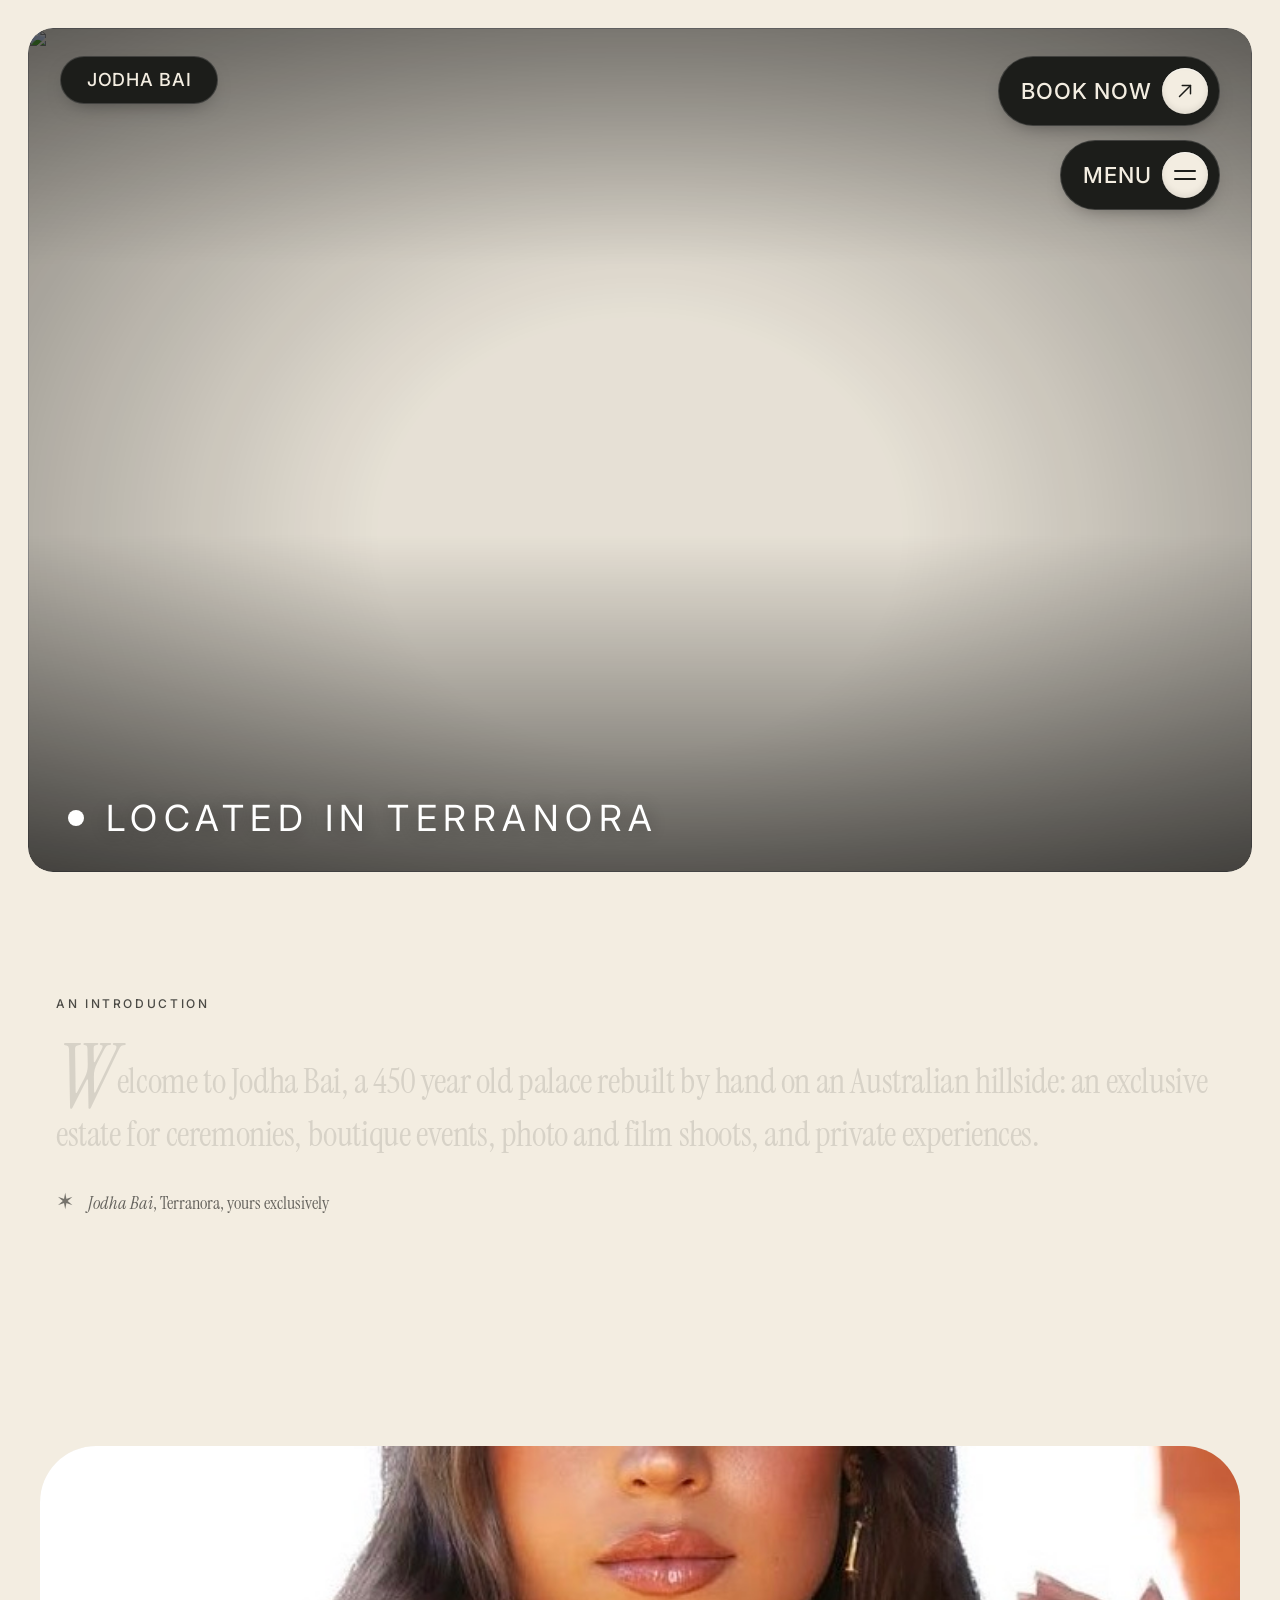
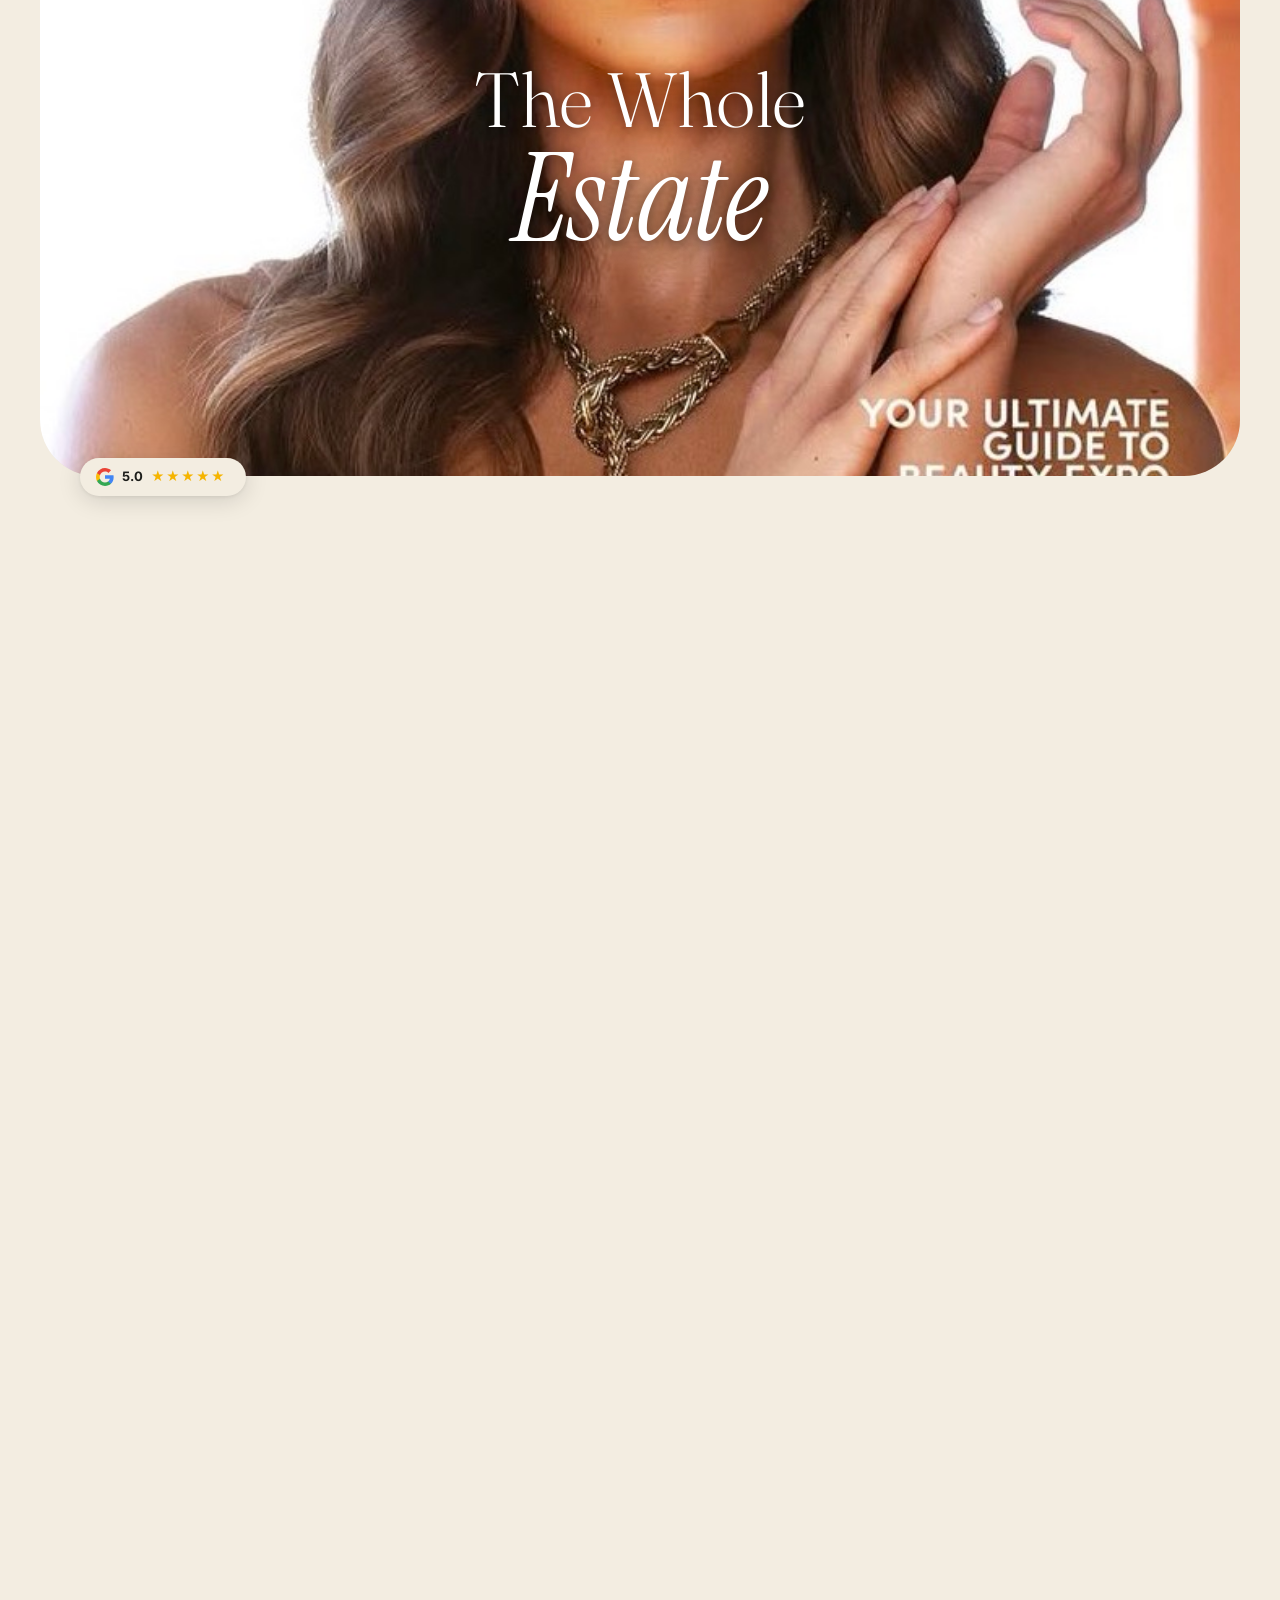
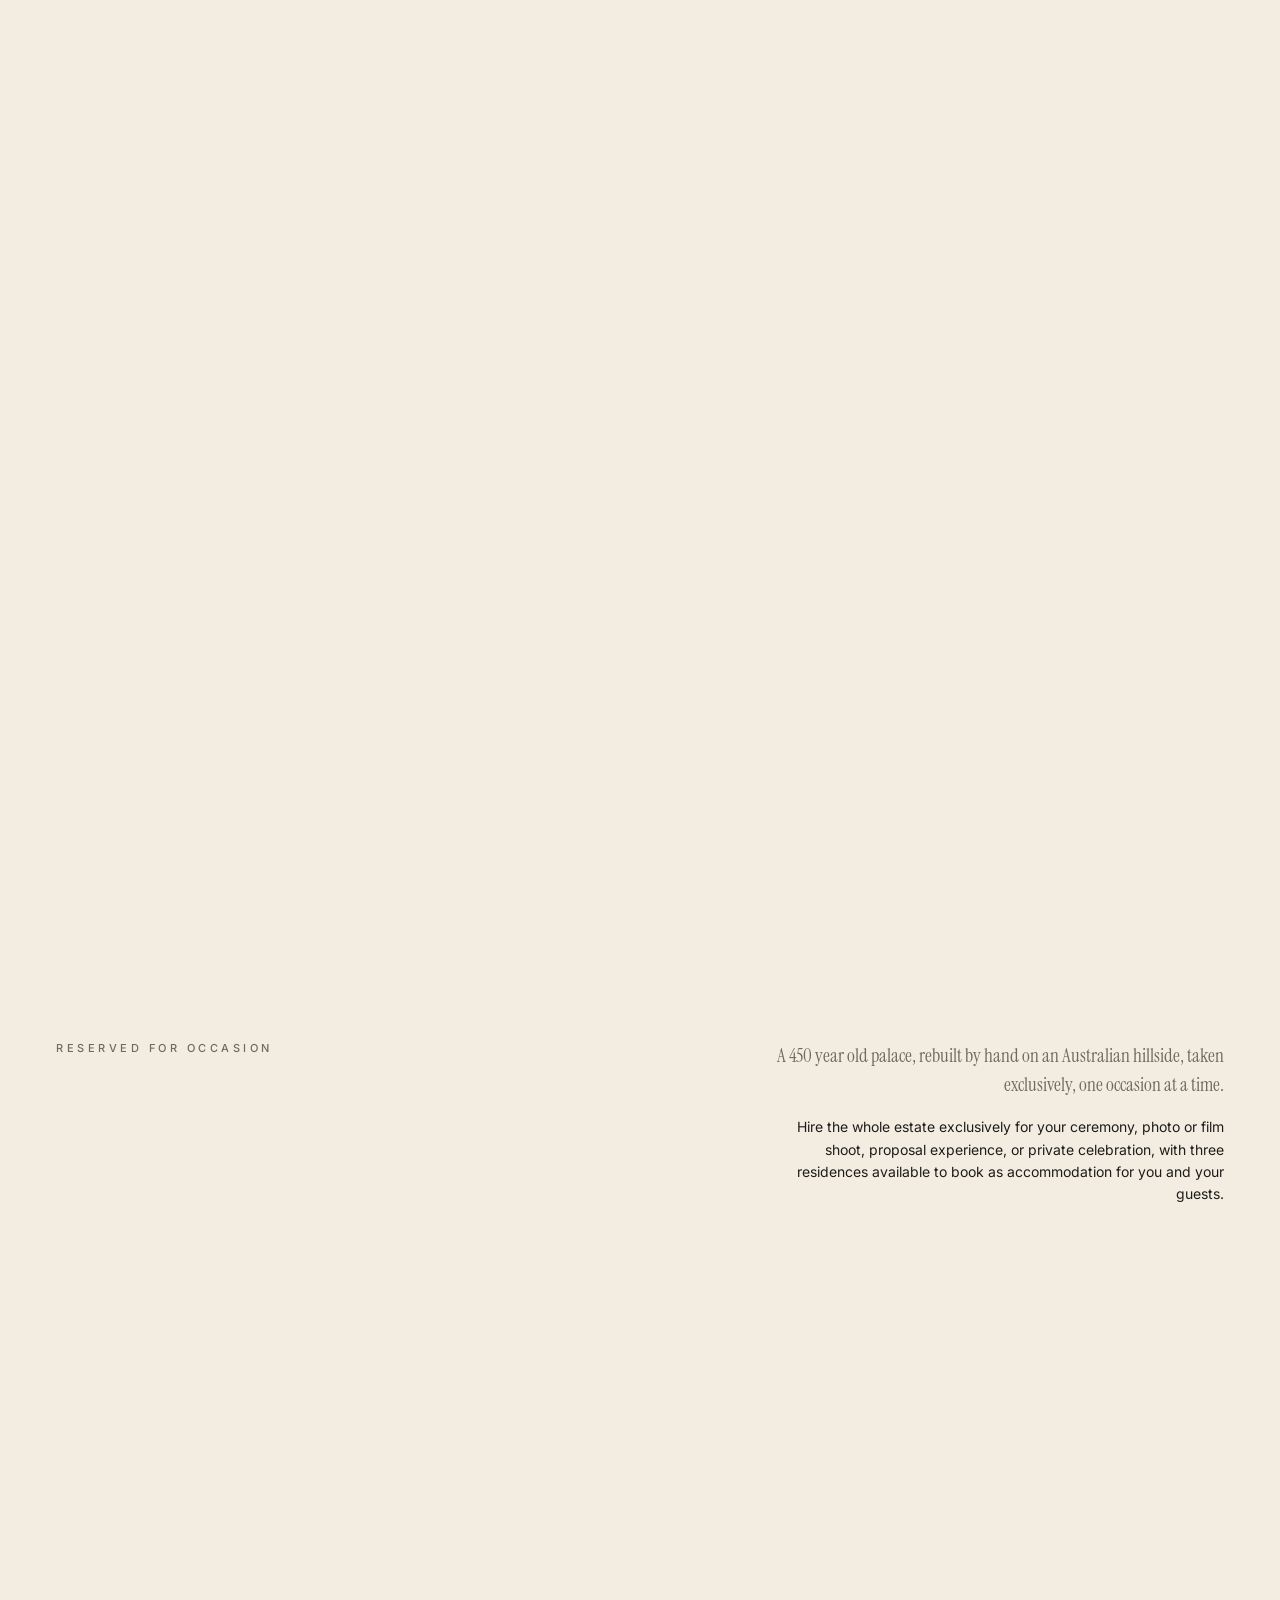
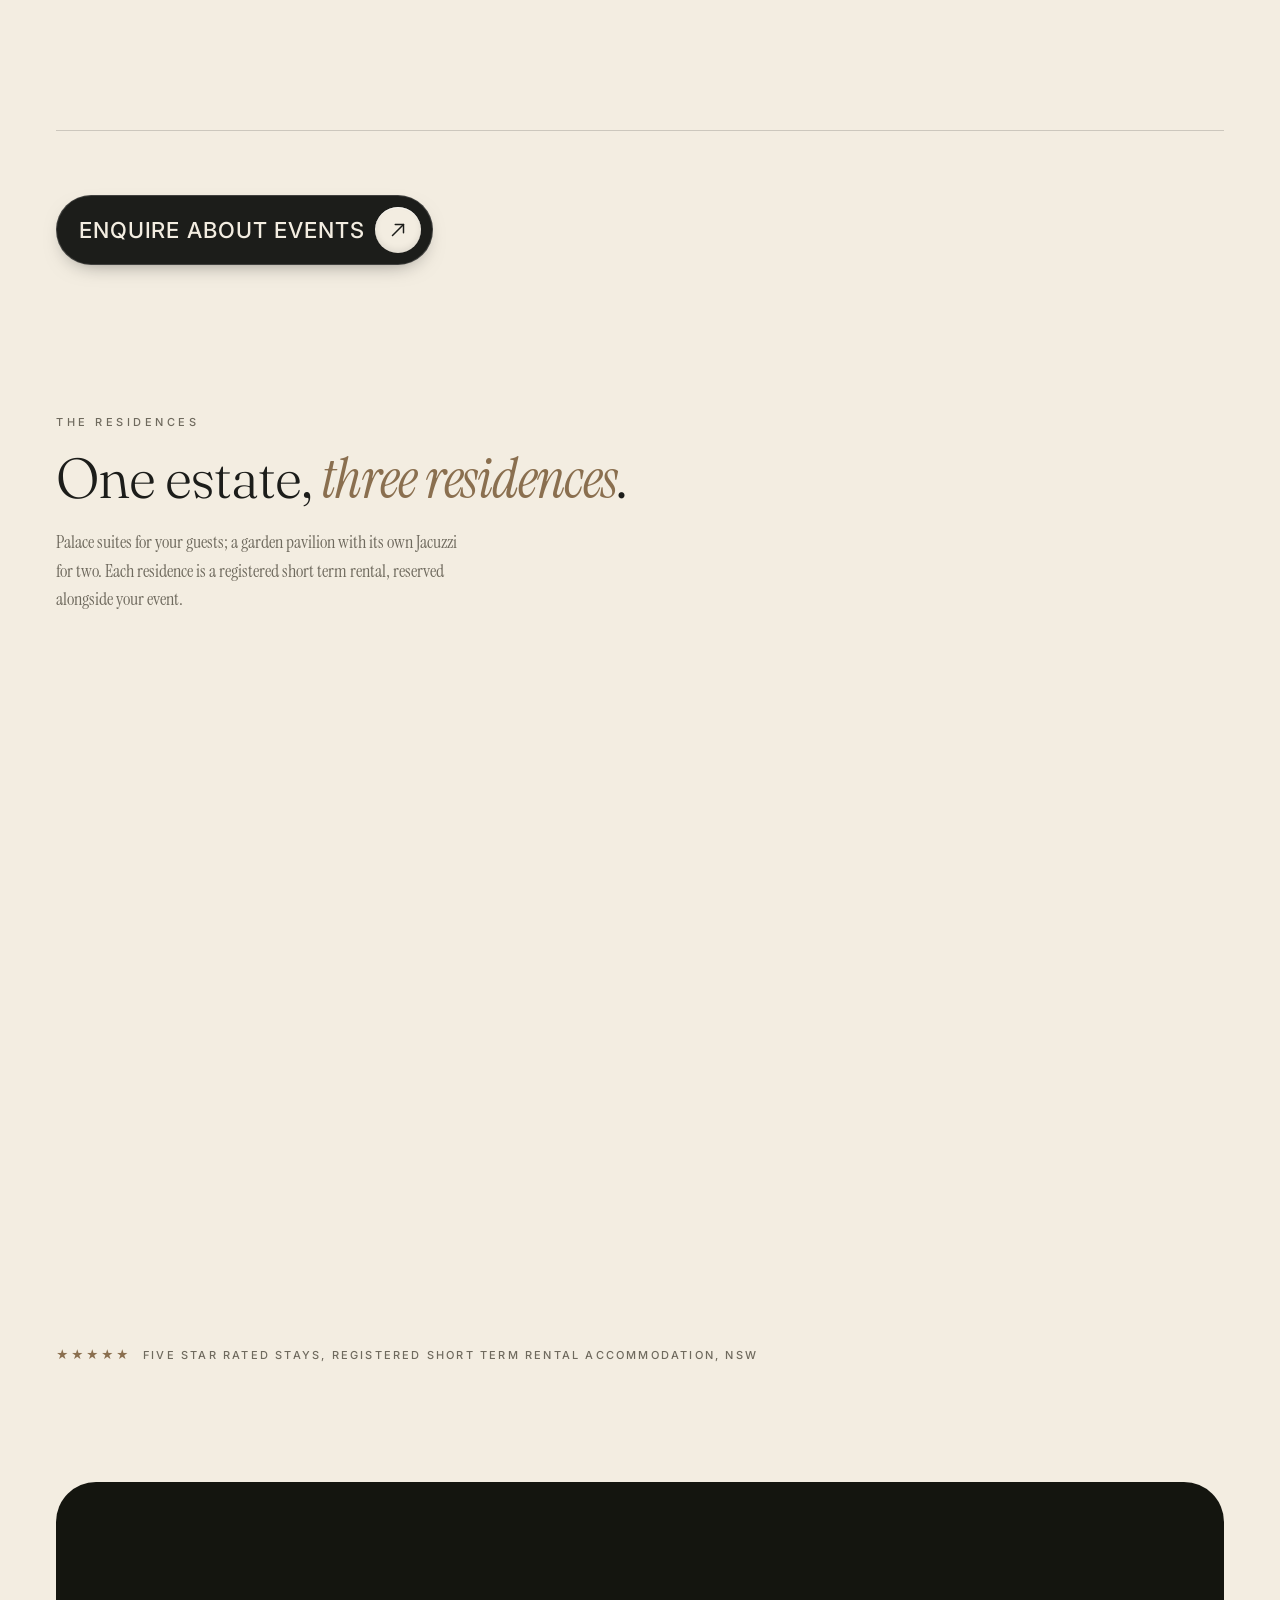
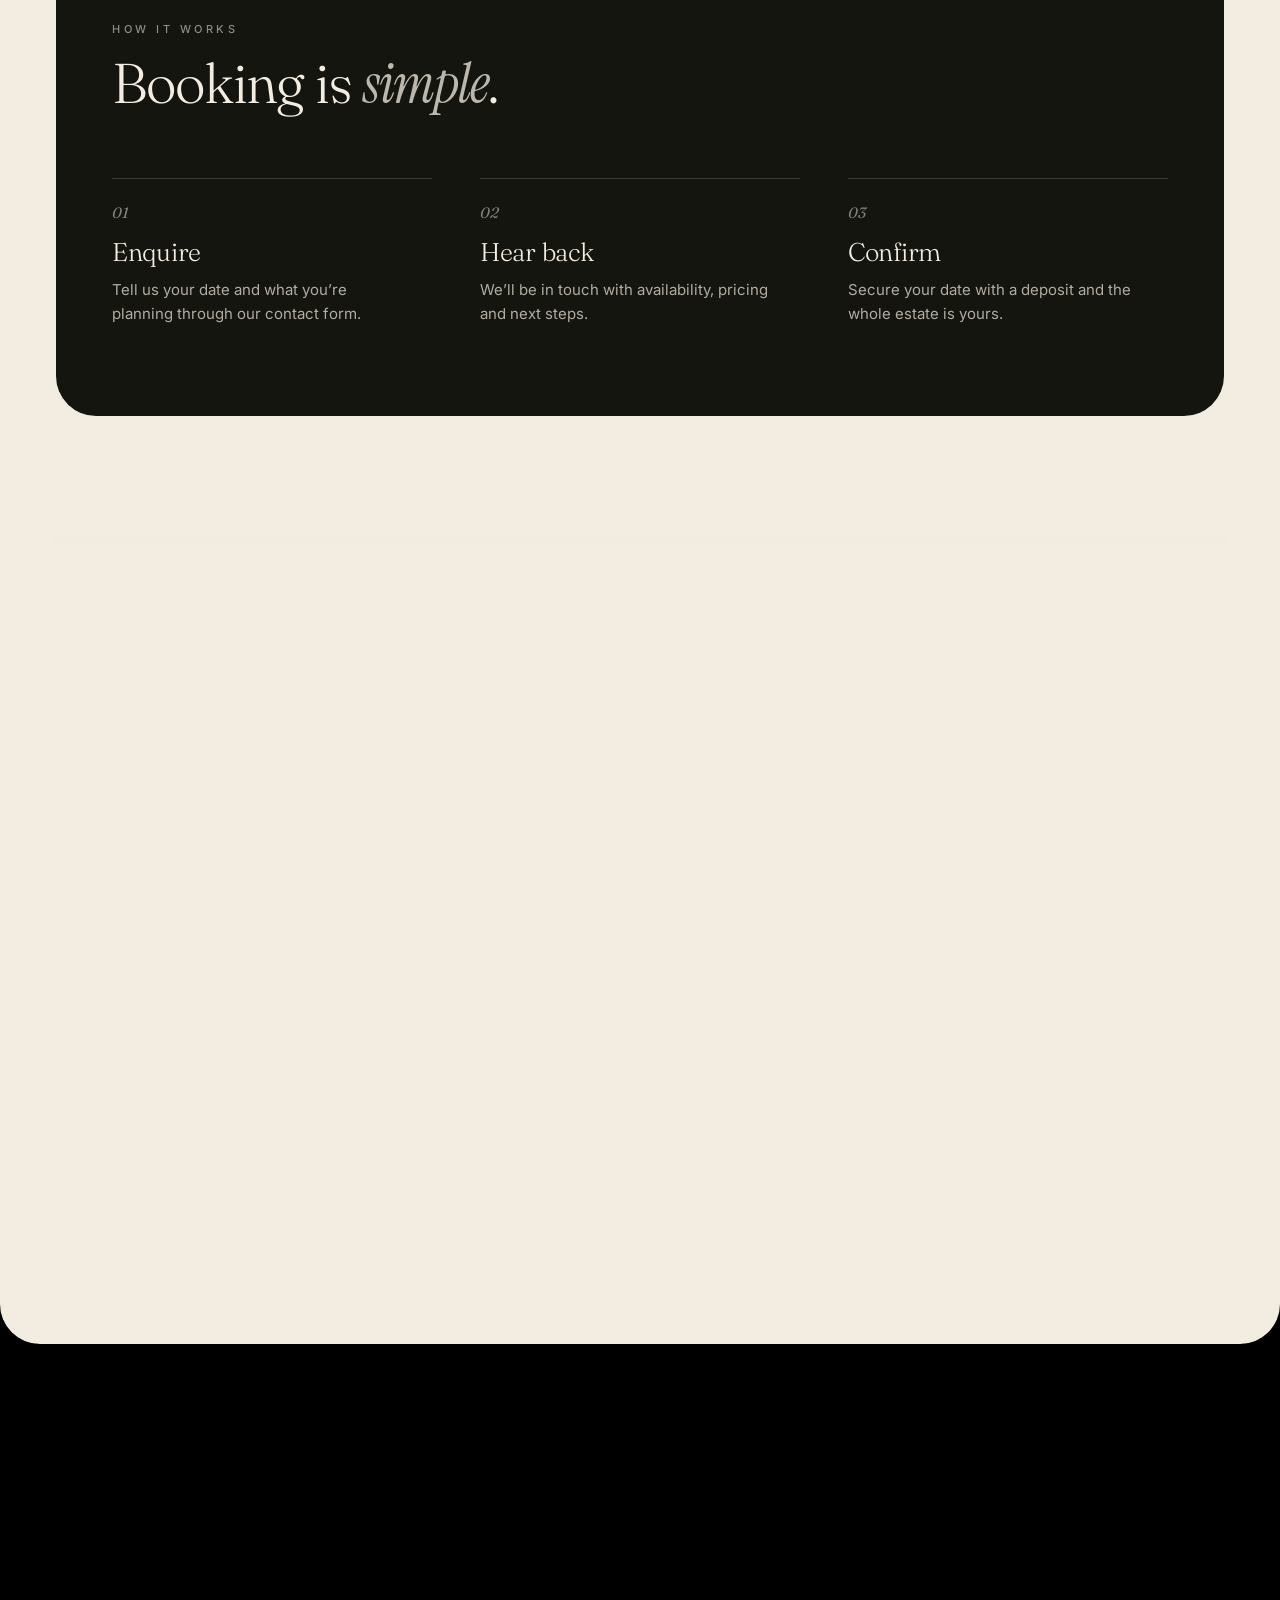
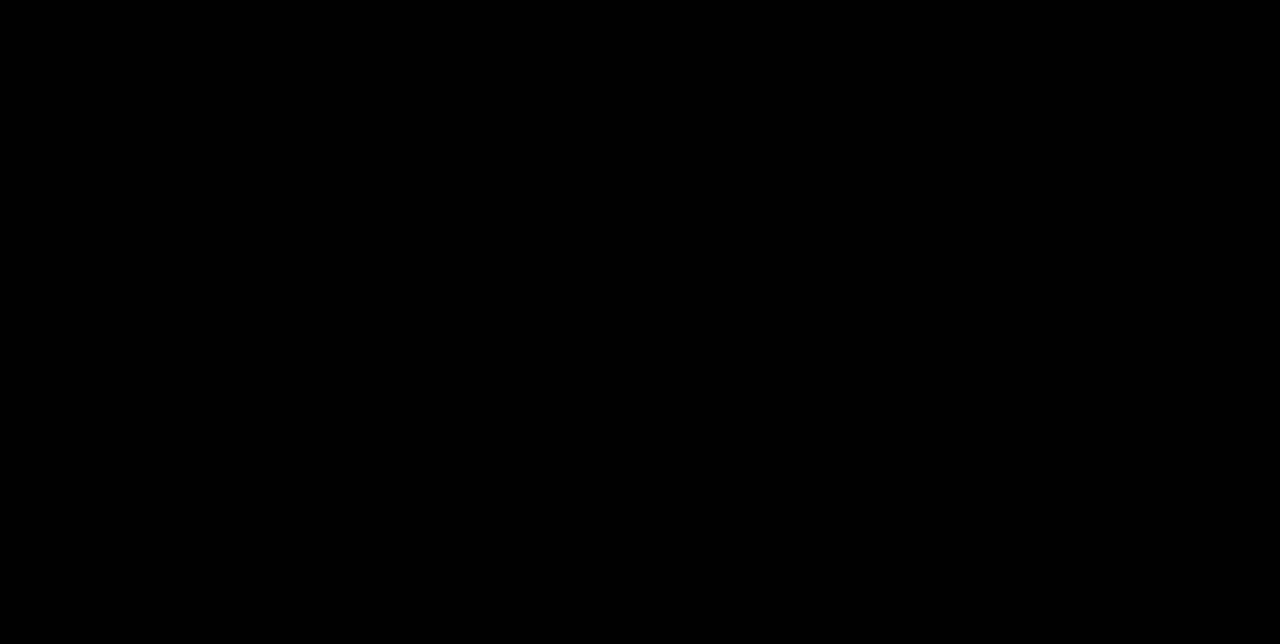
==== commit 4ad12685: "Remove Proposals from nav/footer; update occasion images and copy - Re-crops the Professional Beauty" ====
--- a/index.html
+++ b/index.html
@@ -119,10 +119,9 @@
         <li><a href="index.html" class="menu-link"><span class="menu-num">01</span><span class="menu-text">Home</span></a></li>
         <li><a href="pages/events.html" class="menu-link"><span class="menu-num">02</span><span class="menu-text">Ceremonies &amp; Events</span></a></li>
         <li><a href="pages/photoshoots.html" class="menu-link"><span class="menu-num">03</span><span class="menu-text">Photoshoots</span></a></li>
-        <li><a href="pages/proposals.html" class="menu-link"><span class="menu-num">04</span><span class="menu-text">Proposals</span></a></li>
-        <li><a href="pages/ourlovestory.html" class="menu-link"><span class="menu-num">05</span><span class="menu-text">Our Love Story</span></a></li>
-        <li><a href="pages/gallery.html" class="menu-link"><span class="menu-num">06</span><span class="menu-text">Gallery</span></a></li>
-        <li><a href="pages/contact.html" class="menu-link"><span class="menu-num">07</span><span class="menu-text">Contact</span></a></li>
+        <li><a href="pages/ourlovestory.html" class="menu-link"><span class="menu-num">04</span><span class="menu-text">Our Love Story</span></a></li>
+        <li><a href="pages/gallery.html" class="menu-link"><span class="menu-num">05</span><span class="menu-text">Gallery</span></a></li>
+        <li><a href="pages/contact.html" class="menu-link"><span class="menu-num">06</span><span class="menu-text">Contact</span></a></li>
       </ol>
 
       <div class="menu-foot">
@@ -256,7 +255,7 @@
       </header>
 
       <div class="occasions__list" id="occasionsList">
-        <a class="occasion" href="pages/events.html" data-label="Ceremonies">
+        <a class="occasion" href="pages/events.html#ceremonies-events" data-label="Ceremonies">
           <span class="occasion__thumb" aria-hidden="true"><img src="images/mainresidence/mainresidence5.webp" srcset="images/mainresidence/mainresidence5-640w.webp 640w, images/mainresidence/mainresidence5-1200w.webp 1200w, images/mainresidence/mainresidence5.webp 2000w" sizes="100vw" alt="" loading="lazy" decoding="async" /></span>
           <span class="occasion__num">01</span>
           <span class="occasion__title">Ceremonies <em>&amp; events</em></span>
@@ -286,7 +285,7 @@
           </span>
         </a>
 
-        <a class="occasion" href="pages/proposals.html" data-label="Proposals">
+        <a class="occasion" href="pages/events.html#milestones-proposals" data-label="Proposals">
           <span class="occasion__thumb" aria-hidden="true"><img src="images/mainresidence/mainresidence7.webp" srcset="images/mainresidence/mainresidence7-640w.webp 640w, images/mainresidence/mainresidence7-1200w.webp 1200w, images/mainresidence/mainresidence7.webp 2000w" sizes="100vw" alt="" loading="lazy" decoding="async" style="object-position: left center;" /></span>
           <span class="occasion__num">03</span>
           <span class="occasion__title">Proposals <em>&amp; milestones</em></span>
@@ -455,7 +454,6 @@
           <ul class="footer-col__list" role="list">
             <li><a href="pages/events.html">Ceremonies &amp; Events</a></li>
             <li><a href="pages/photoshoots.html">Photoshoots</a></li>
-            <li><a href="pages/proposals.html">Proposals</a></li>
             <li><a href="pages/ourlovestory.html">Our Love Story</a></li>
             <li><a href="pages/gallery.html">Gallery</a></li>
             <li><a href="index.html#residences">The Residences</a></li>
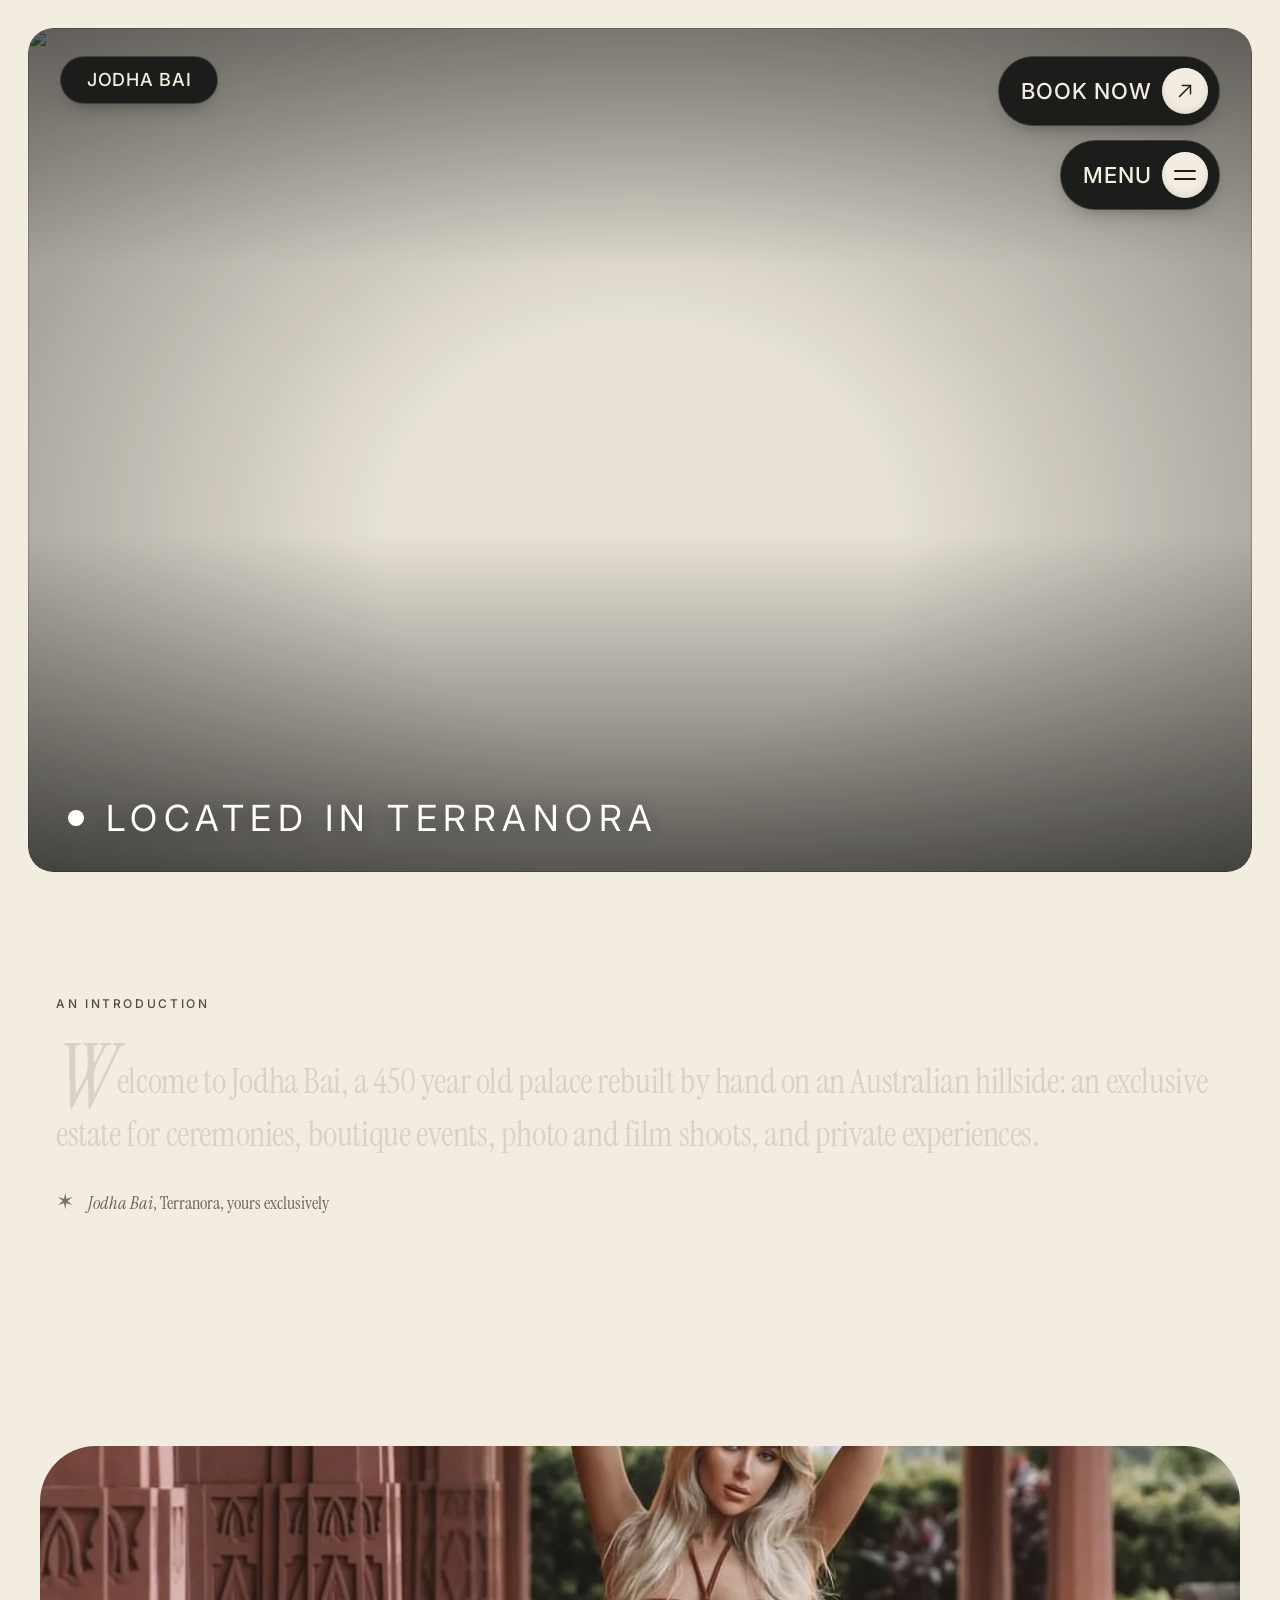
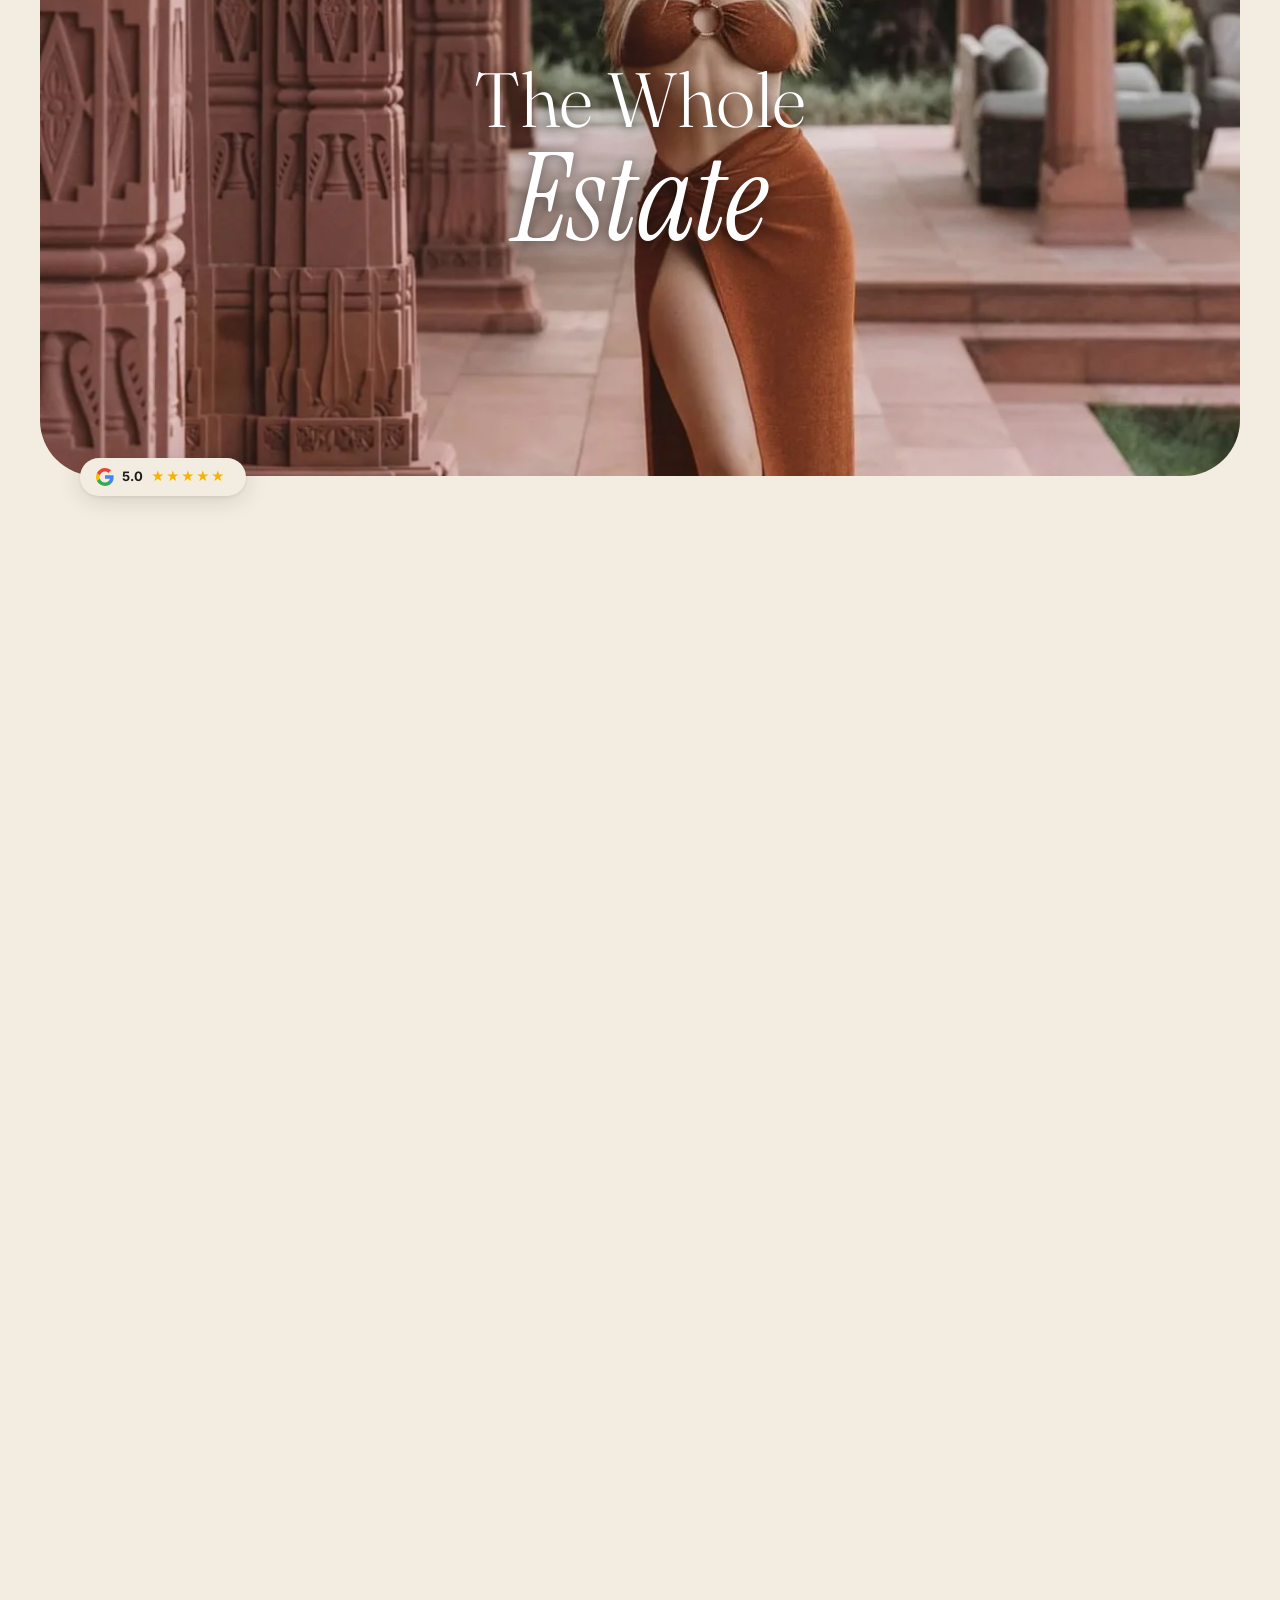
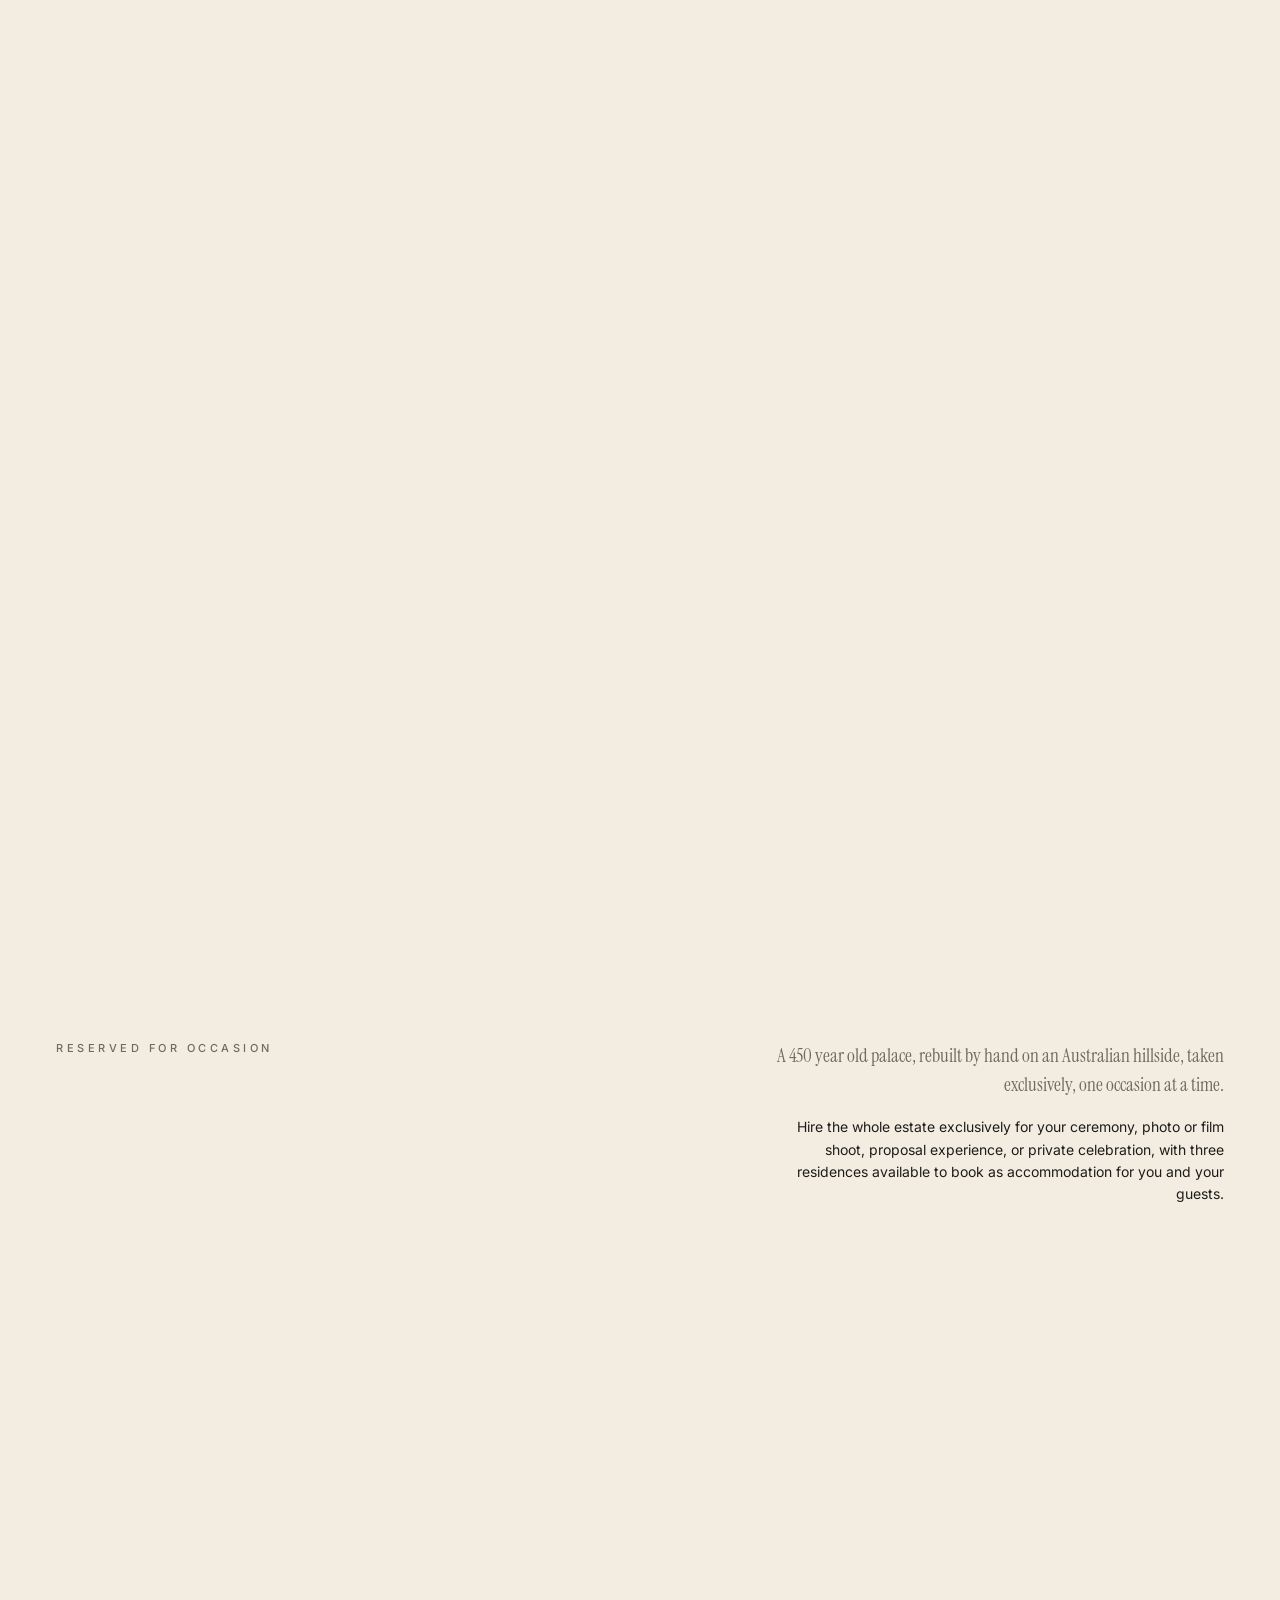
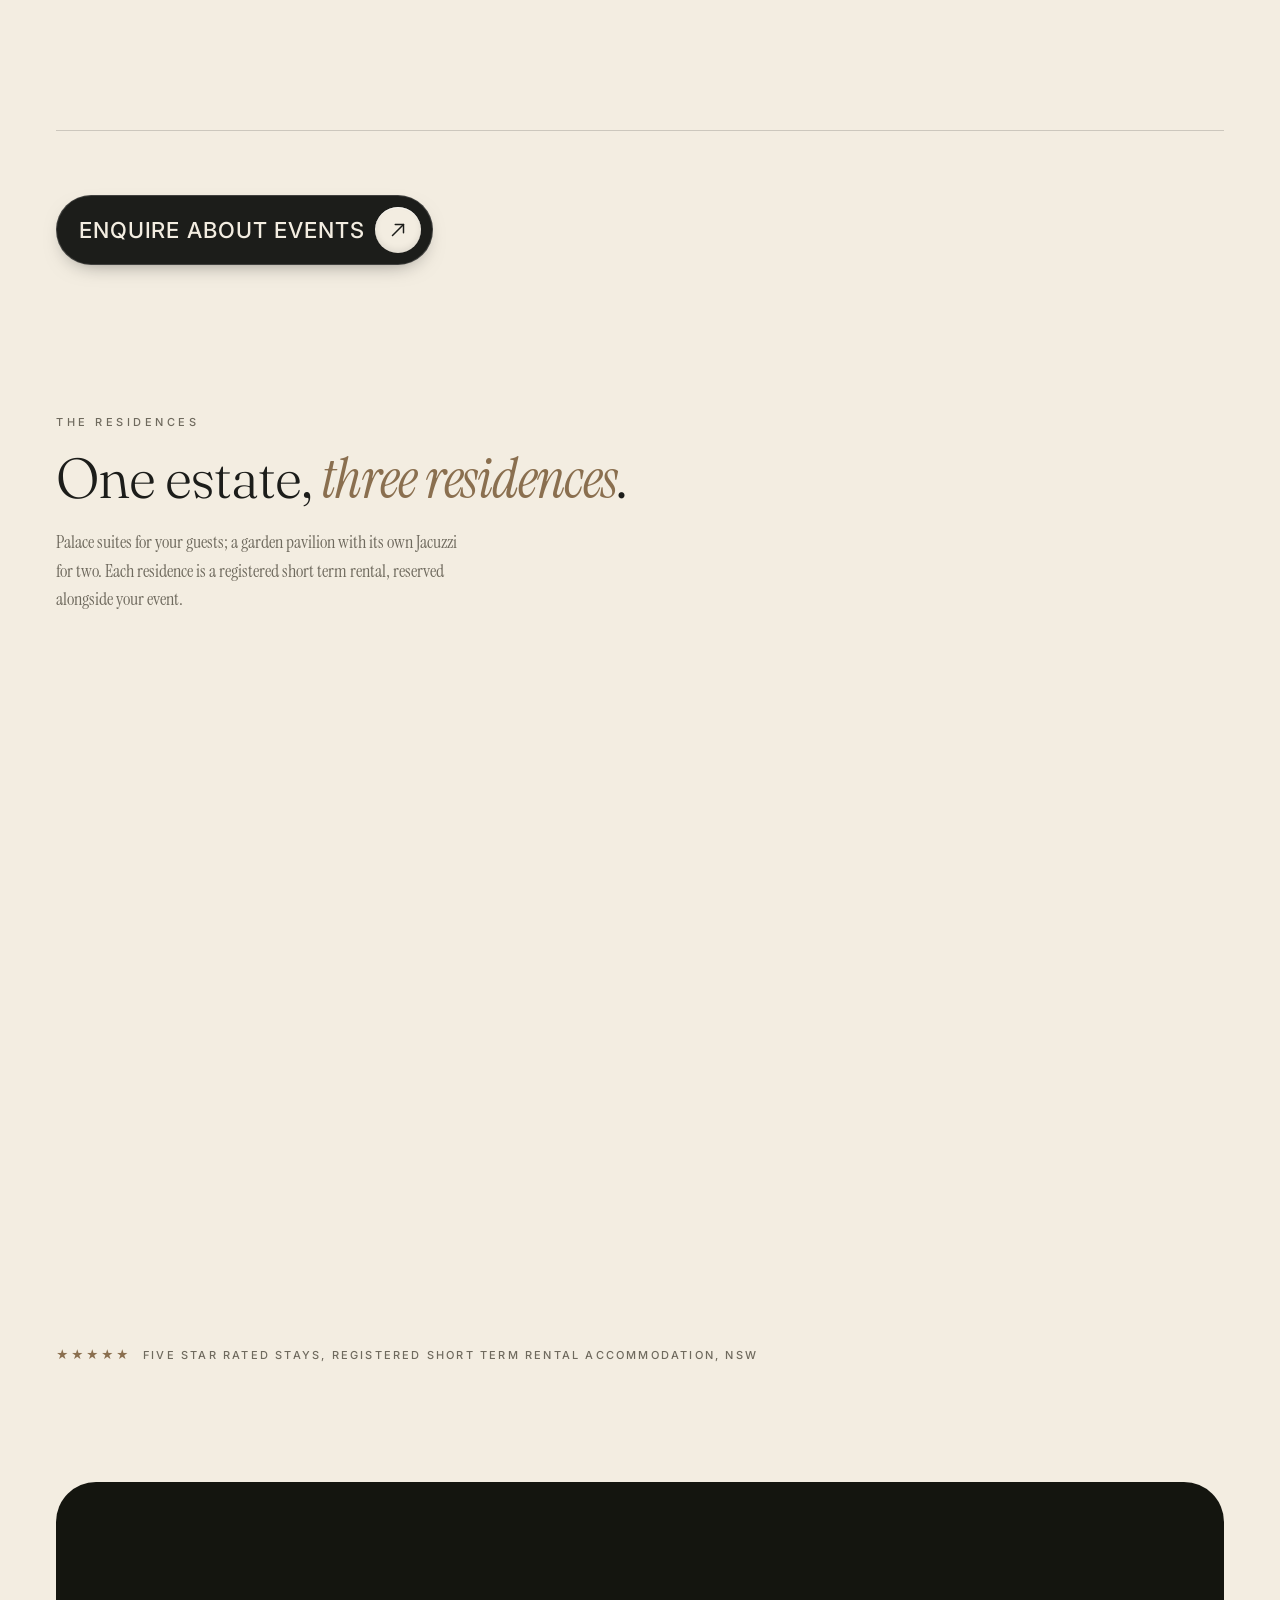
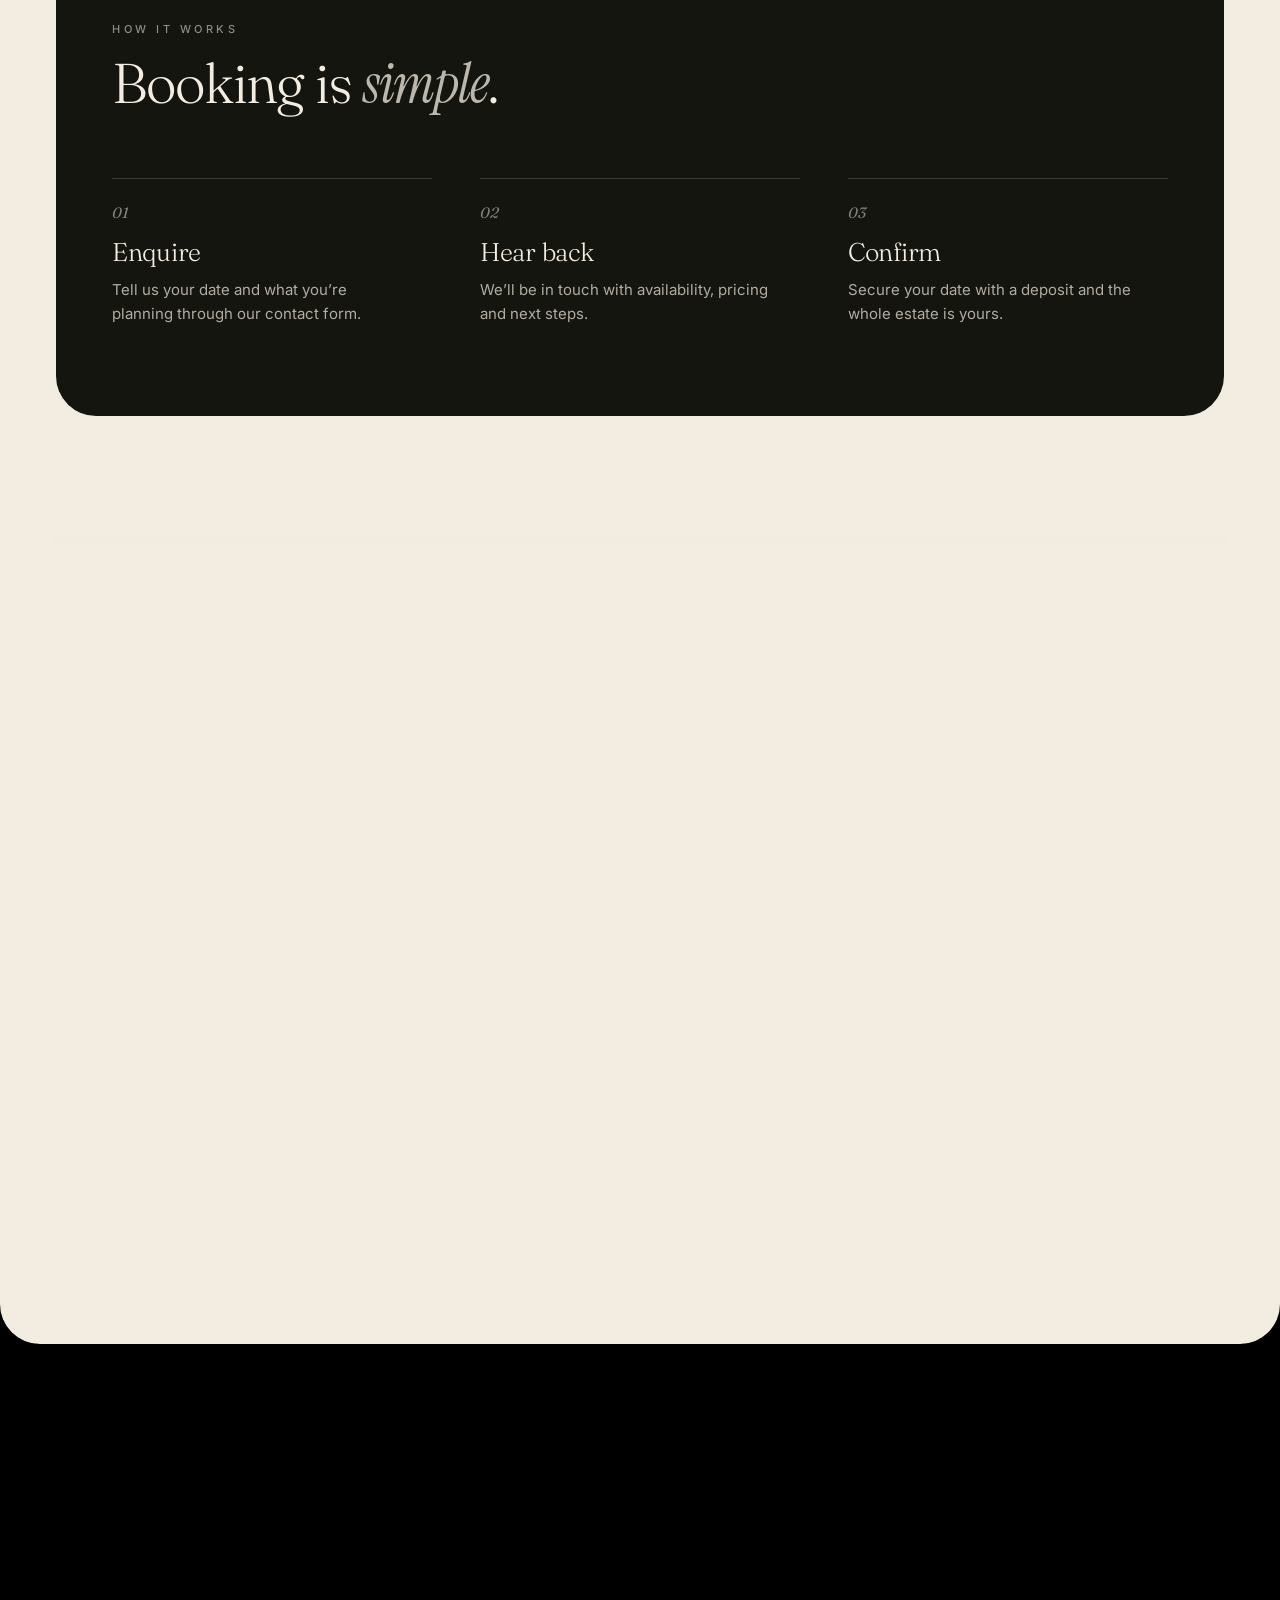
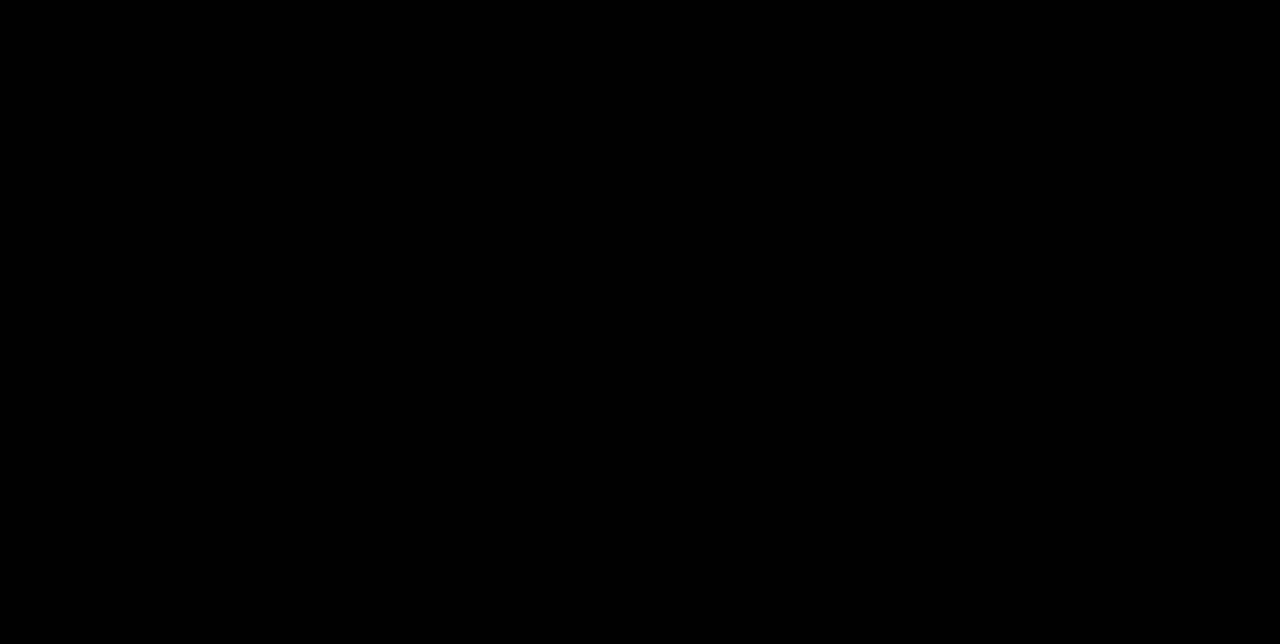
==== commit 0dd75674: "Swap homepage mosaic centre image to the amber dress editorial shot Also switches it onto the optimi" ====
--- a/index.html
+++ b/index.html
@@ -195,7 +195,7 @@
           <!-- Row 3 — centre row -->
           <figure class="zm-cell"><img loading="lazy" decoding="async" src="images/mainresidence/mainresidence11.webp" srcset="images/mainresidence/mainresidence11-640w.webp 640w, images/mainresidence/mainresidence11-1200w.webp 1200w, images/mainresidence/mainresidence11.webp 2000w" sizes="(max-width: 720px) 90vw, 1200px" alt="" /></figure>
           <figure class="zm-cell"><img loading="lazy" decoding="async" src="images/mainresidence/mainresidence12.webp" srcset="images/mainresidence/mainresidence12-640w.webp 640w, images/mainresidence/mainresidence12-1200w.webp 1200w, images/mainresidence/mainresidence12.webp 2000w" sizes="(max-width: 720px) 90vw, 1200px" alt="" /></figure>
-          <figure class="zm-cell zm-cell--center"><img loading="lazy" decoding="async" src="images/new/IMG_8368.PNG" sizes="(max-width: 720px) 90vw, 1200px" alt="Jodha Bai" /></figure>
+          <figure class="zm-cell zm-cell--center"><img loading="lazy" decoding="async" src="images/photoshoots/hero-left.webp" srcset="images/photoshoots/hero-left-640w.webp 640w, images/photoshoots/hero-left.webp 1179w" sizes="(max-width: 720px) 90vw, 1200px" alt="A model in an amber dress beneath the palace's scalloped archways" /></figure>
           <figure class="zm-cell"><img loading="lazy" decoding="async" src="images/mainresidence/mainresidence13.webp" srcset="images/mainresidence/mainresidence13-640w.webp 640w, images/mainresidence/mainresidence13-1200w.webp 1200w, images/mainresidence/mainresidence13.webp 2000w" sizes="(max-width: 720px) 90vw, 1200px" alt="" /></figure>
           <figure class="zm-cell"><img loading="lazy" decoding="async" src="images/mainresidence/mainresidence14.webp" srcset="images/mainresidence/mainresidence14-640w.webp 640w, images/mainresidence/mainresidence14-1200w.webp 1200w, images/mainresidence/mainresidence14.webp 2000w" sizes="(max-width: 720px) 90vw, 1200px" alt="" /></figure>
           <!-- Row 4 -->
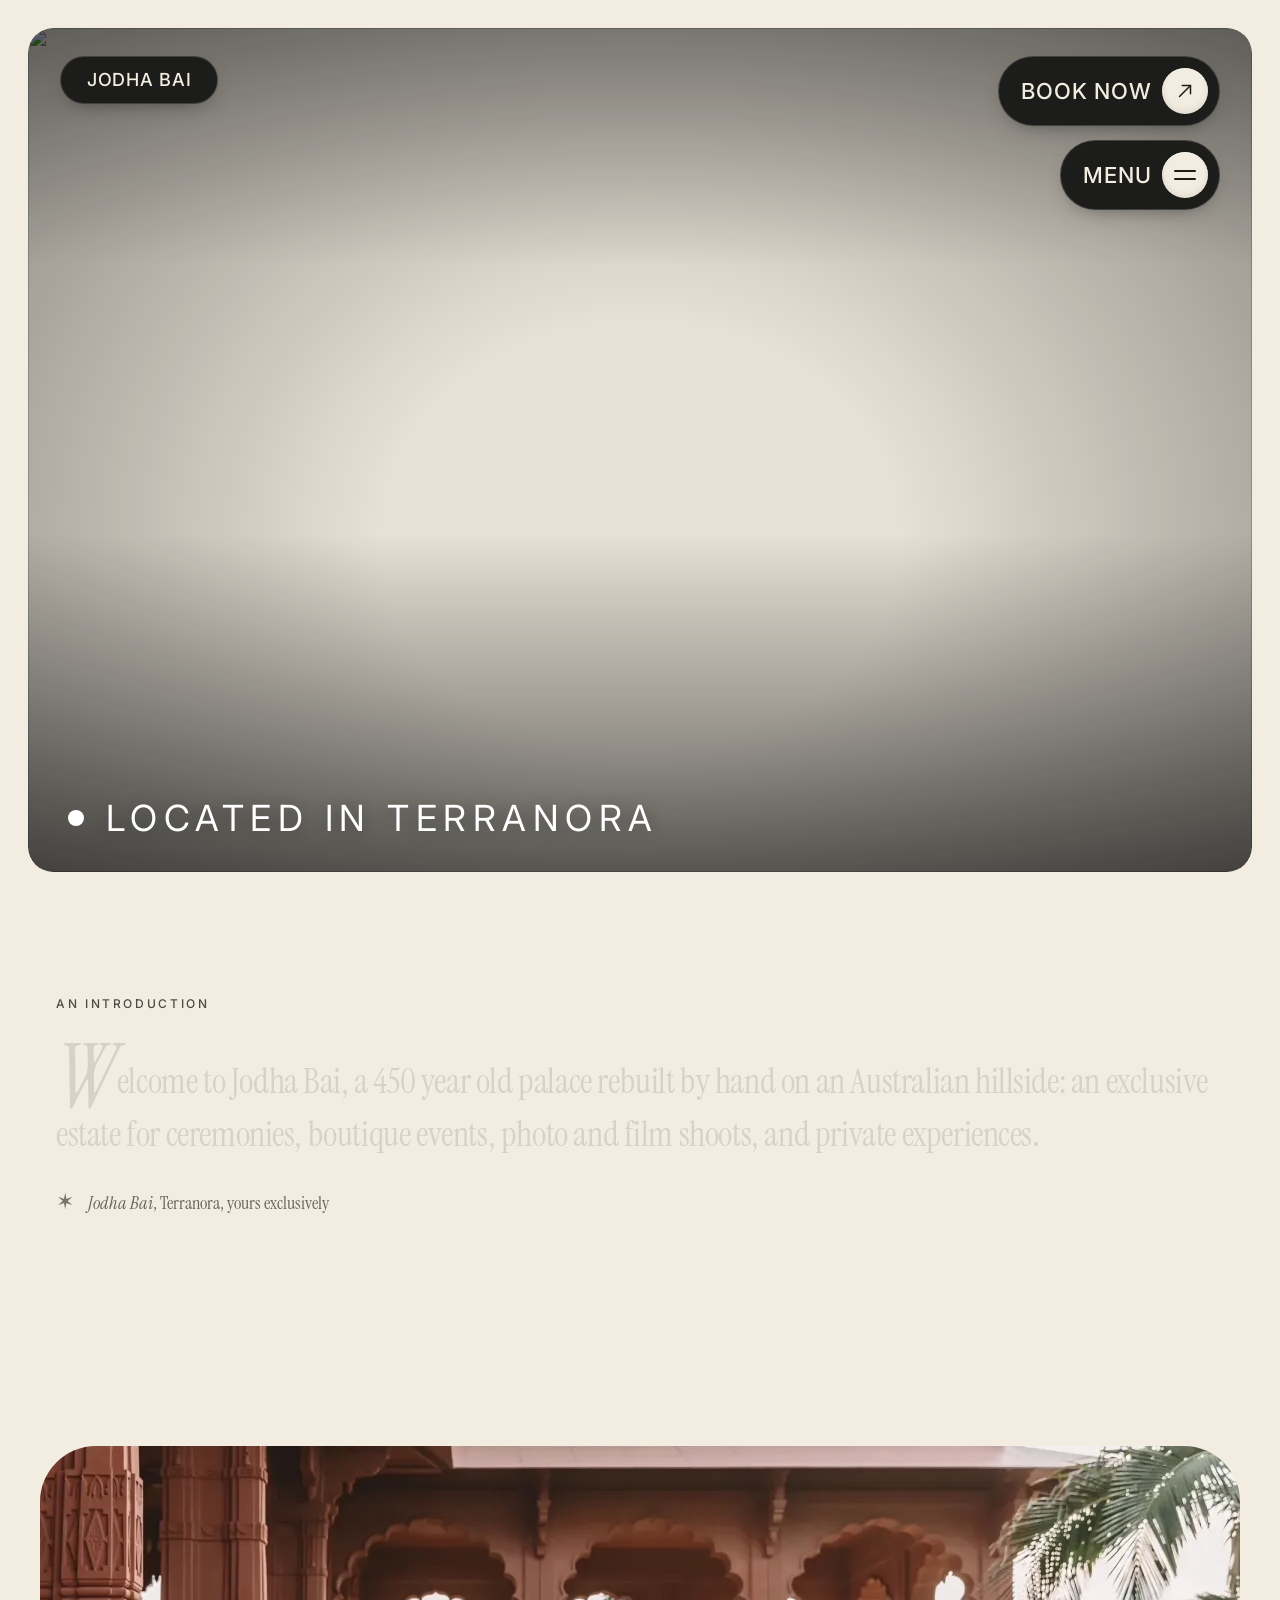
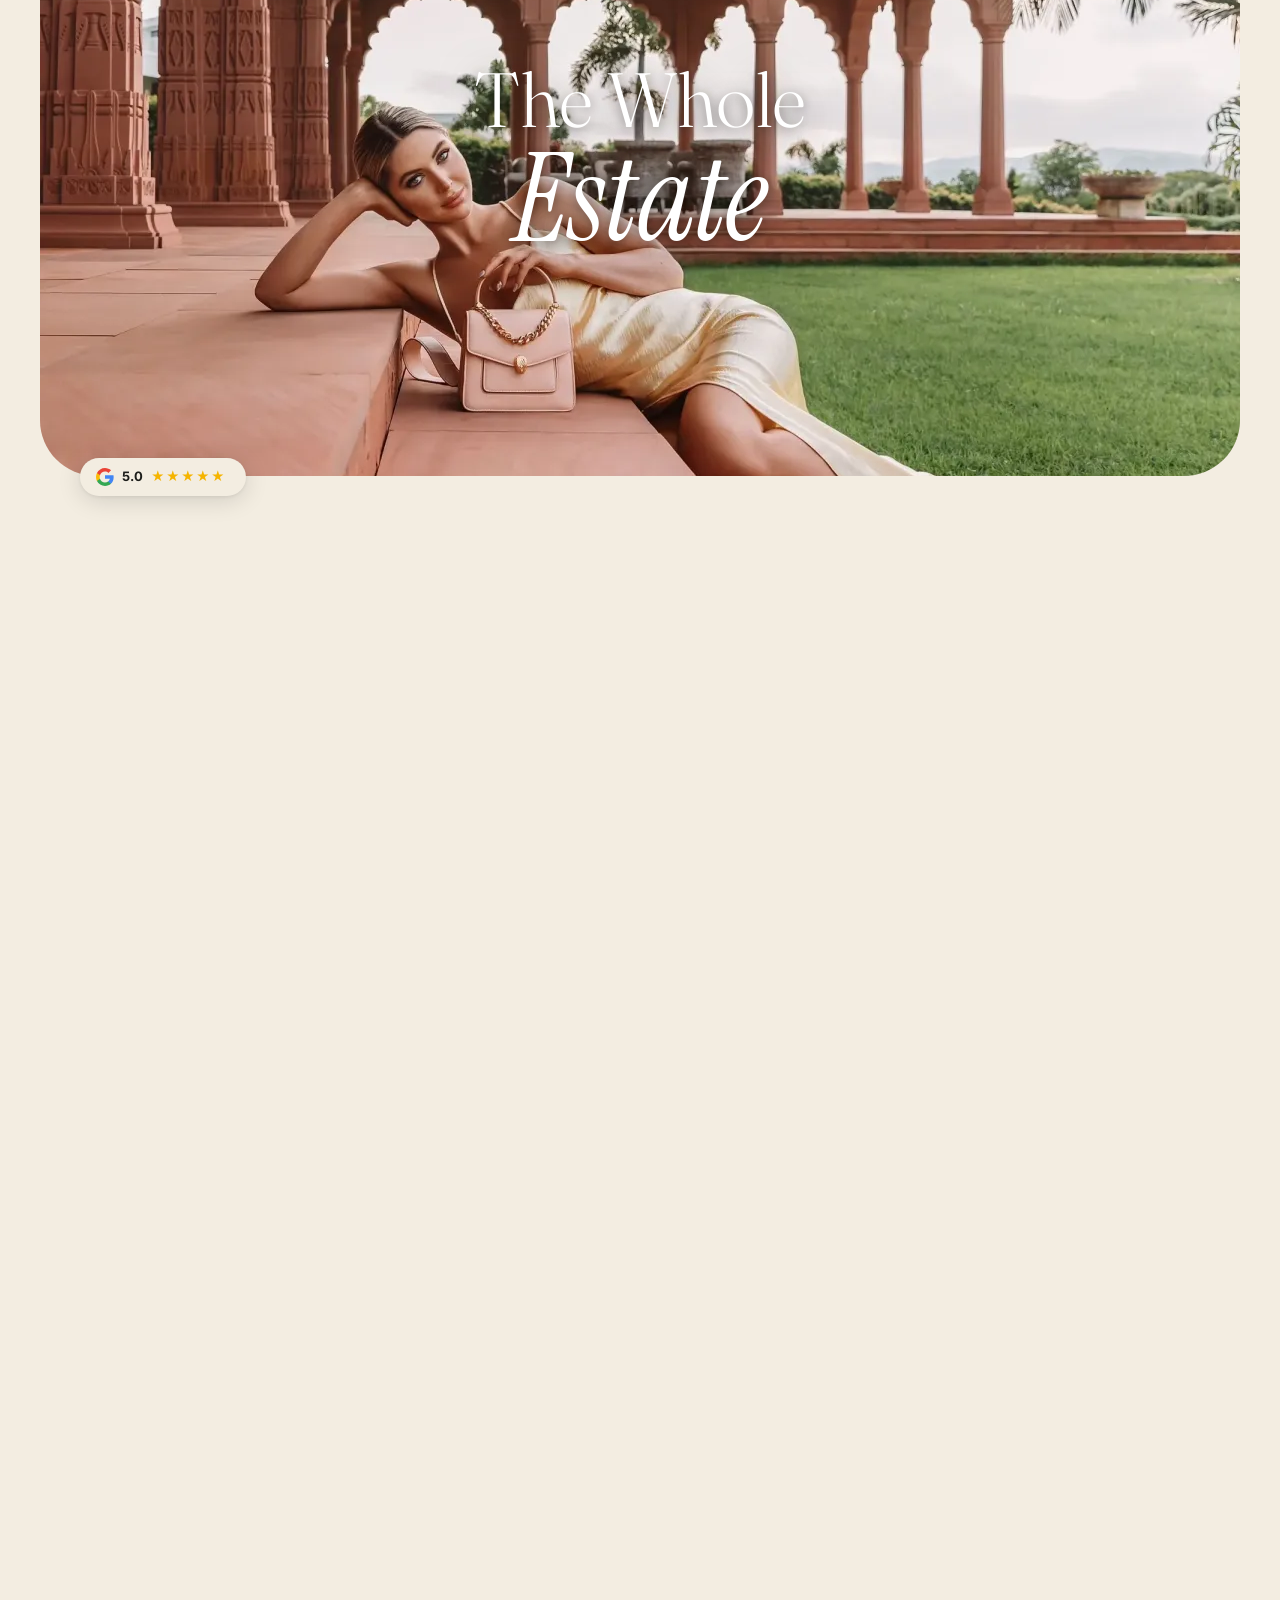
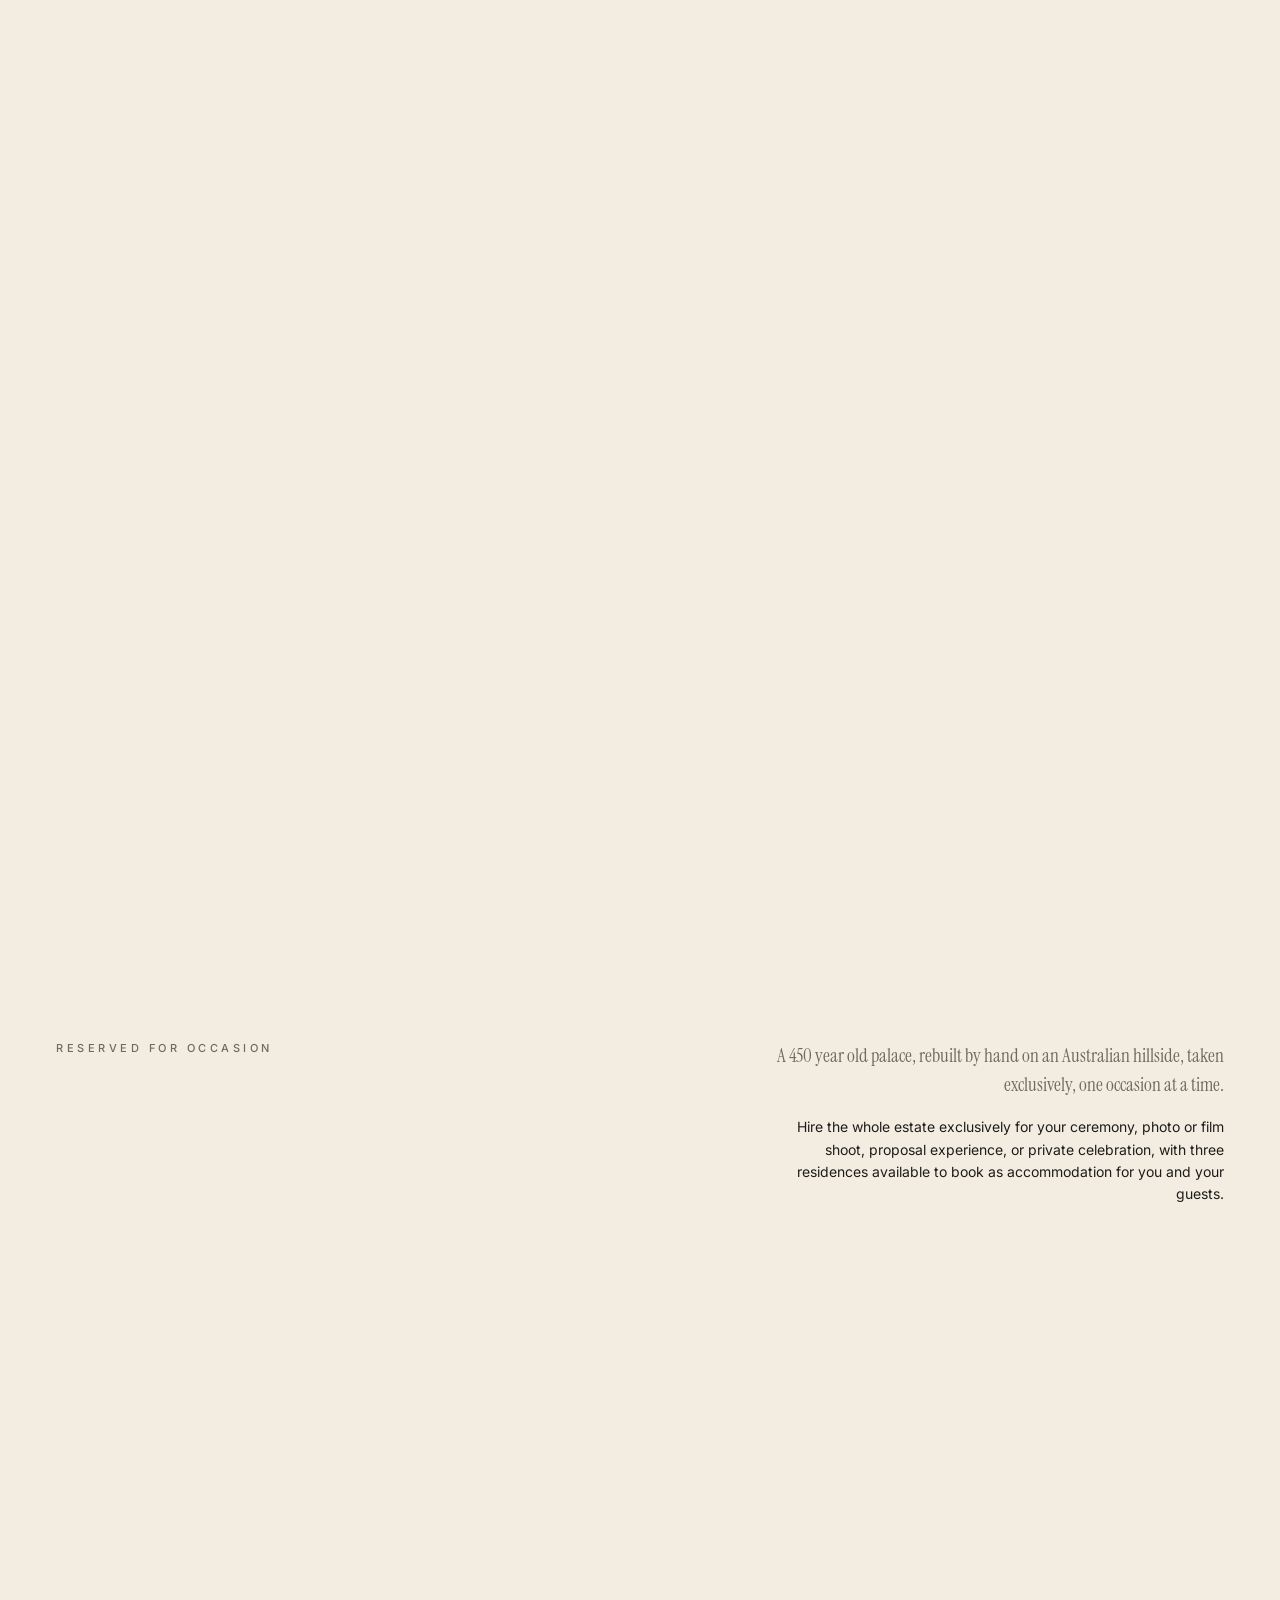
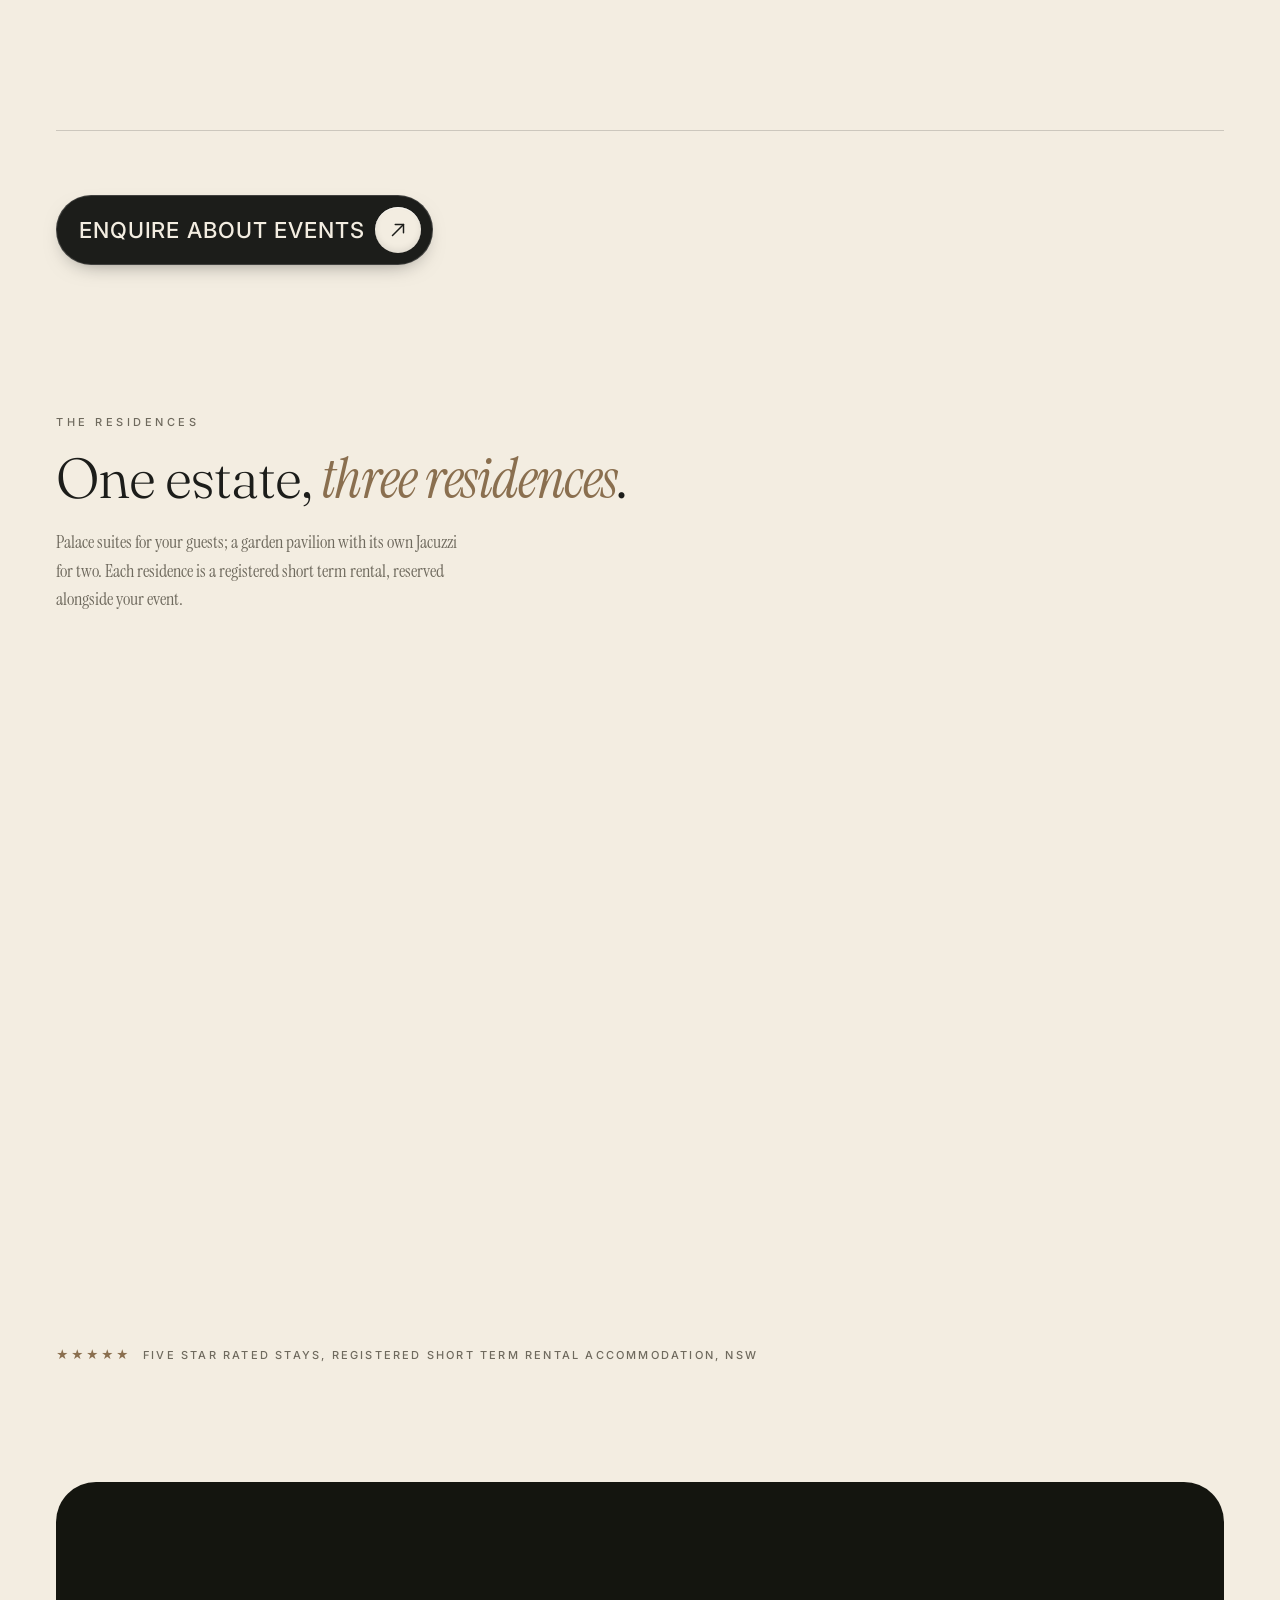
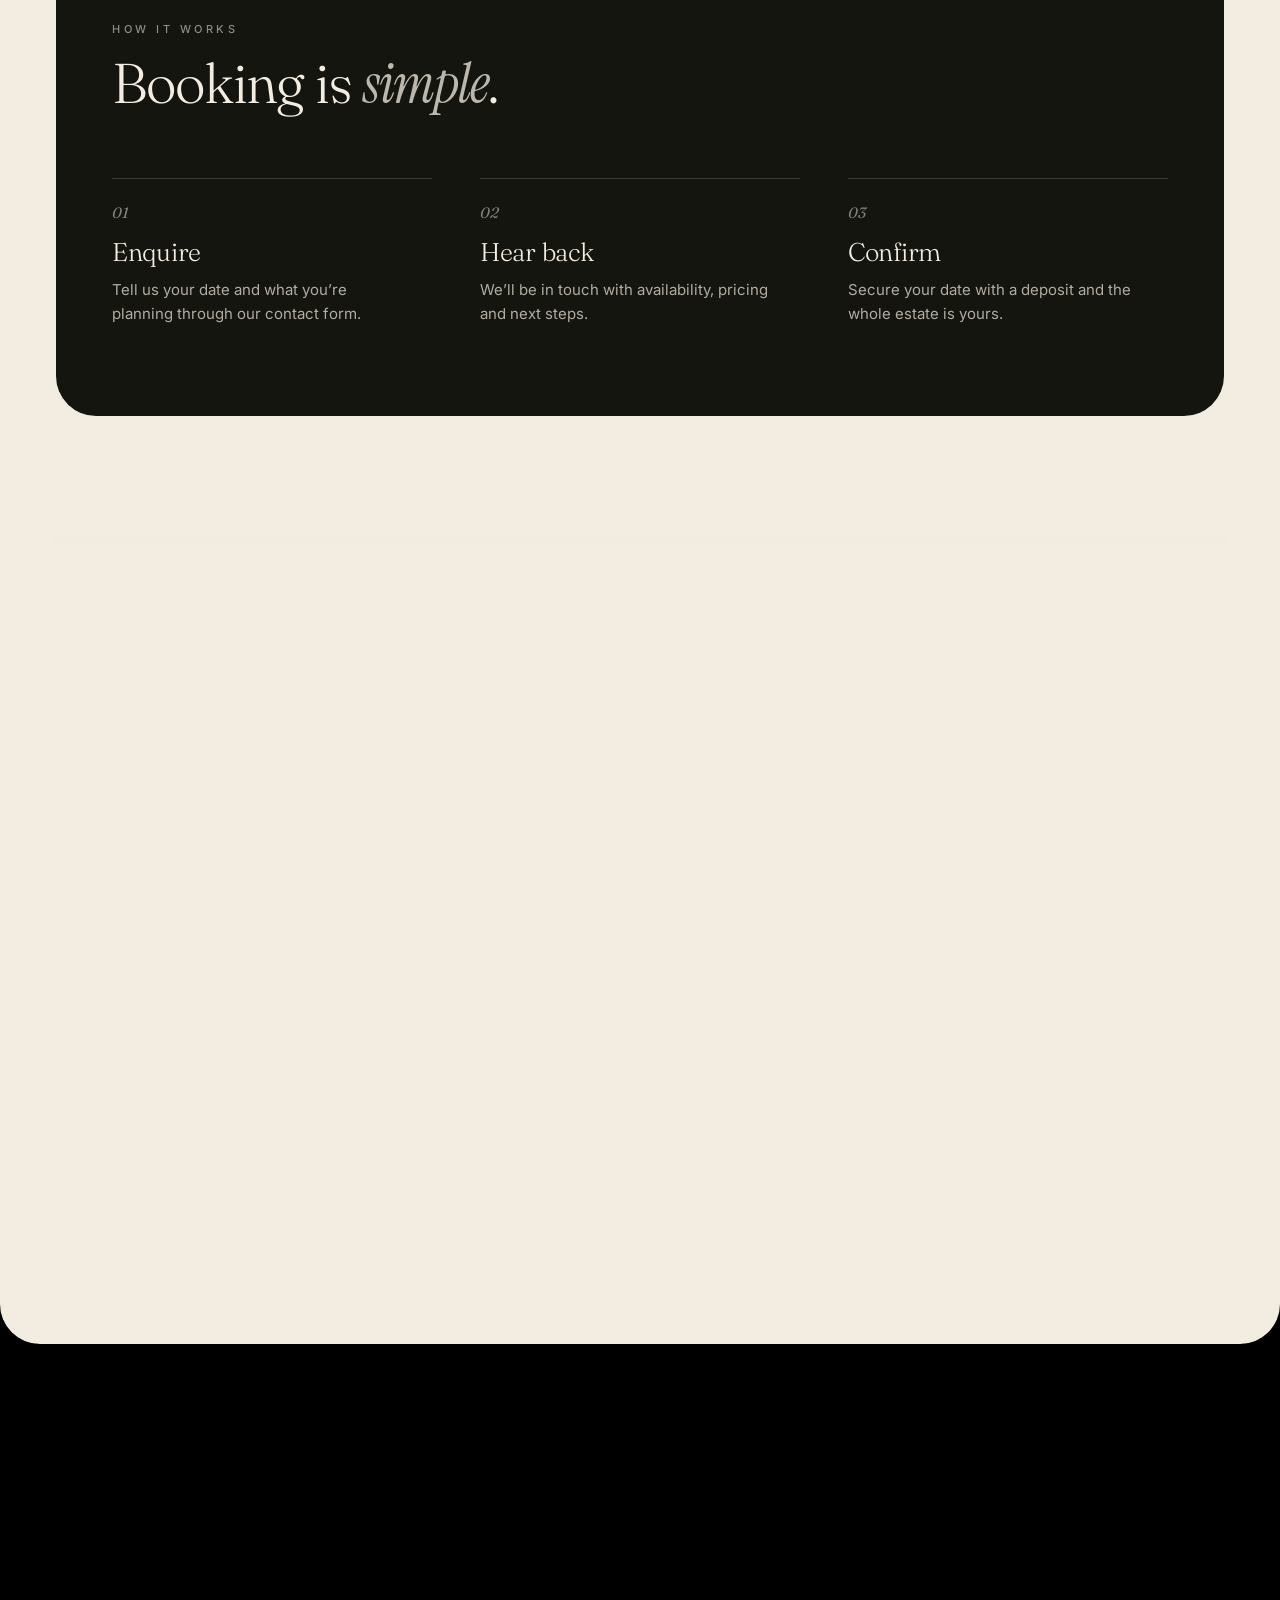
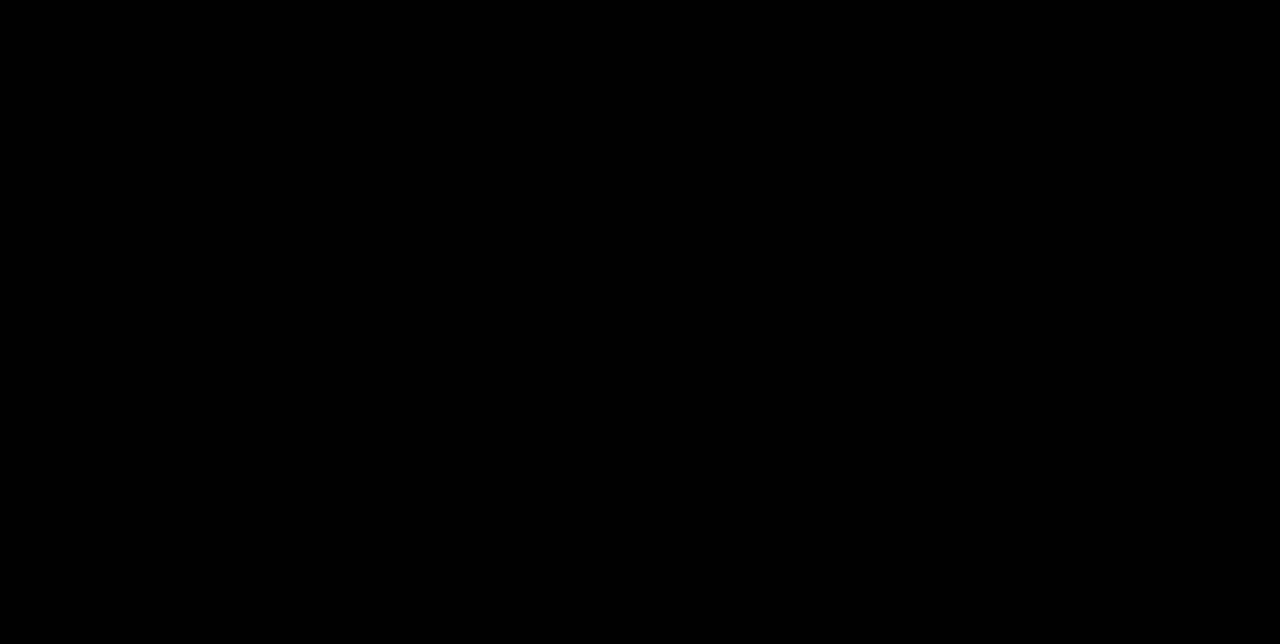
==== commit 6aaaad46: "Swap homepage mosaic centre image again" ====
--- a/index.html
+++ b/index.html
@@ -195,7 +195,7 @@
           <!-- Row 3 — centre row -->
           <figure class="zm-cell"><img loading="lazy" decoding="async" src="images/mainresidence/mainresidence11.webp" srcset="images/mainresidence/mainresidence11-640w.webp 640w, images/mainresidence/mainresidence11-1200w.webp 1200w, images/mainresidence/mainresidence11.webp 2000w" sizes="(max-width: 720px) 90vw, 1200px" alt="" /></figure>
           <figure class="zm-cell"><img loading="lazy" decoding="async" src="images/mainresidence/mainresidence12.webp" srcset="images/mainresidence/mainresidence12-640w.webp 640w, images/mainresidence/mainresidence12-1200w.webp 1200w, images/mainresidence/mainresidence12.webp 2000w" sizes="(max-width: 720px) 90vw, 1200px" alt="" /></figure>
-          <figure class="zm-cell zm-cell--center"><img loading="lazy" decoding="async" src="images/photoshoots/hero-left.webp" srcset="images/photoshoots/hero-left-640w.webp 640w, images/photoshoots/hero-left.webp 1179w" sizes="(max-width: 720px) 90vw, 1200px" alt="A model in an amber dress beneath the palace's scalloped archways" /></figure>
+          <figure class="zm-cell zm-cell--center"><img loading="lazy" decoding="async" src="images/mainresidence/mainresidence24.webp" srcset="images/mainresidence/mainresidence24-640w.webp 640w, images/mainresidence/mainresidence24-1200w.webp 1200w, images/mainresidence/mainresidence24.webp 2000w" sizes="(max-width: 720px) 90vw, 1200px" alt="A model reclining on the verandah steps beneath the palace's scalloped archways" /></figure>
           <figure class="zm-cell"><img loading="lazy" decoding="async" src="images/mainresidence/mainresidence13.webp" srcset="images/mainresidence/mainresidence13-640w.webp 640w, images/mainresidence/mainresidence13-1200w.webp 1200w, images/mainresidence/mainresidence13.webp 2000w" sizes="(max-width: 720px) 90vw, 1200px" alt="" /></figure>
           <figure class="zm-cell"><img loading="lazy" decoding="async" src="images/mainresidence/mainresidence14.webp" srcset="images/mainresidence/mainresidence14-640w.webp 640w, images/mainresidence/mainresidence14-1200w.webp 1200w, images/mainresidence/mainresidence14.webp 2000w" sizes="(max-width: 720px) 90vw, 1200px" alt="" /></figure>
           <!-- Row 4 -->
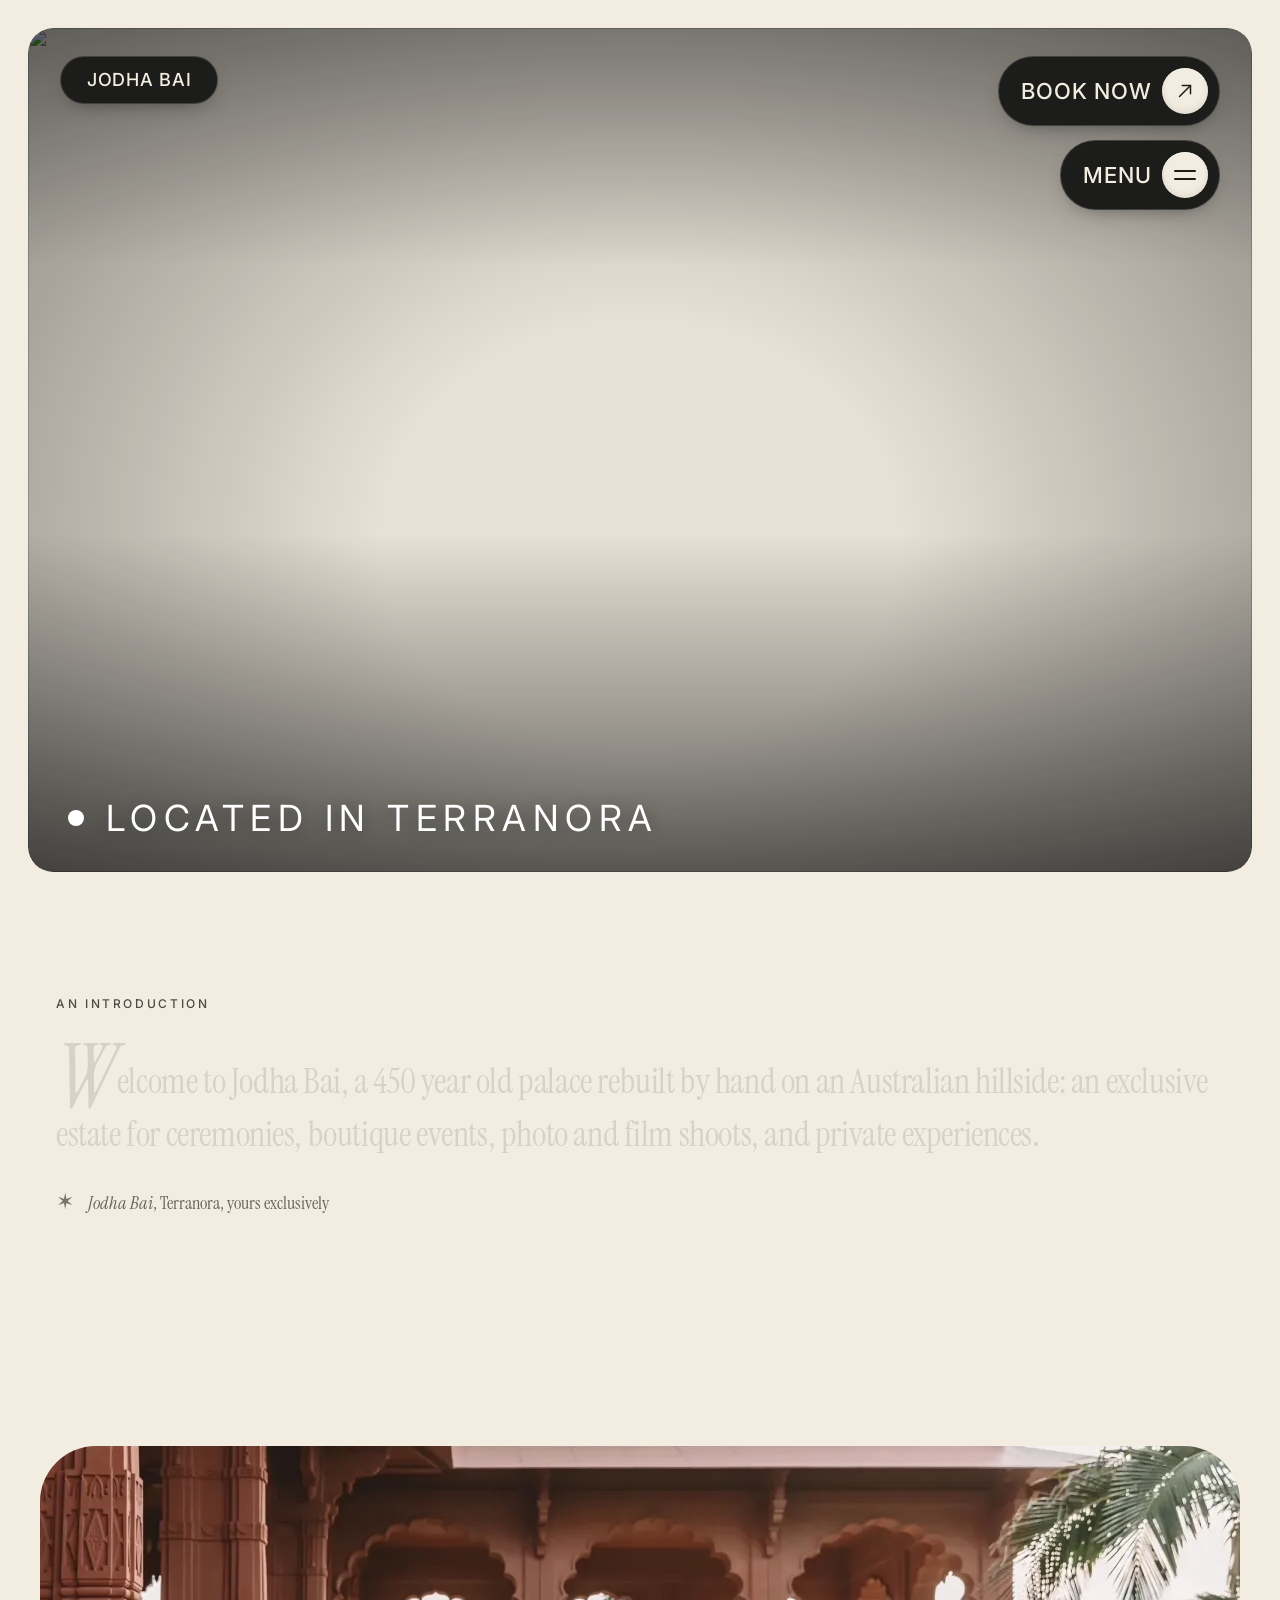
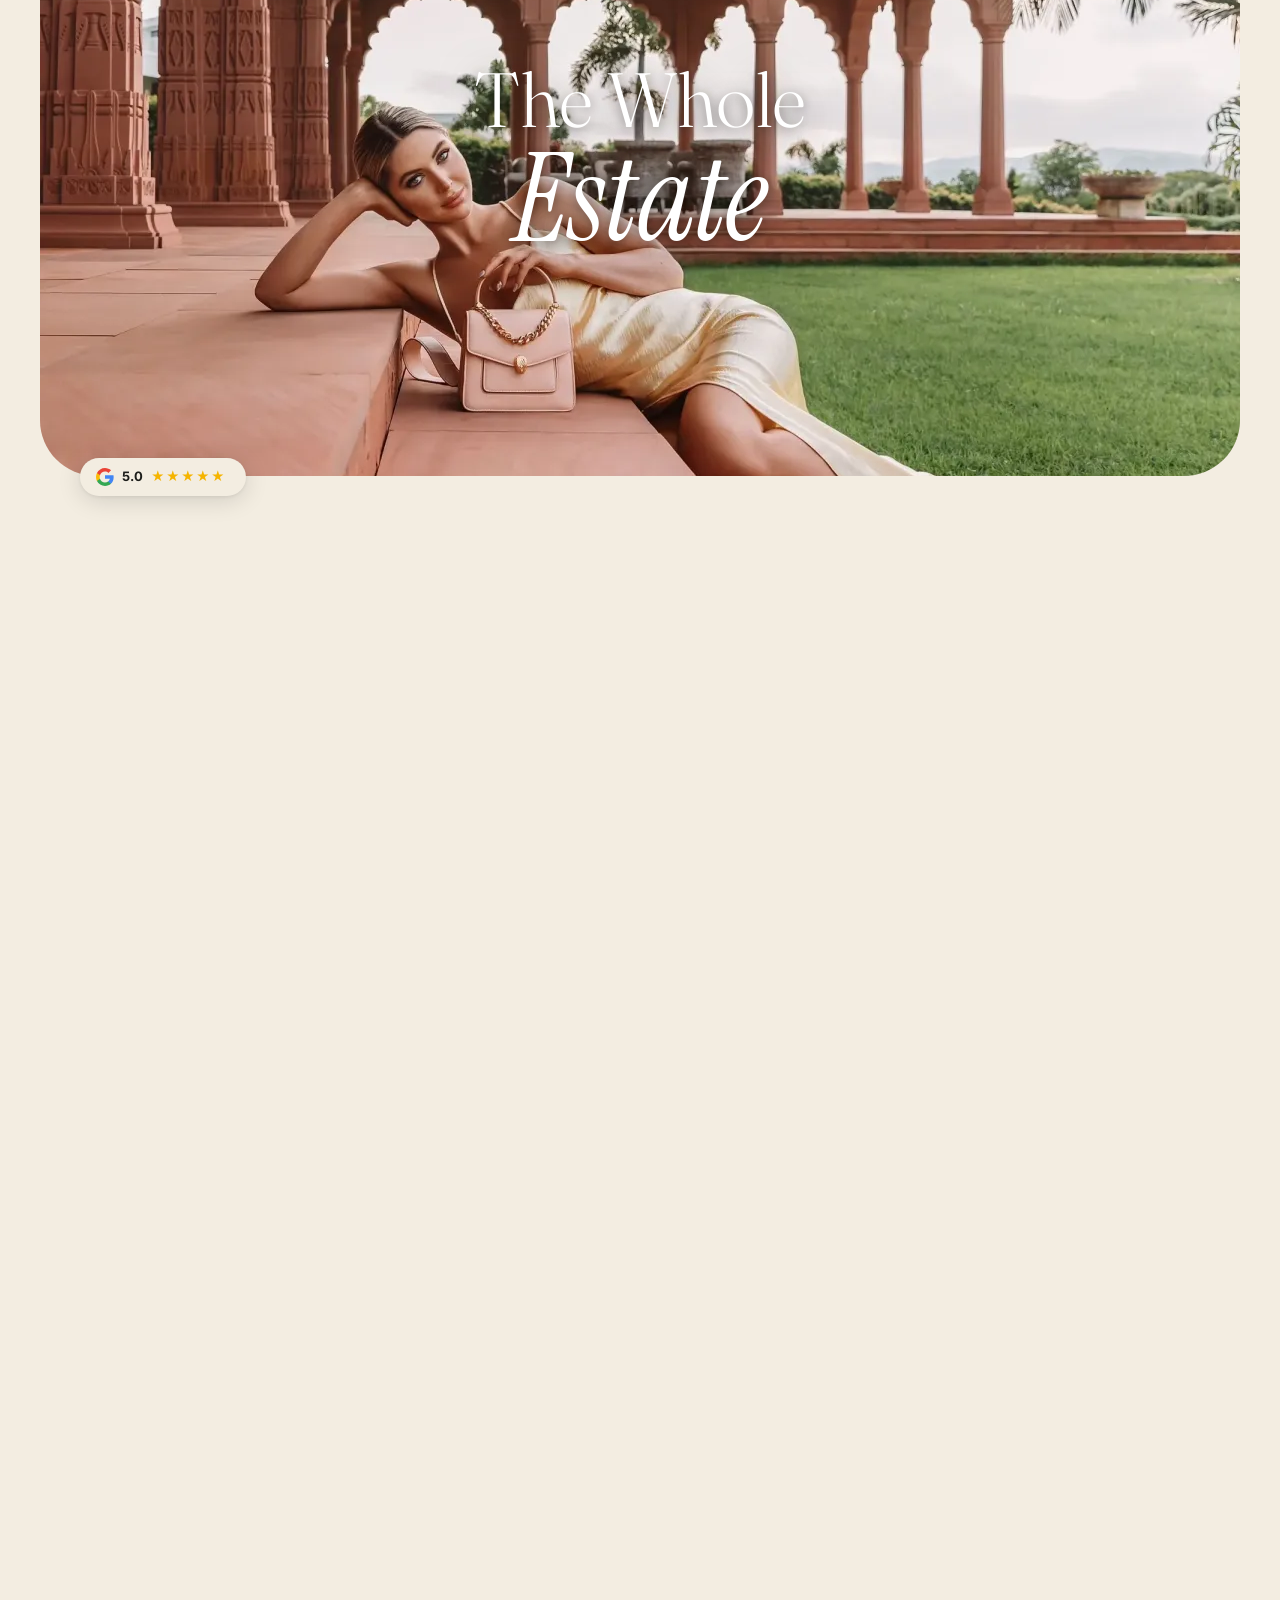
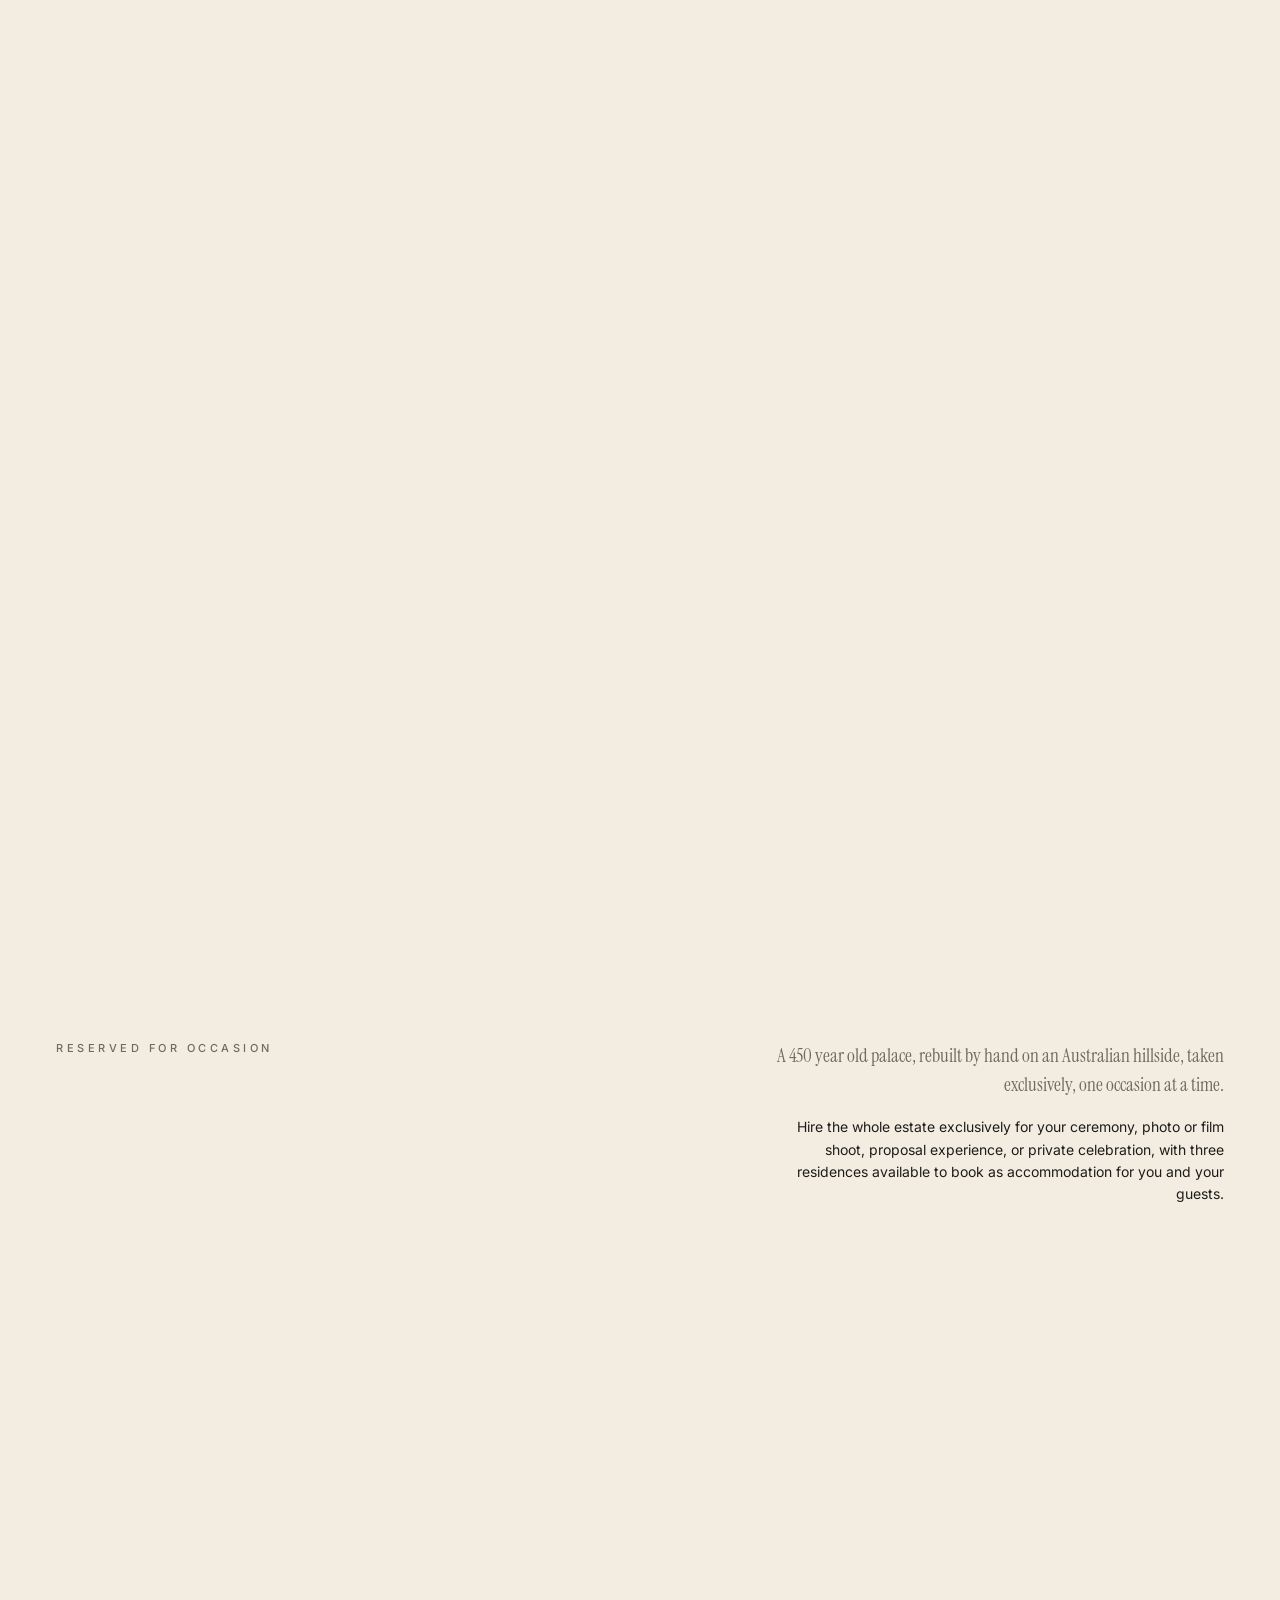
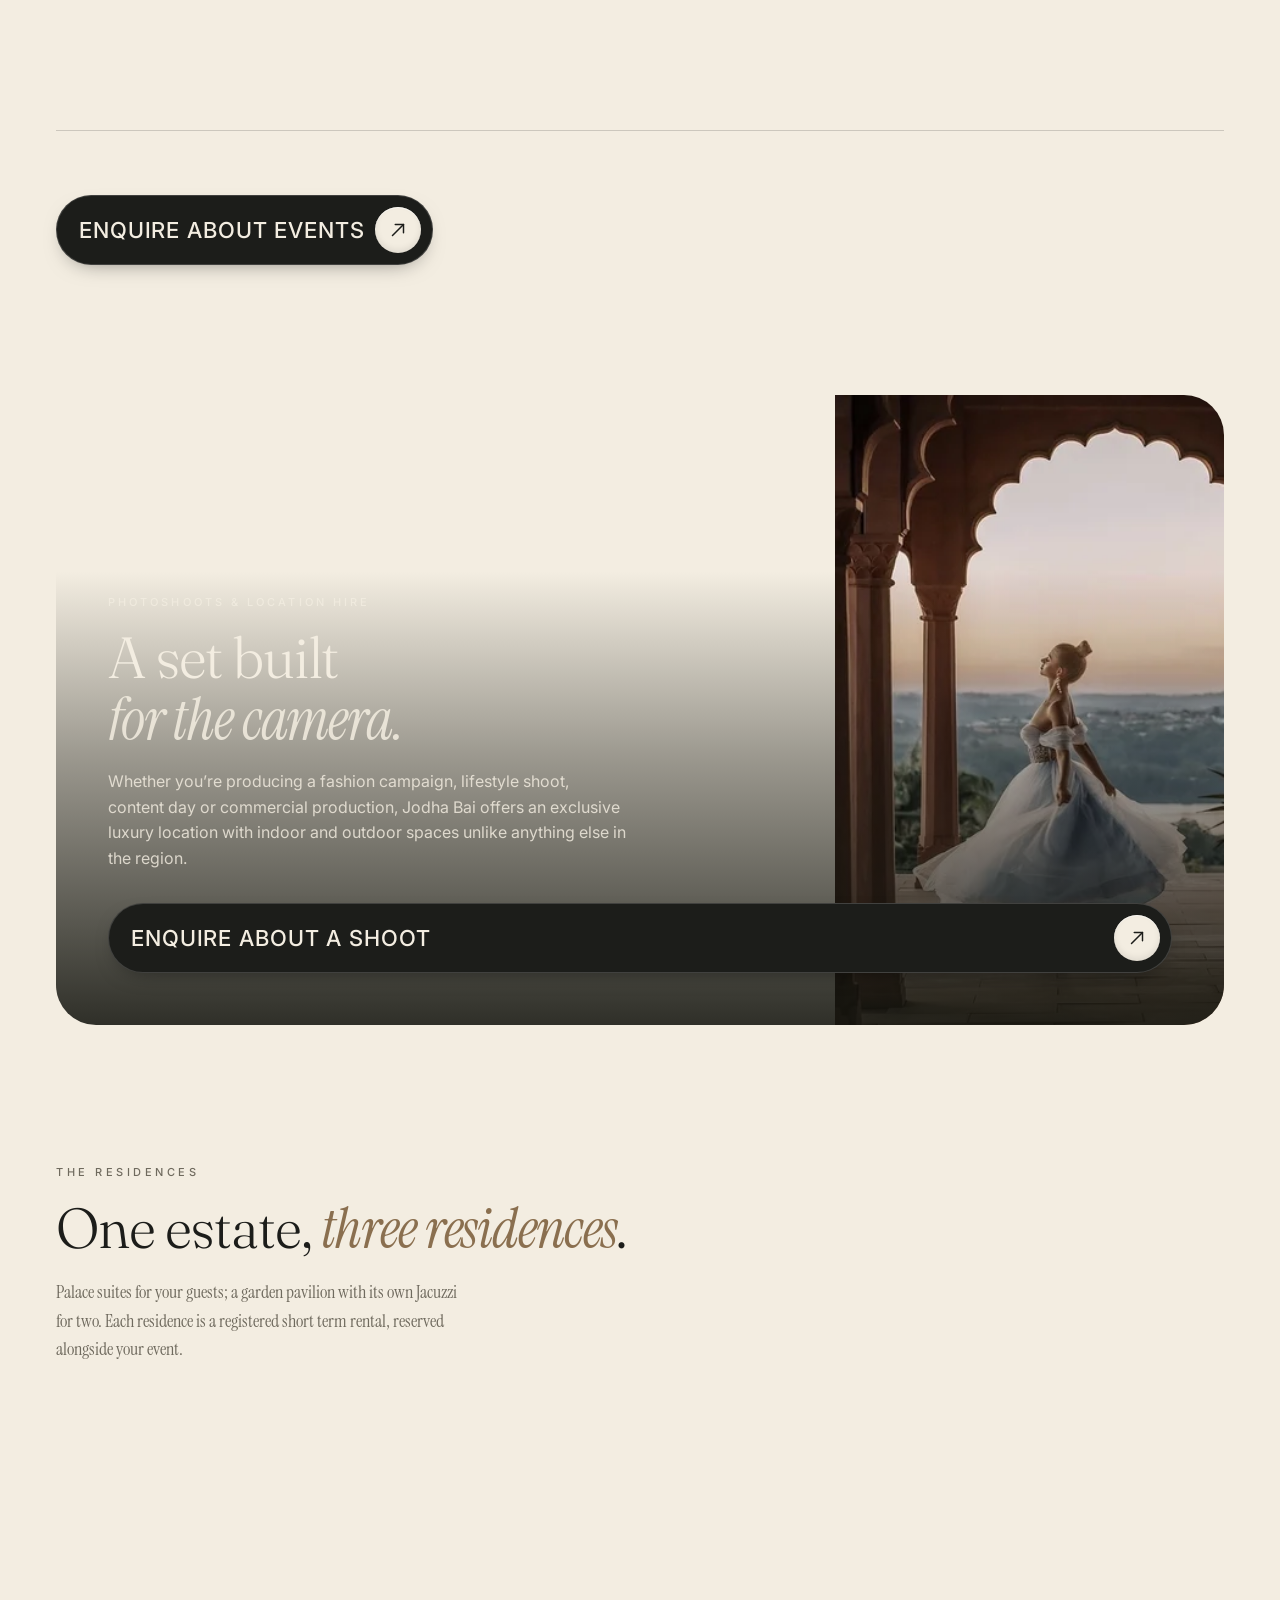
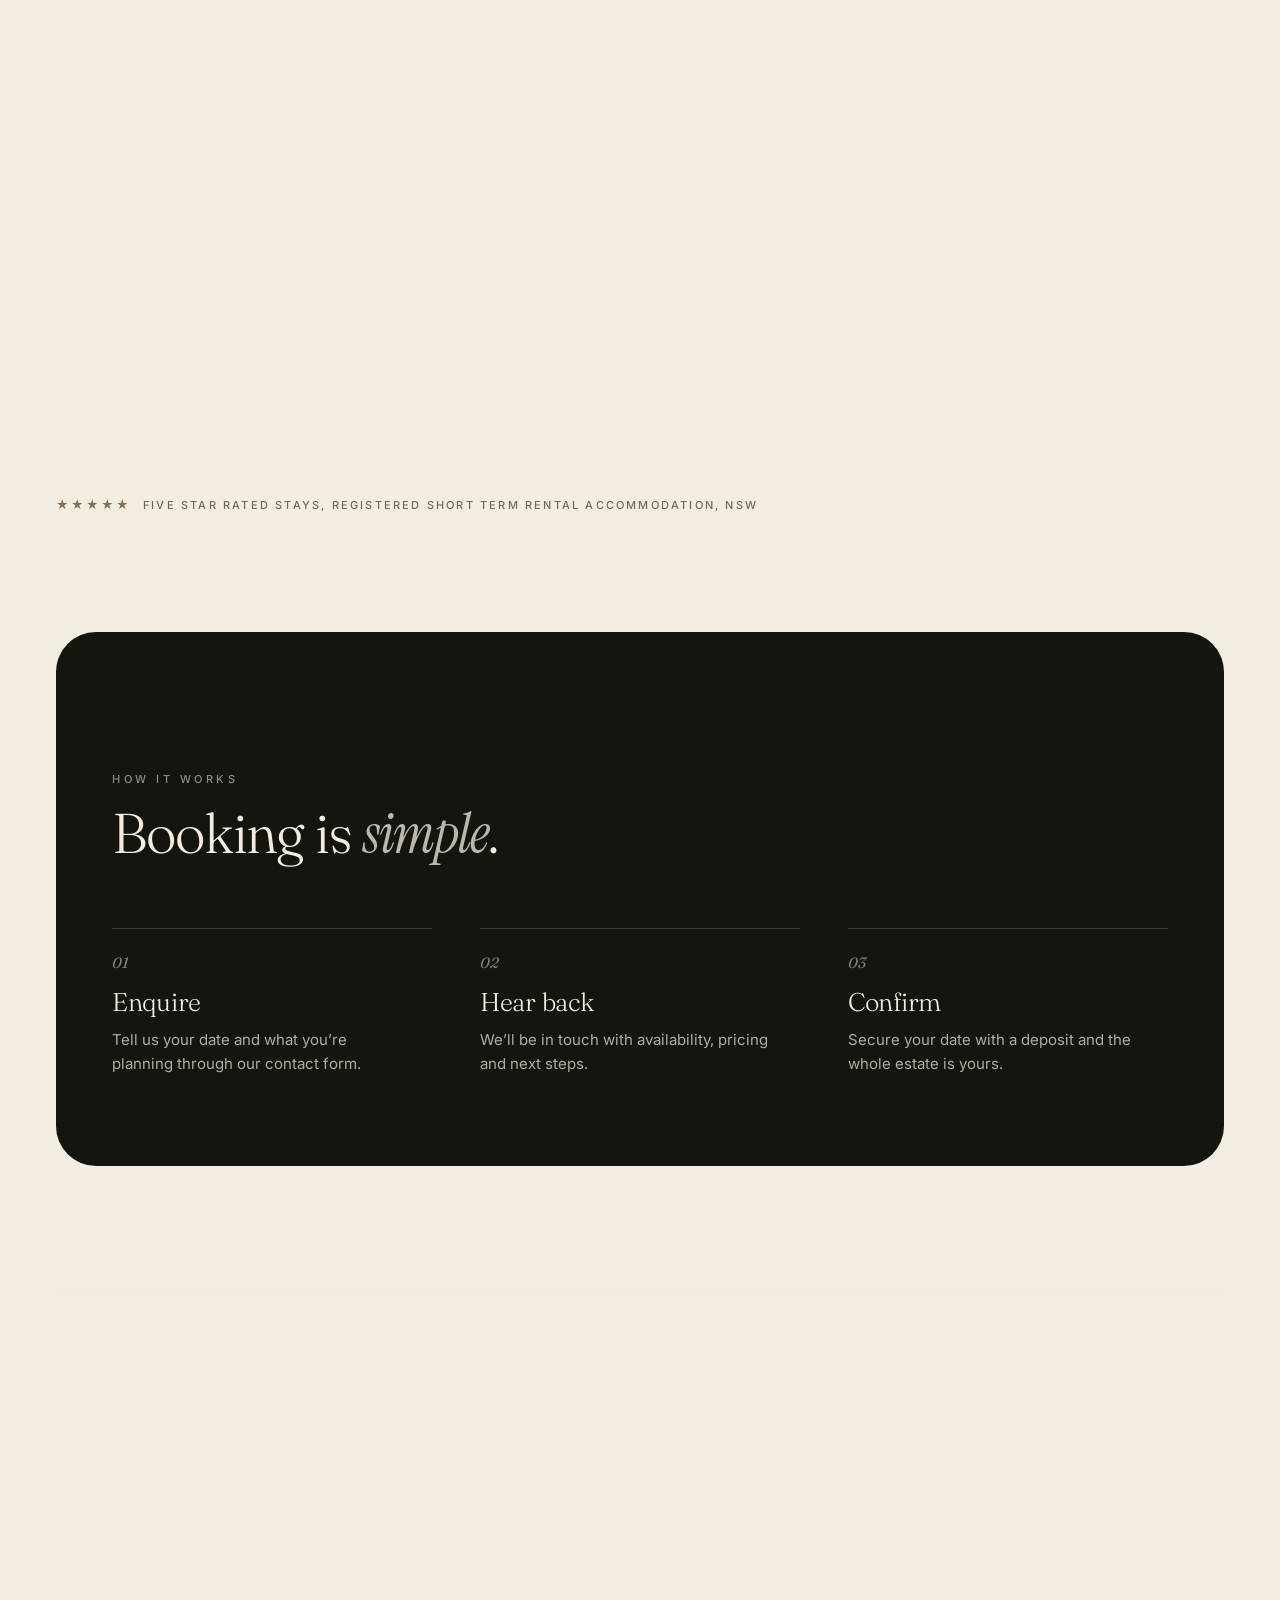
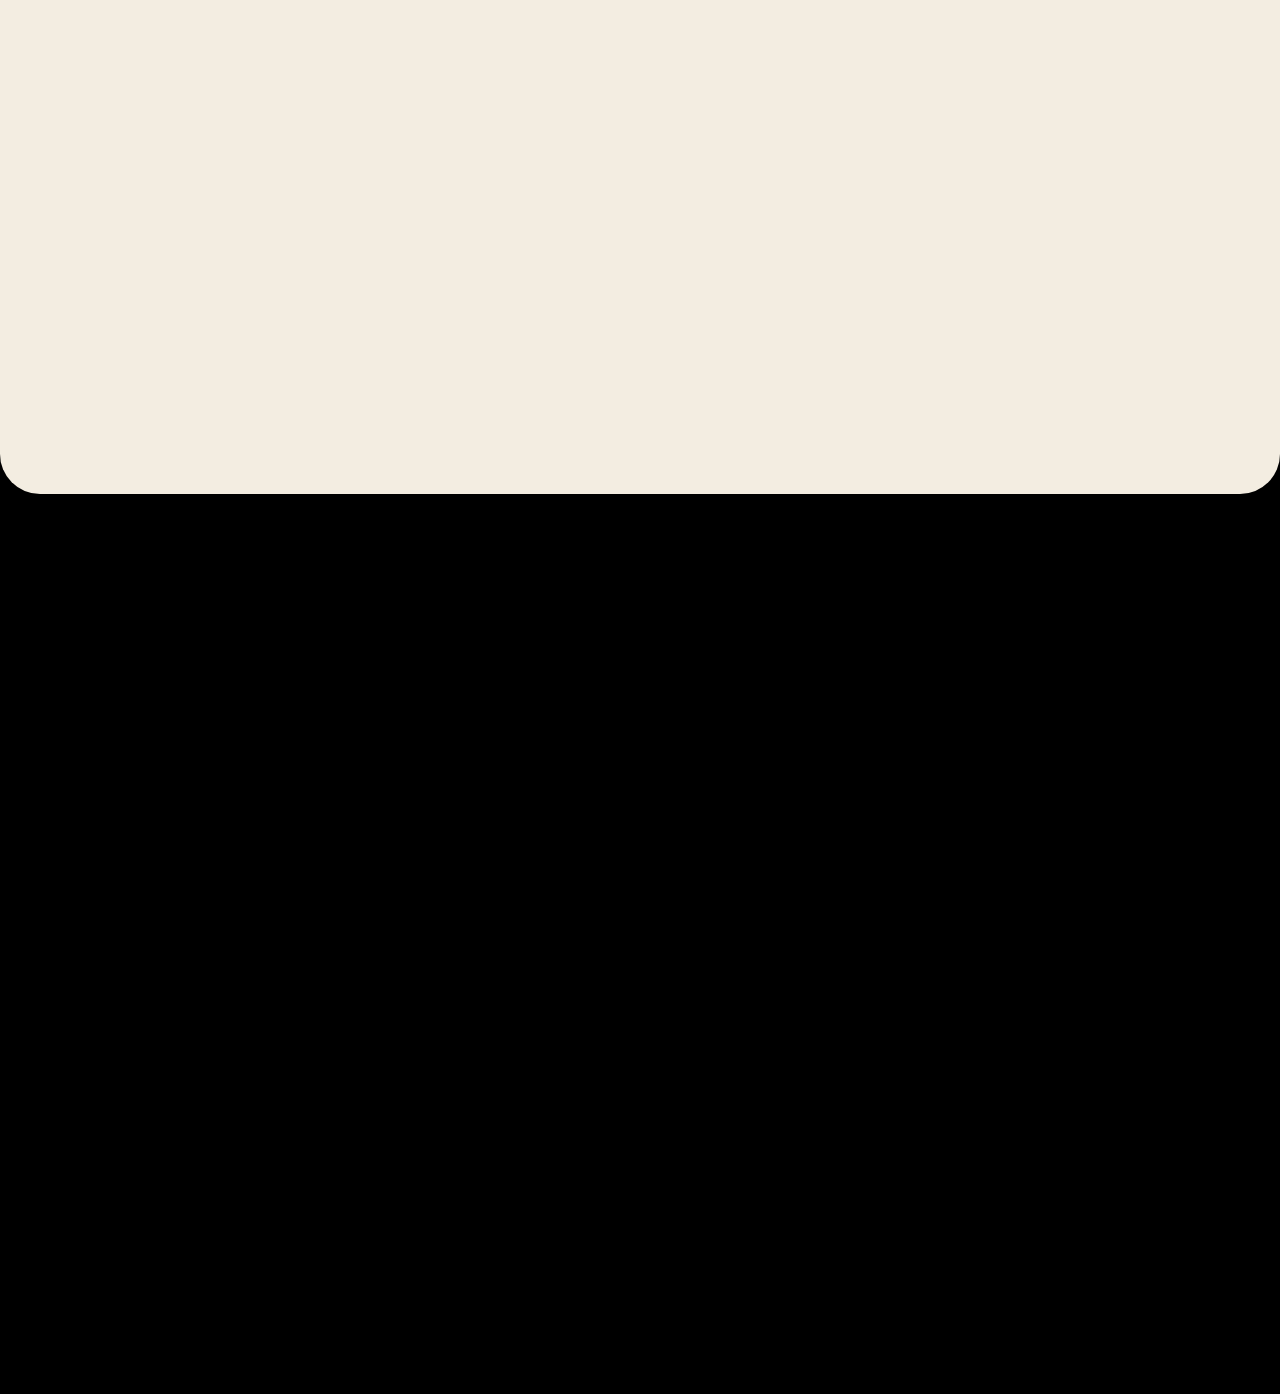
==== commit 01ed6cc4: "Add Photoshoots teaser section to homepage, update nav across site The triptych hero + copy from the" ====
--- a/index.html
+++ b/index.html
@@ -118,10 +118,9 @@
       <ol class="menu-list" role="list">
         <li><a href="index.html" class="menu-link"><span class="menu-num">01</span><span class="menu-text">Home</span></a></li>
         <li><a href="pages/events.html" class="menu-link"><span class="menu-num">02</span><span class="menu-text">Ceremonies &amp; Events</span></a></li>
-        <li><a href="pages/photoshoots.html" class="menu-link"><span class="menu-num">03</span><span class="menu-text">Photoshoots</span></a></li>
-        <li><a href="pages/ourlovestory.html" class="menu-link"><span class="menu-num">04</span><span class="menu-text">Our Love Story</span></a></li>
-        <li><a href="pages/gallery.html" class="menu-link"><span class="menu-num">05</span><span class="menu-text">Gallery</span></a></li>
-        <li><a href="pages/contact.html" class="menu-link"><span class="menu-num">06</span><span class="menu-text">Contact</span></a></li>
+        <li><a href="pages/ourlovestory.html" class="menu-link"><span class="menu-num">03</span><span class="menu-text">Our Love Story</span></a></li>
+        <li><a href="pages/gallery.html" class="menu-link"><span class="menu-num">04</span><span class="menu-text">Gallery</span></a></li>
+        <li><a href="pages/contact.html" class="menu-link"><span class="menu-num">05</span><span class="menu-text">Contact</span></a></li>
       </ol>
 
       <div class="menu-foot">
@@ -270,7 +269,7 @@
           </span>
         </a>
 
-        <a class="occasion" href="pages/photoshoots.html" data-label="Photoshoots">
+        <a class="occasion" href="#photoshoots" data-label="Photoshoots">
           <span class="occasion__thumb" aria-hidden="true"><img src="images/mainresidence/mainresidence6.webp" srcset="images/mainresidence/mainresidence6-640w.webp 640w, images/mainresidence/mainresidence6-1200w.webp 1200w, images/mainresidence/mainresidence6.webp 2000w" sizes="100vw" alt="" loading="lazy" decoding="async" /></span>
           <span class="occasion__num">02</span>
           <span class="occasion__title">Shoots <em>photo &amp; film</em></span>
@@ -321,6 +320,36 @@
     <div class="occasion-label" id="occasionLabel" aria-hidden="true">
       <span class="occasion-label__dot"></span>
       <span class="occasion-label__text" id="occasionLabelText"></span>
+    </div>
+  </section>
+
+  <!-- Photoshoots teaser — three-photo split hero + copy, folded onto
+       the homepage in place of a dedicated Photoshoots page. -->
+  <section class="ps-teaser" id="photoshoots">
+    <div class="ps-teaser__inner">
+      <div class="ps-teaser__triptych" aria-hidden="true">
+        <img src="images/photoshoots/hero-left.webp" srcset="images/photoshoots/hero-left-640w.webp 640w, images/photoshoots/hero-left.webp 1179w" sizes="34vw" alt="" loading="lazy" decoding="async" />
+        <img src="images/photoshoots/professional-beauty-cover.webp" srcset="images/photoshoots/professional-beauty-cover-640w.webp 640w, images/photoshoots/professional-beauty-cover.webp 739w" sizes="34vw" alt="" loading="lazy" decoding="async" />
+        <img src="images/events/ceremonies-events.webp" srcset="images/events/ceremonies-events-640w.webp 640w, images/events/ceremonies-events.webp 1090w" sizes="34vw" alt="" loading="lazy" decoding="async" />
+      </div>
+      <div class="ps-teaser__scrim" aria-hidden="true"></div>
+      <div class="ps-teaser__content">
+        <span class="ps-teaser__tag">Photoshoots &amp; Location Hire</span>
+        <h2 class="ps-teaser__title">A set built<br /><em>for the camera.</em></h2>
+        <p class="ps-teaser__lede">Whether you&rsquo;re producing a fashion campaign, lifestyle shoot, content day or commercial production, Jodha Bai offers an exclusive luxury location with indoor and outdoor spaces unlike anything else in the region.</p>
+        <a href="pages/contact.html?package=Photoshoots" class="cta">
+          <span class="cta__label">
+            <span class="cta__text">Enquire about a shoot</span>
+            <span class="cta__text" aria-hidden="true">Enquire about a shoot</span>
+          </span>
+          <span class="cta__icon cta__icon--arrow" aria-hidden="true">
+            <svg viewBox="0 0 24 24" fill="none" stroke="currentColor" stroke-width="1.6" stroke-linecap="round" stroke-linejoin="round">
+              <line x1="6" y1="18" x2="18" y2="6"/>
+              <polyline points="9 6 18 6 18 15"/>
+            </svg>
+          </span>
+        </a>
+      </div>
     </div>
   </section>
 
@@ -453,7 +482,6 @@
           <span class="footer-col__title">Discover</span>
           <ul class="footer-col__list" role="list">
             <li><a href="pages/events.html">Ceremonies &amp; Events</a></li>
-            <li><a href="pages/photoshoots.html">Photoshoots</a></li>
             <li><a href="pages/ourlovestory.html">Our Love Story</a></li>
             <li><a href="pages/gallery.html">Gallery</a></li>
             <li><a href="index.html#residences">The Residences</a></li>
--- a/index.css
+++ b/index.css
@@ -227,6 +227,121 @@
 
 .intro__sign-text em {
   font-style: italic;
+}
+
+/* =========================================================
+   PHOTOSHOOTS TEASER — three-photo split banner + copy, in
+   place of the old dedicated Photoshoots page. Same equal-
+   thirds triptych technique as the sub-page heroes used to
+   use, scaled down to an in-page section.
+   ========================================================= */
+.ps-teaser {
+  position: relative;
+  z-index: 2;
+  background: var(--cream);
+  padding: 0 56px 120px;
+}
+
+.ps-teaser__inner {
+  position: relative;
+  max-width: 1280px;
+  height: min(70vh, 640px);
+  min-height: 460px;
+  margin: 0 auto;
+  border-radius: 40px;
+  overflow: hidden;
+  isolation: isolate;
+}
+
+.ps-teaser__triptych {
+  position: absolute;
+  inset: 0;
+  z-index: 0;
+  display: flex;
+}
+
+.ps-teaser__triptych img {
+  flex: 1 1 0;
+  /* Images default to min-width: auto, which overrides flex-grow and
+     stops them settling at an equal third — force it explicitly. */
+  min-width: 0;
+  width: auto;
+  height: 100%;
+  object-fit: cover;
+  object-position: center;
+}
+
+.ps-teaser__scrim {
+  position: absolute;
+  inset: 0;
+  z-index: 1;
+  background: linear-gradient(to top, rgba(20, 21, 15, 0.88) 0%, rgba(20, 21, 15, 0.4) 42%, rgba(20, 21, 15, 0) 72%);
+  pointer-events: none;
+}
+
+.ps-teaser__content {
+  position: relative;
+  z-index: 2;
+  height: 100%;
+  display: flex;
+  flex-direction: column;
+  justify-content: flex-end;
+  padding: 0 52px 52px;
+  color: var(--cream);
+}
+
+.ps-teaser__tag {
+  display: block;
+  font-family: var(--sans);
+  font-size: 11px;
+  font-weight: 500;
+  letter-spacing: 0.28em;
+  text-transform: uppercase;
+  color: rgba(243, 237, 225, 0.75);
+  margin-bottom: 18px;
+}
+
+.ps-teaser__title {
+  font-family: var(--serif);
+  font-weight: 300;
+  font-size: clamp(34px, 4.6vw, 58px);
+  line-height: 1.05;
+  letter-spacing: -0.02em;
+  color: var(--cream);
+  margin: 0 0 18px;
+}
+
+.ps-teaser__title em {
+  font-family: "Instrument Serif", "Fraunces", Georgia, serif;
+  font-style: italic;
+  font-weight: 400;
+  color: rgba(243, 237, 225, 0.85);
+}
+
+.ps-teaser__lede {
+  font-family: var(--sans);
+  font-size: 16px;
+  line-height: 1.6;
+  color: rgba(243, 237, 225, 0.82);
+  max-width: 52ch;
+  margin: 0 0 32px;
+}
+
+@media (max-width: 720px) {
+  .ps-teaser {
+    padding: 0 14px 72px;
+  }
+  .ps-teaser__inner {
+    height: auto;
+    aspect-ratio: 3 / 4;
+    min-height: 0;
+    border-radius: 24px;
+  }
+  .ps-teaser__content {
+    padding: 0 24px 32px;
+  }
+  .ps-teaser__title { font-size: clamp(30px, 9vw, 42px); }
+  .ps-teaser__lede { font-size: 15px; }
 }
 
 /* =========================================================
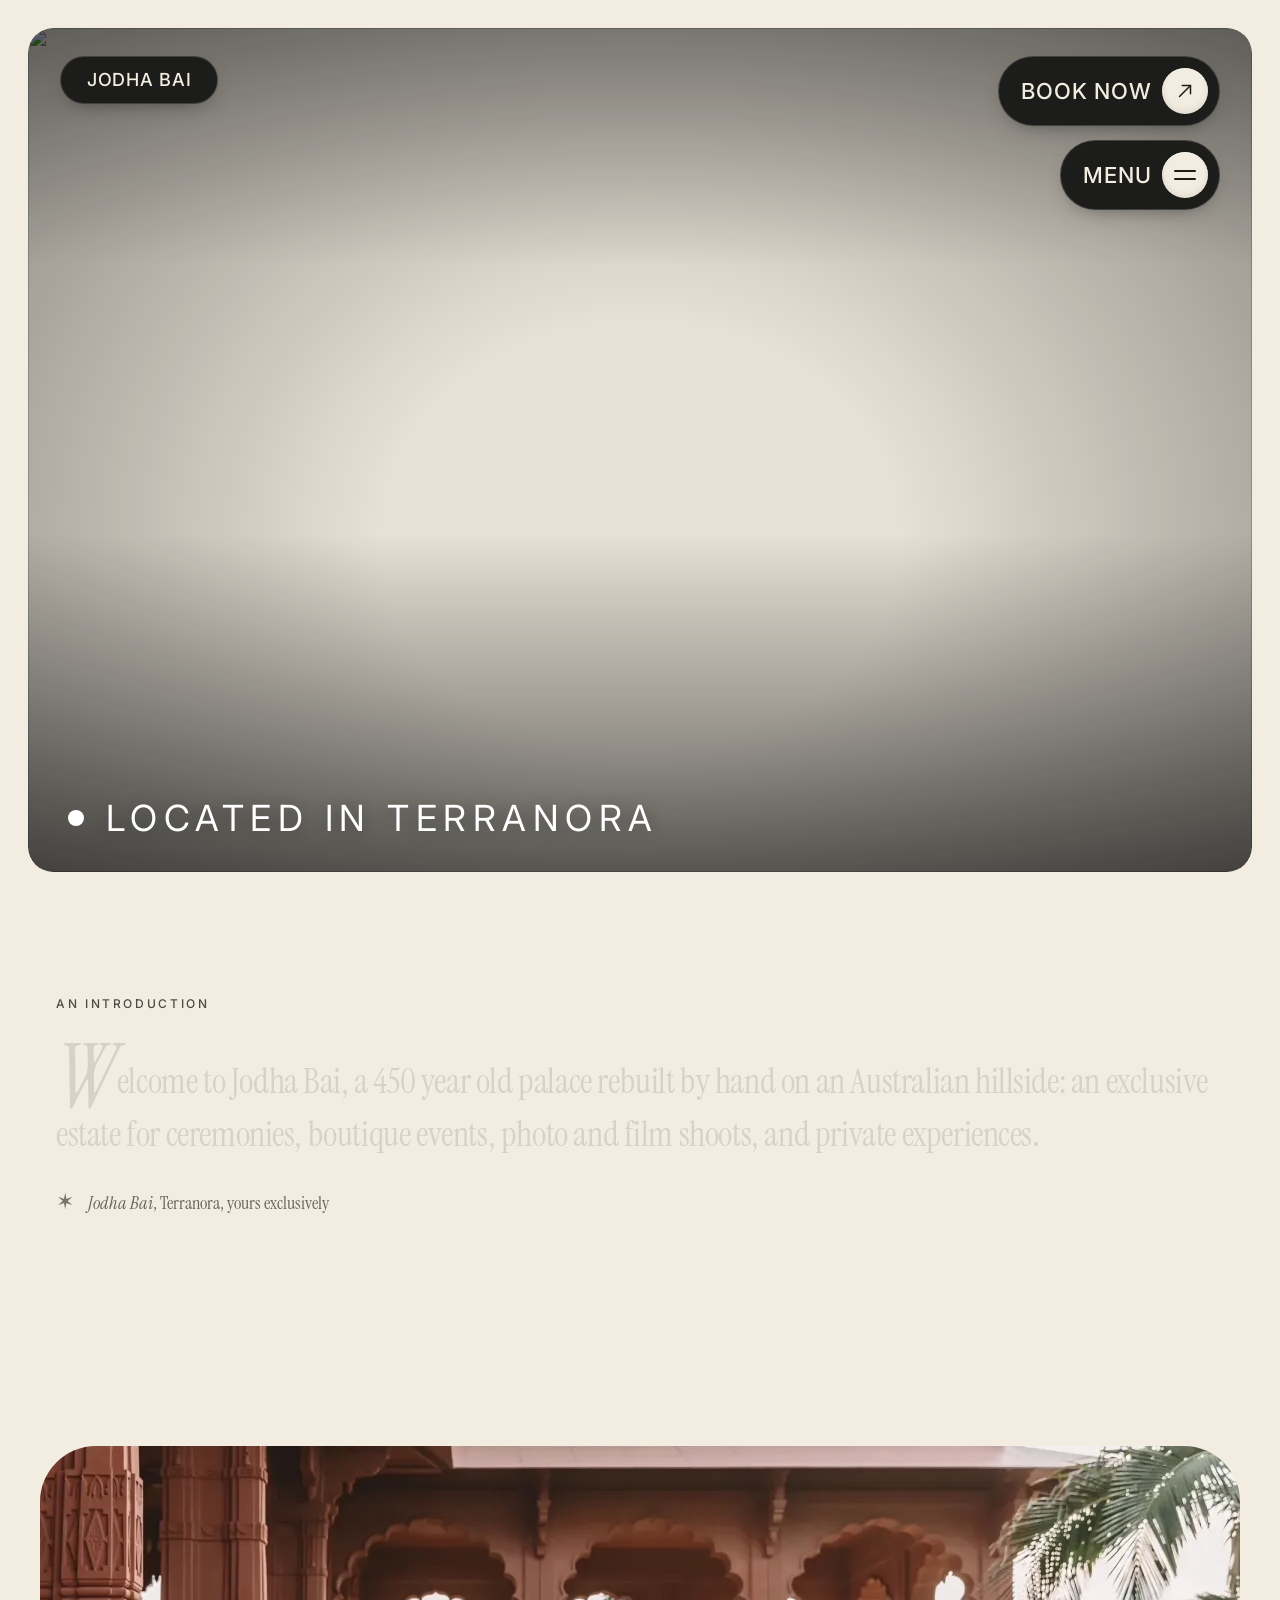
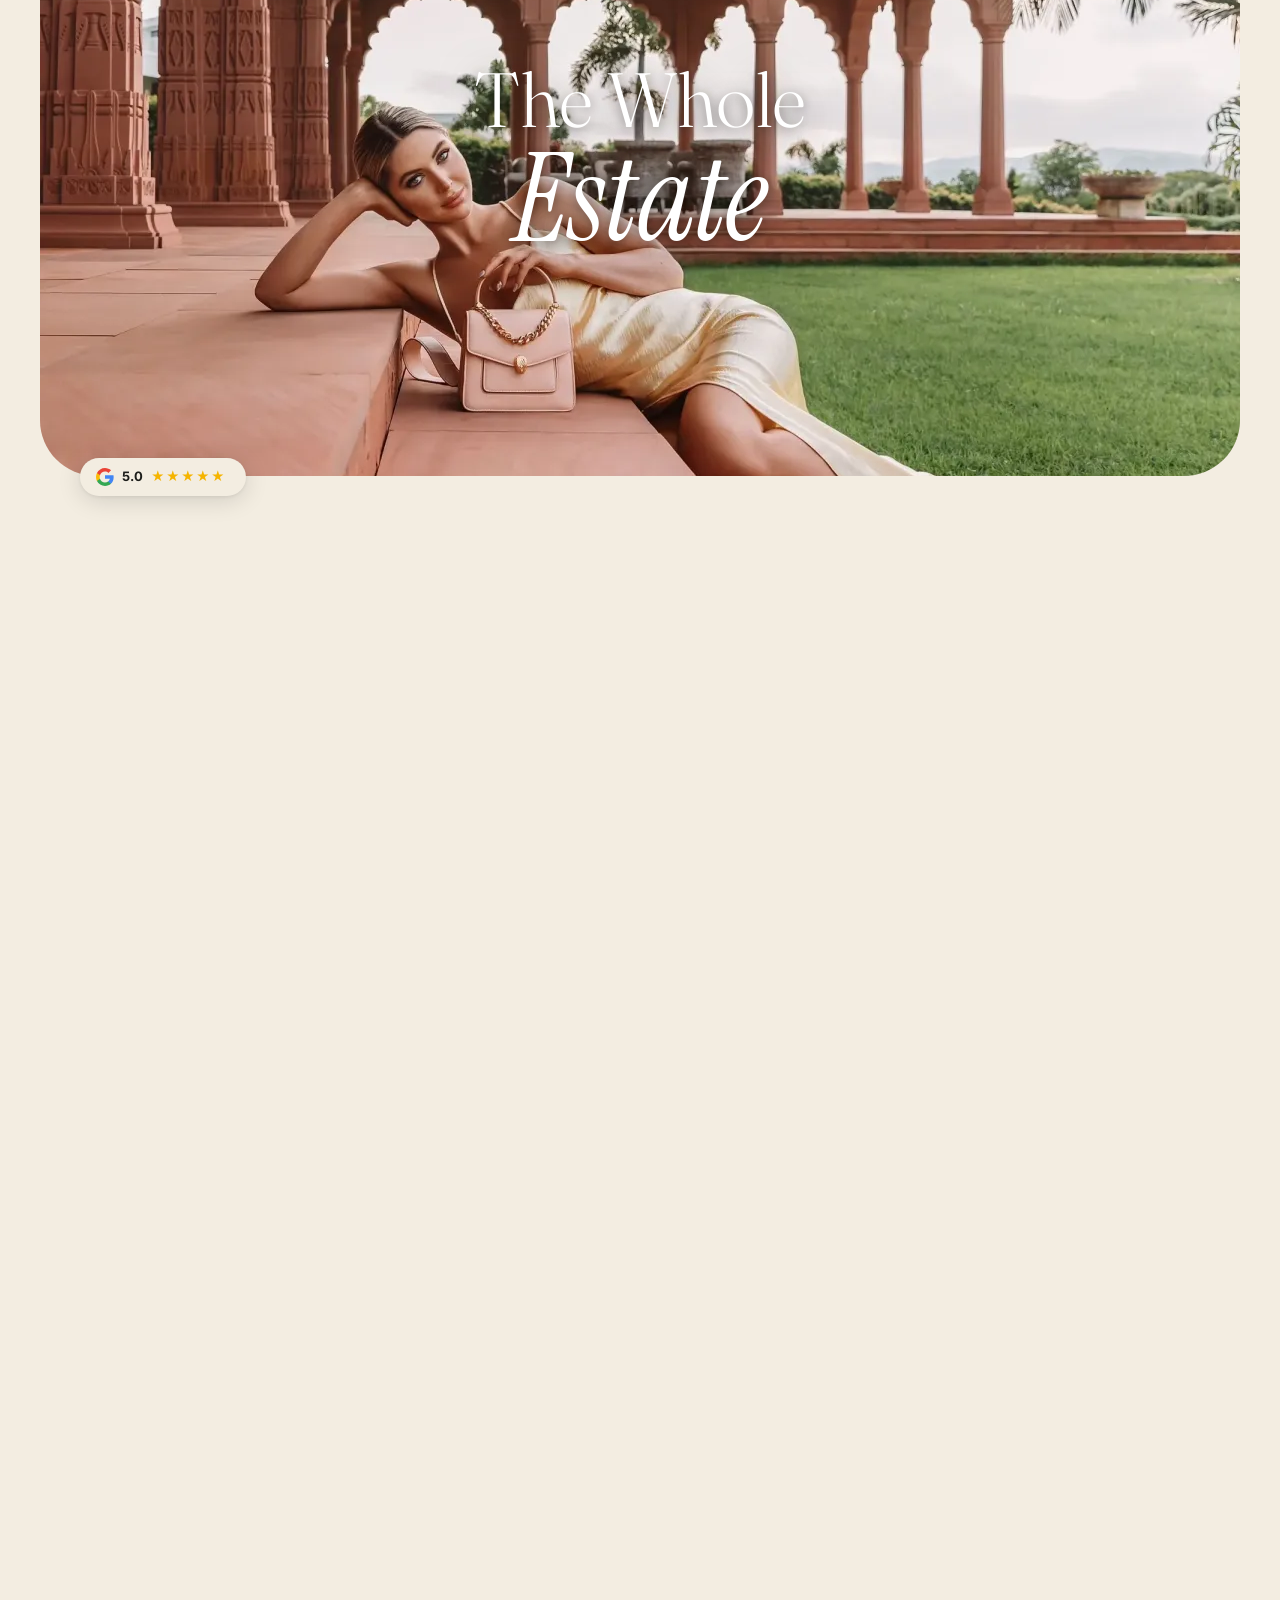
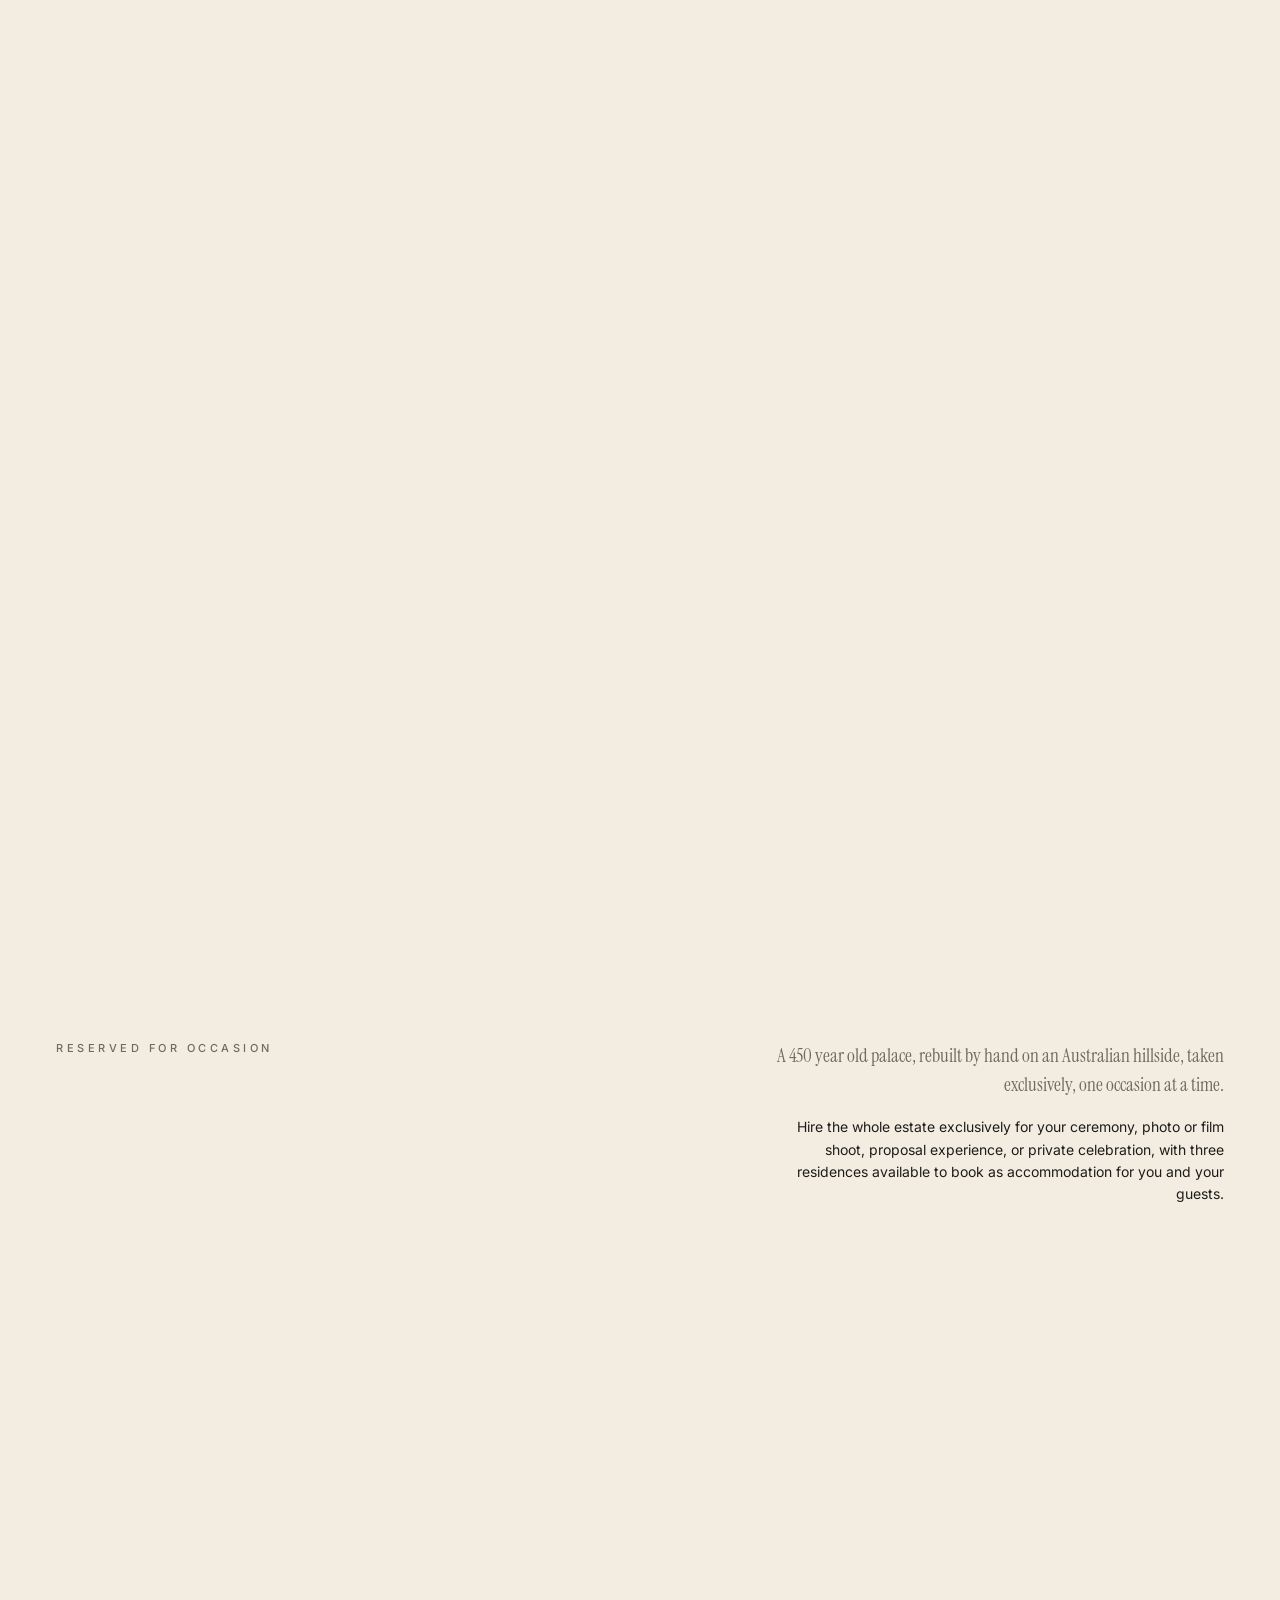
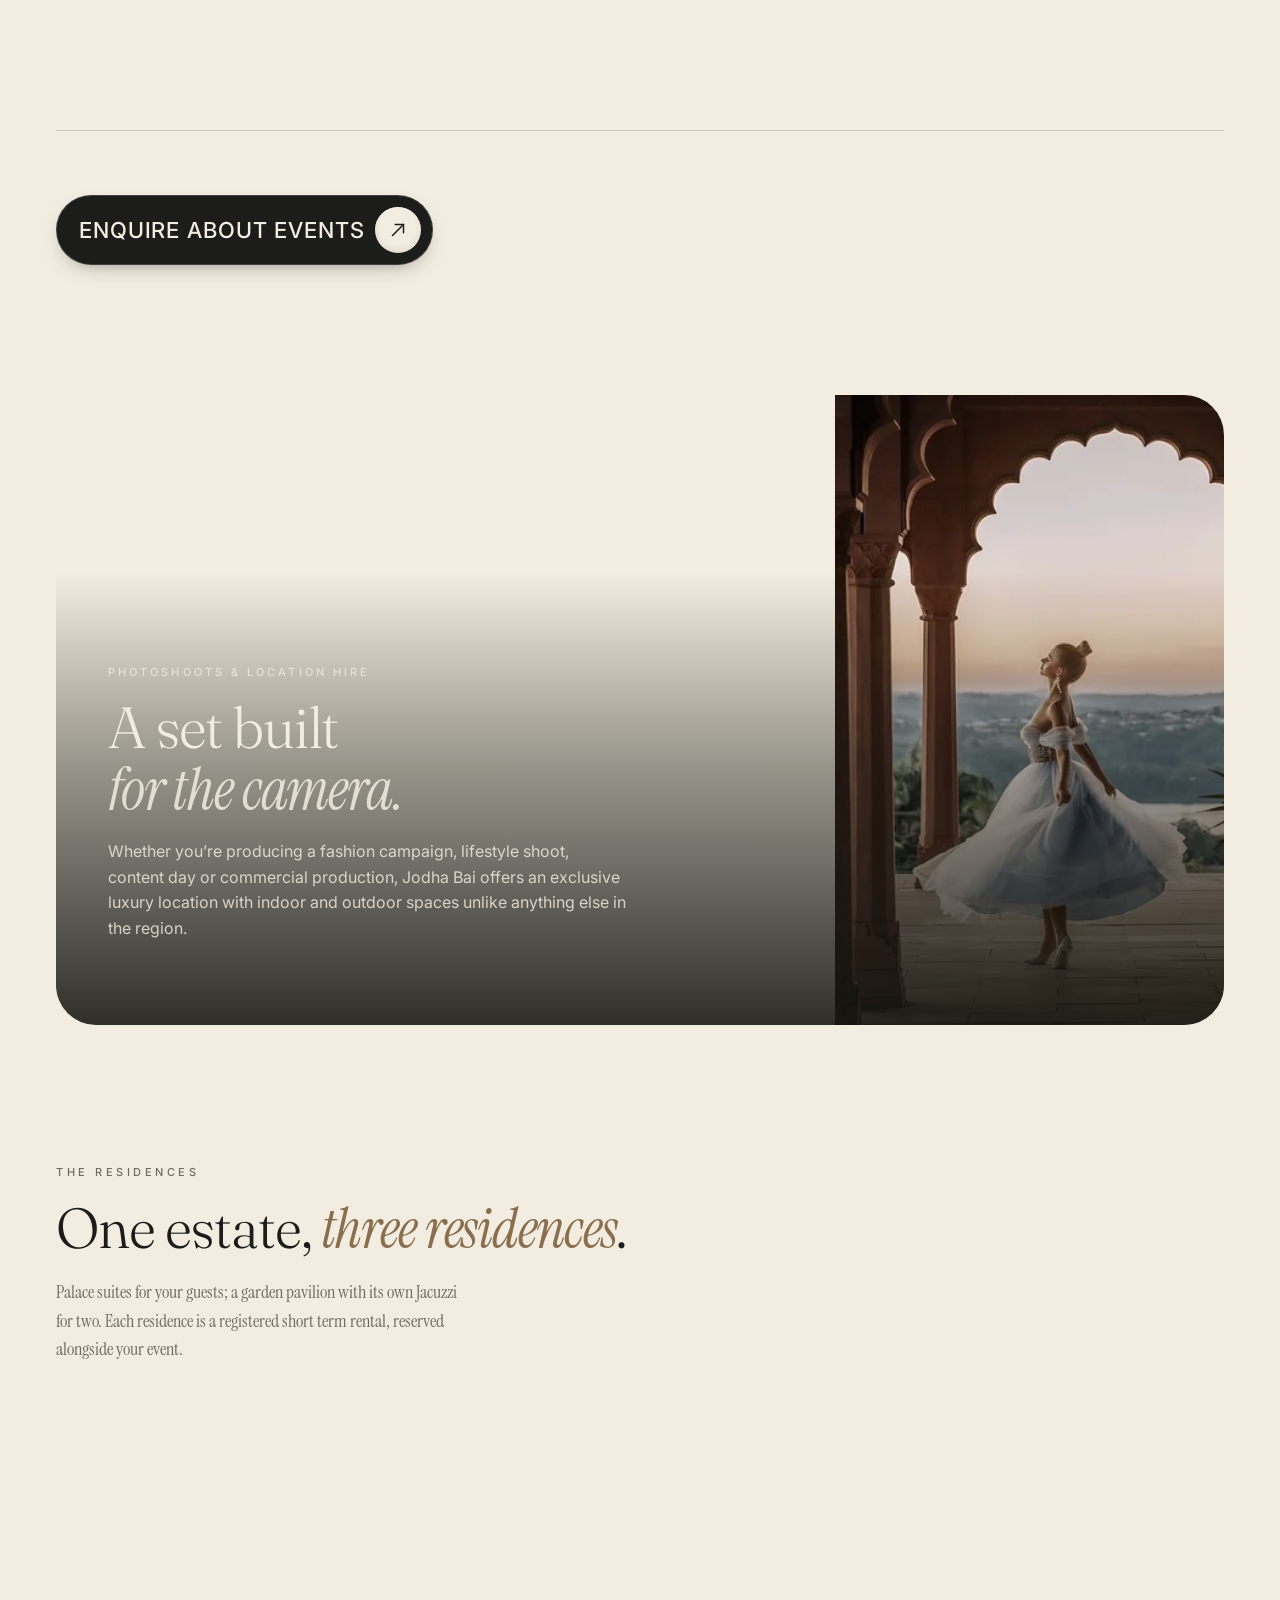
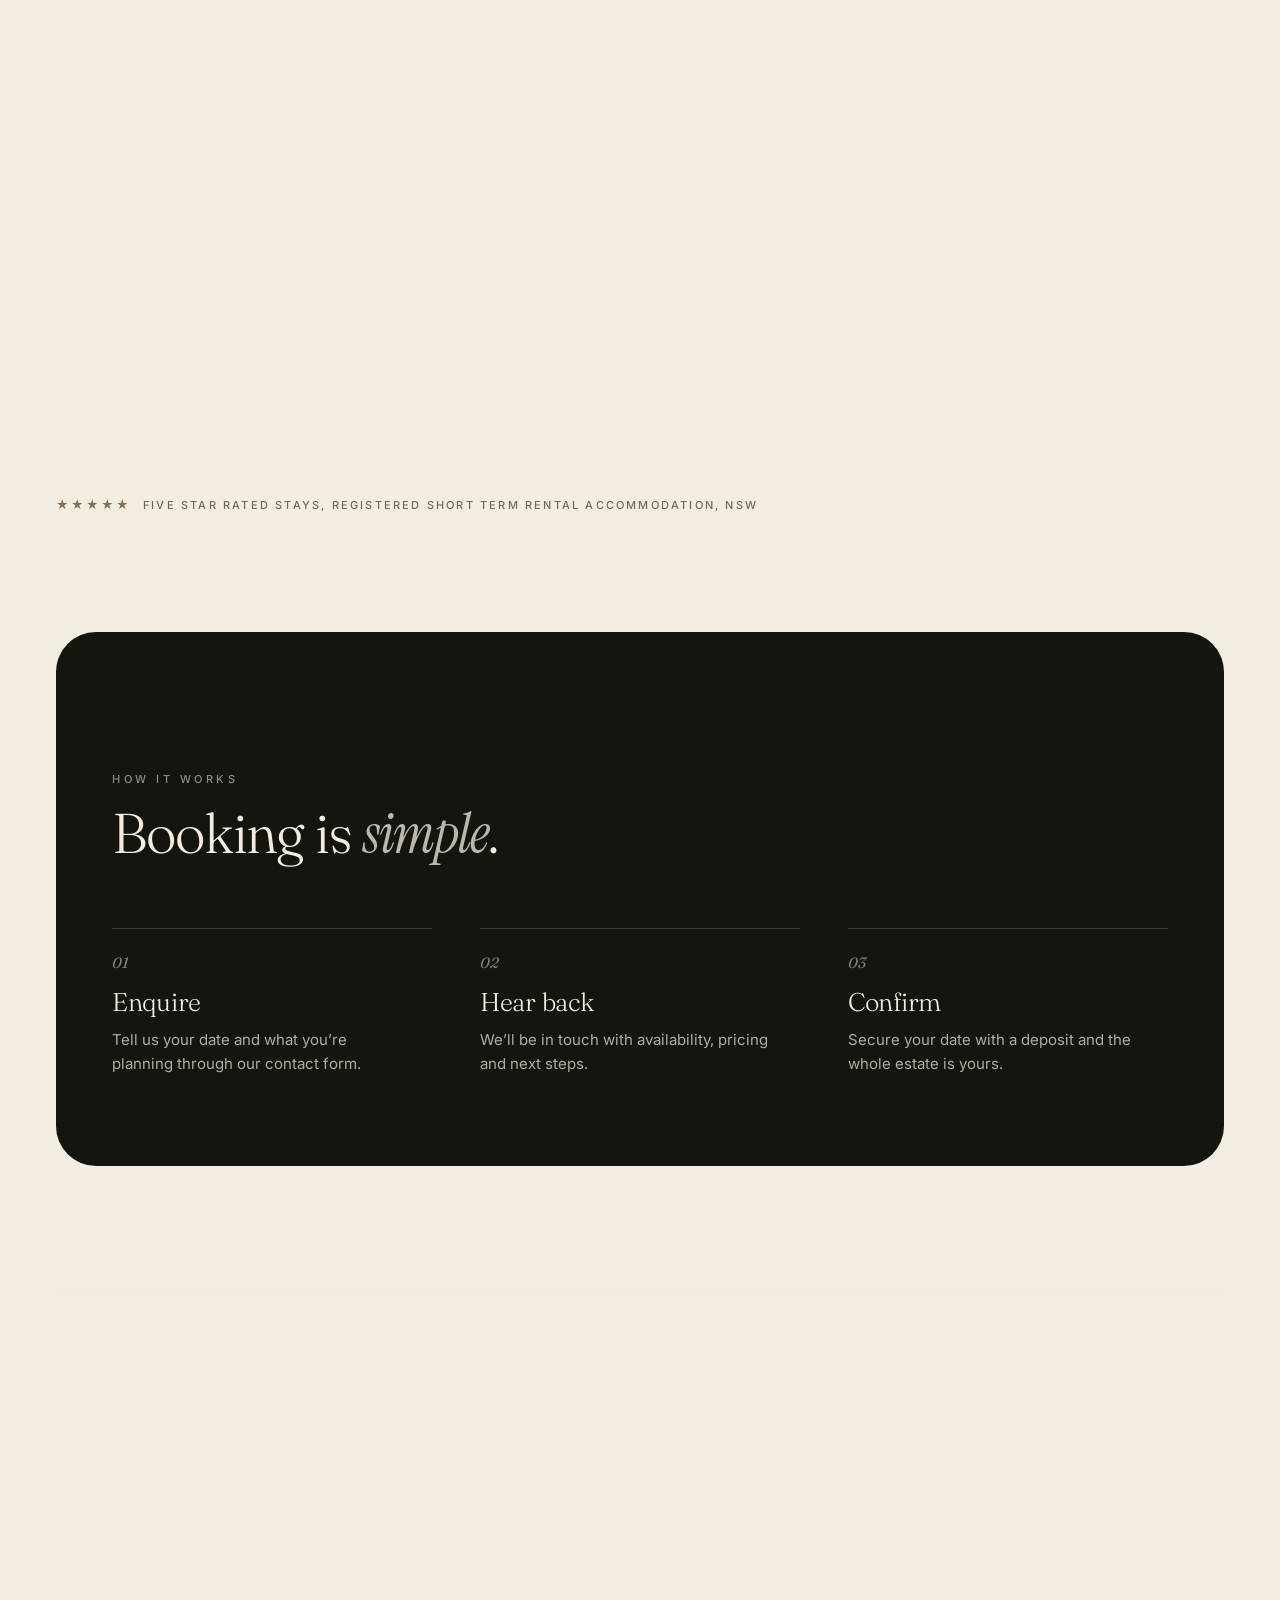
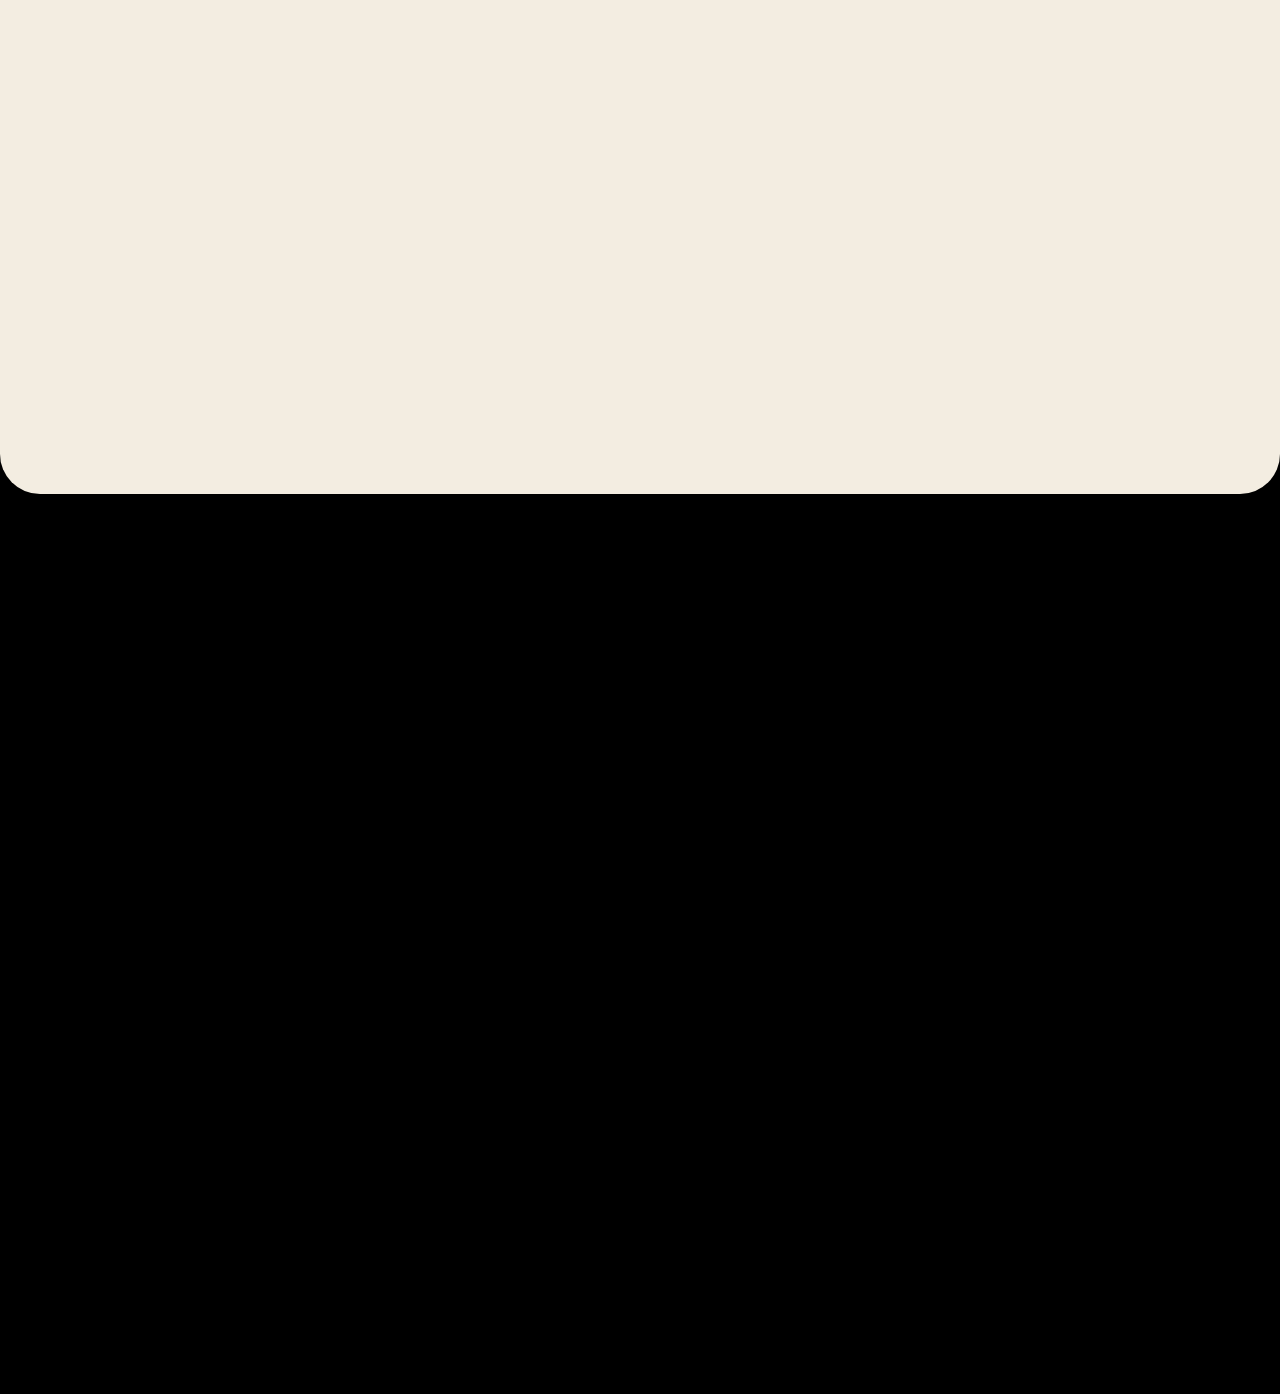
==== commit 4fe588cc: "Remove CTA button from homepage Photoshoots teaser section" ====
--- a/index.html
+++ b/index.html
@@ -337,18 +337,6 @@
         <span class="ps-teaser__tag">Photoshoots &amp; Location Hire</span>
         <h2 class="ps-teaser__title">A set built<br /><em>for the camera.</em></h2>
         <p class="ps-teaser__lede">Whether you&rsquo;re producing a fashion campaign, lifestyle shoot, content day or commercial production, Jodha Bai offers an exclusive luxury location with indoor and outdoor spaces unlike anything else in the region.</p>
-        <a href="pages/contact.html?package=Photoshoots" class="cta">
-          <span class="cta__label">
-            <span class="cta__text">Enquire about a shoot</span>
-            <span class="cta__text" aria-hidden="true">Enquire about a shoot</span>
-          </span>
-          <span class="cta__icon cta__icon--arrow" aria-hidden="true">
-            <svg viewBox="0 0 24 24" fill="none" stroke="currentColor" stroke-width="1.6" stroke-linecap="round" stroke-linejoin="round">
-              <line x1="6" y1="18" x2="18" y2="6"/>
-              <polyline points="9 6 18 6 18 15"/>
-            </svg>
-          </span>
-        </a>
       </div>
     </div>
   </section>
